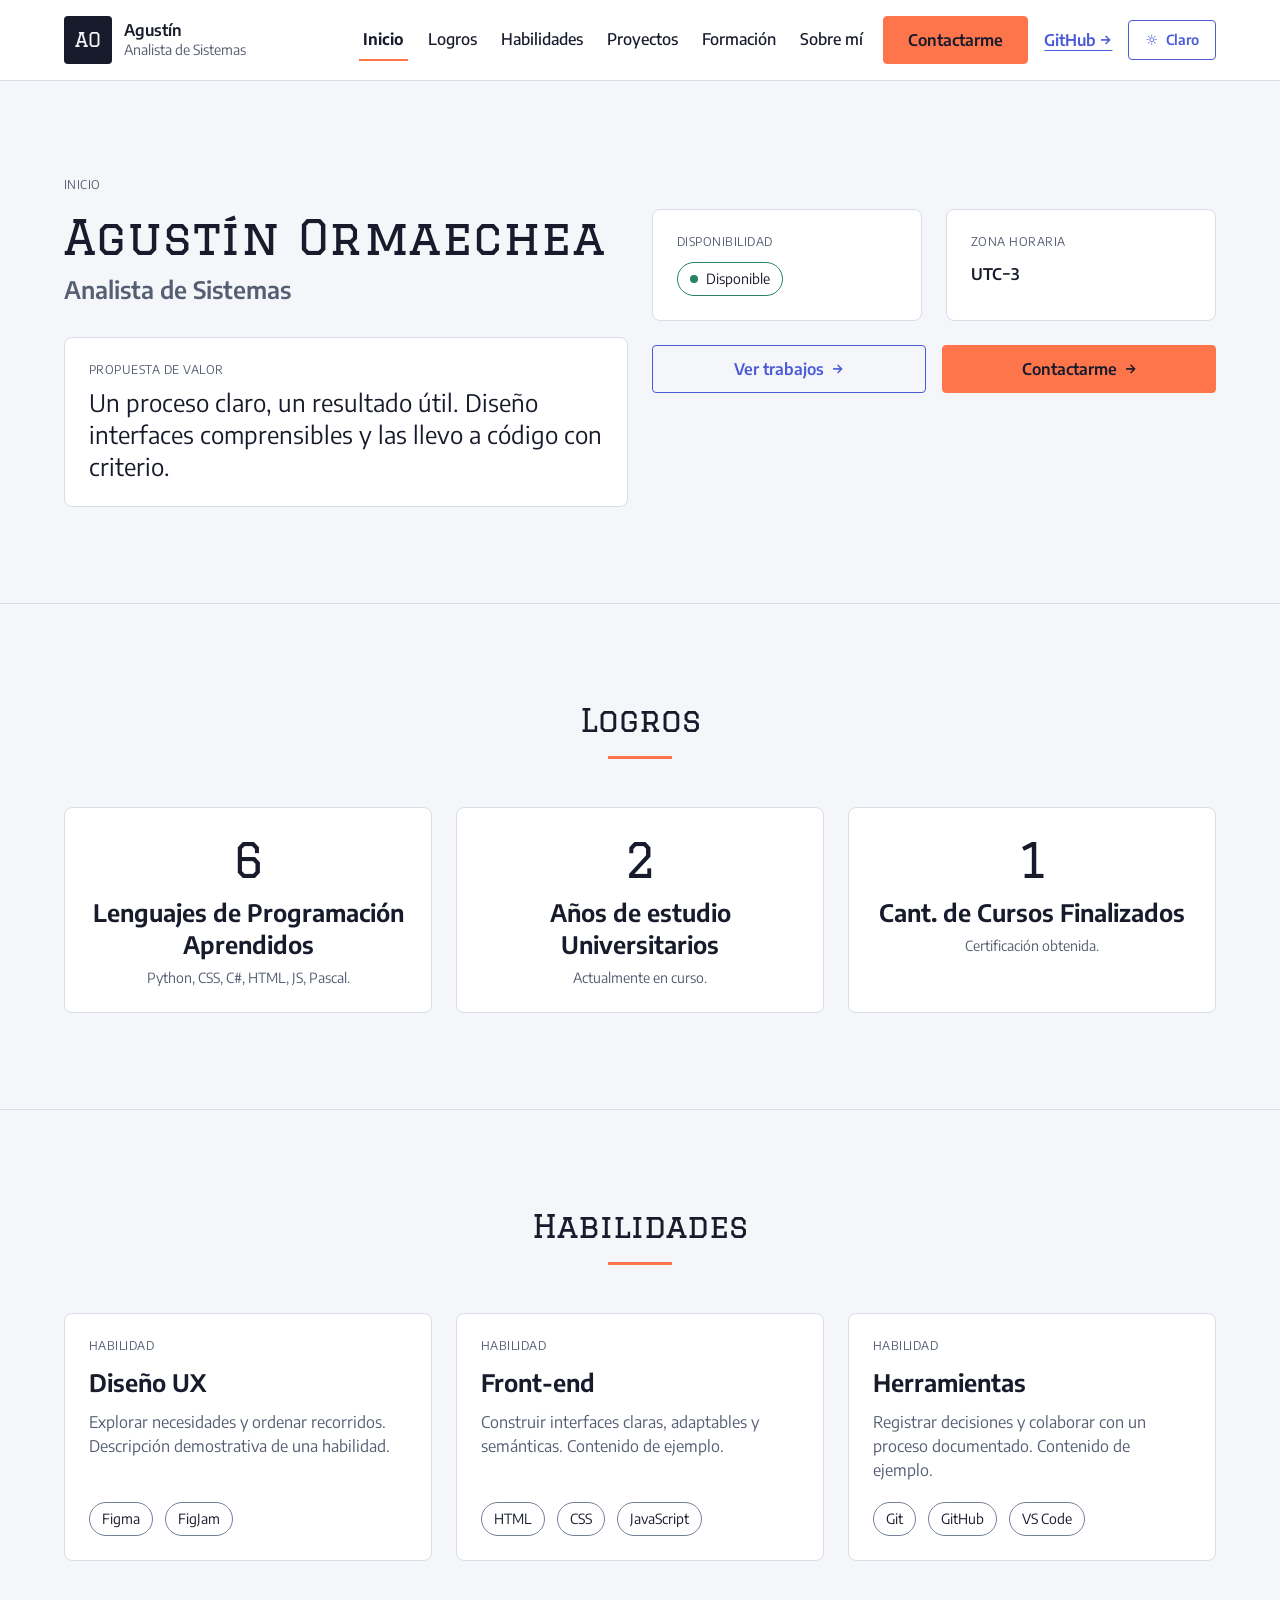
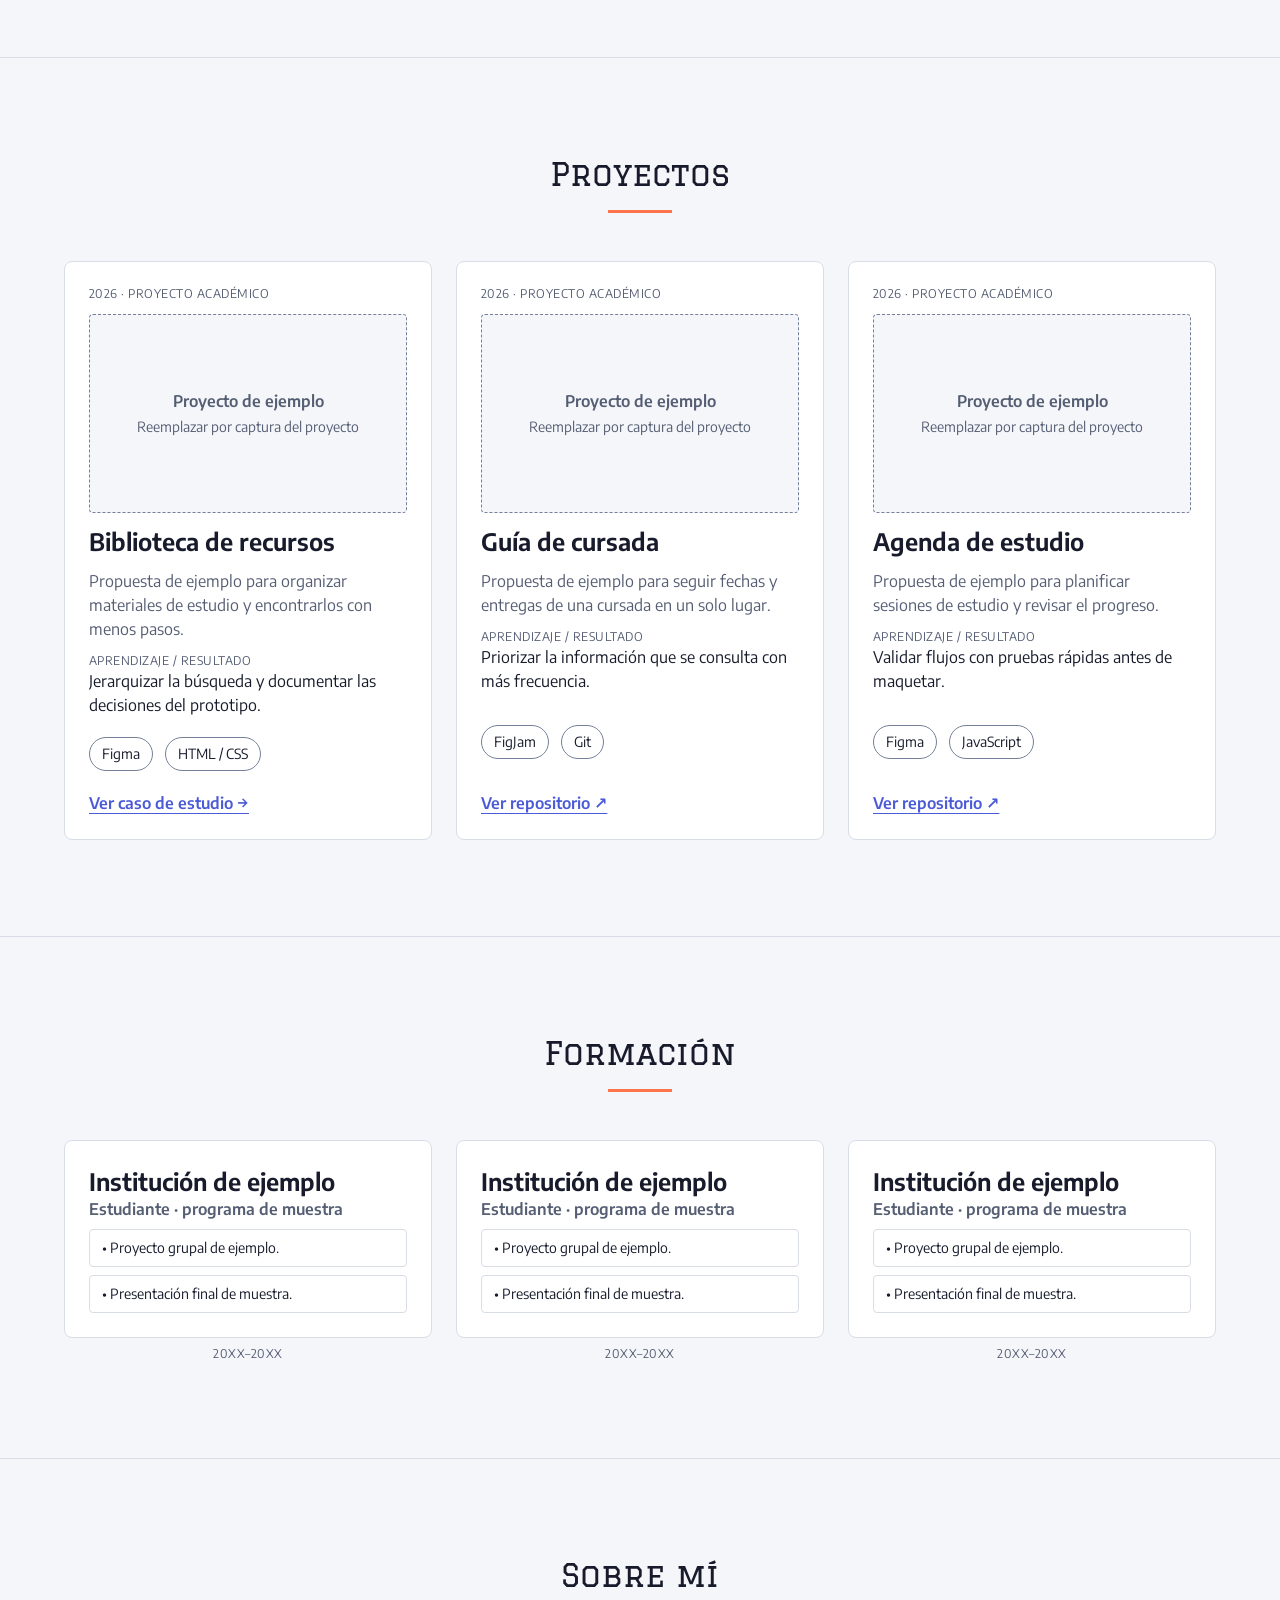
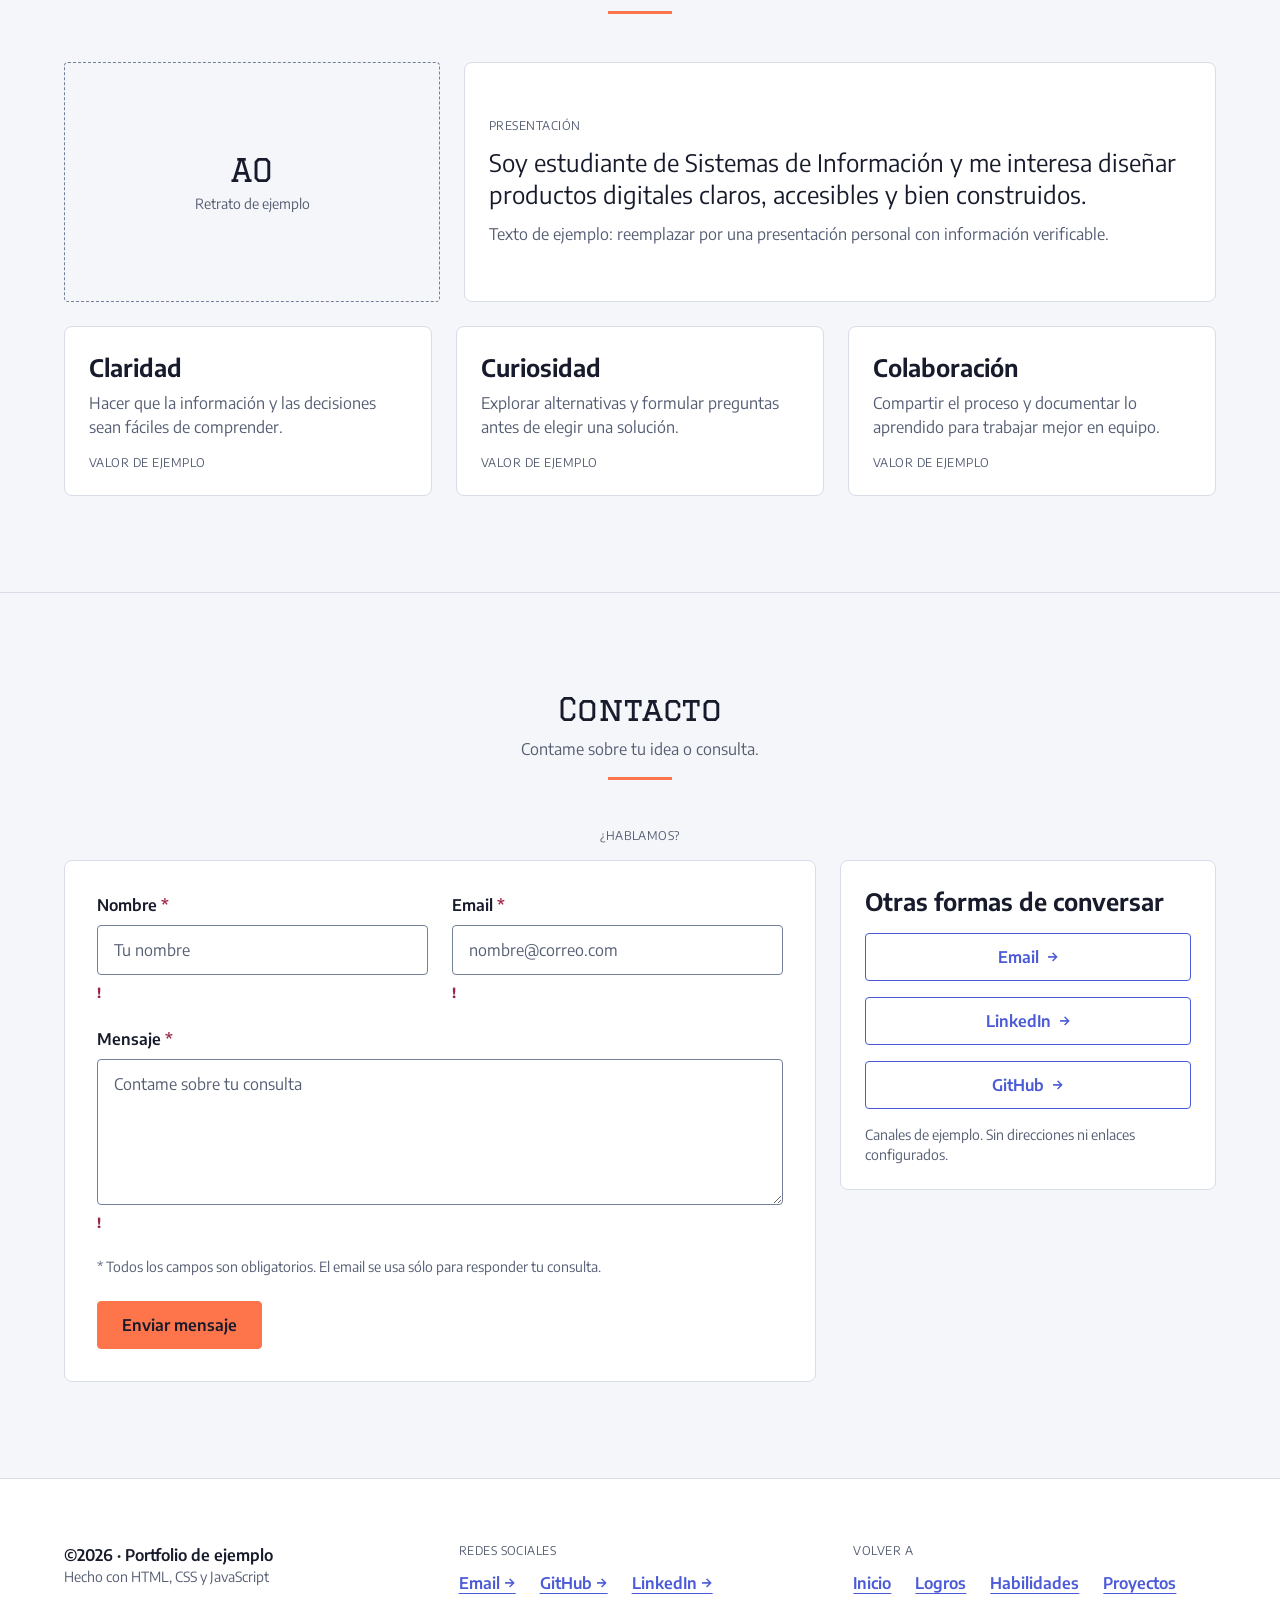
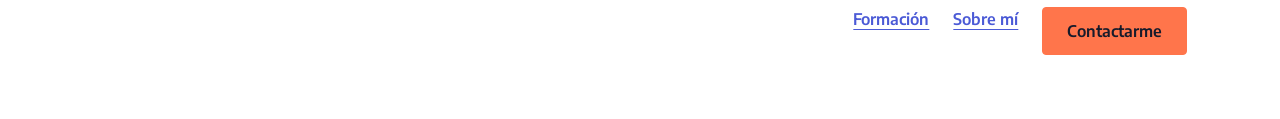
==== index.html @ 48221c5d "se corrigieron errores visuales minimos, se agrego la posibilidad de colocar una imagen a error404, " ====
<!doctype html>
<html lang="es" data-theme="light">
<head>
  <meta charset="UTF-8" />
  <meta name="viewport" content="width=device-width, initial-scale=1.0" />

  <title>Agustín Ormaechea — Portfolio UX/UI</title>
  <meta name="description" content="Portfolio personal de diseño UX/UI: proyectos académicos, habilidades, formación y contacto. Analista de Sistemas." />
  <meta name="theme-color" content="#111521" />
  <meta name="author" content="Agustín Ormaechea" />

  <!-- Open Graph -->
  <meta property="og:title" content="Agustín Ormaechea — Portfolio UX/UI" />
  <meta property="og:description" content="Portfolio personal de diseño UX/UI: proyectos académicos, habilidades, formación y contacto." />
  <meta property="og:type" content="website" />
  <meta property="og:image" content="./assets/og-image.png" />
  <meta property="og:locale" content="es_AR" />

  <!-- Twitter -->
  <meta name="twitter:card" content="summary_large_image" />
  <meta name="twitter:title" content="Agustín Ormaechea — Portfolio UX/UI" />
  <meta name="twitter:description" content="Portfolio personal de diseño UX/UI." />

  <!-- Favicon (SVG inline) -->
  <link rel="icon" href="data:image/svg+xml,%3Csvg xmlns='http://www.w3.org/2000/svg' viewBox='0 0 64 64'%3E%3Crect width='64' height='64' rx='8' fill='%23171b2b'/%3E%3Ctext x='32' y='42' font-family='Georgia,serif' font-size='28' font-weight='700' fill='%23f5f6fa' text-anchor='middle'%3EAO%3C/text%3E%3C/svg%3E" />

  <!-- Fuentes: 2 familias (Encode Sans + Graduate) -->
  <link rel="preconnect" href="https://fonts.googleapis.com" />
  <link rel="preconnect" href="https://fonts.gstatic.com" crossorigin />
  <link
    href="https://fonts.googleapis.com/css2?family=Encode+Sans:wght@400..700&family=Graduate&display=swap"
    rel="stylesheet"
  />

  <link rel="stylesheet" href="css/styles.css" />
</head>
<body>
  <!-- Saltar al contenido (accesibilidad) -->
  <a href="#contenido" class="skip-link">Saltar al contenido</a>

  <!-- ================= HEADER ================= -->
  <header class="site-header">
    <div class="wrap header-inner">
      <a href="#inicio" class="logo" aria-label="Ir al inicio">
        <span class="logo-mark" aria-hidden="true">AO</span>
        <span class="logo-text">
          <span class="logo-name">Agustín</span>
          <span class="logo-role">Analista de Sistemas</span>
        </span>
      </a>

      <nav class="nav-desktop" aria-label="Principal">
        <a href="#inicio" class="navlink" data-section="inicio">Inicio</a>
        <a href="#logros" class="navlink" data-section="logros">Logros</a>
        <a href="#habilidades" class="navlink" data-section="habilidades">Habilidades</a>
        <a href="#proyectos" class="navlink" data-section="proyectos">Proyectos</a>
        <a href="#formacion" class="navlink" data-section="formacion">Formación</a>
        <a href="#sobre-mi" class="navlink" data-section="sobre-mi">Sobre mí</a>

        <a href="#contacto" class="btn btn-primary">Contactarme</a>
        <a
          href="https://github.com/"
          class="lnk"
          target="_blank"
          rel="noopener noreferrer"
        >GitHub →</a>
        <button
          type="button"
          class="btn btn-secondary theme-toggle"
          data-theme-toggle
          aria-label="Cambiar a modo oscuro"
        >
          <span aria-hidden="true" data-theme-icon>☼</span>
          <span data-theme-label>Claro</span>
        </button>
      </nav>

      <button
        type="button"
        class="btn btn-secondary menu-toggle"
        aria-expanded="false"
        aria-controls="menu-movil"
        aria-label="Abrir menú"
        data-menu-toggle
      >
        <span aria-hidden="true" data-menu-icon>☰</span>
      </button>
    </div>

    <!-- Menú móvil -->
    <div id="menu-movil" class="mobile-menu" hidden>
      <nav aria-label="Menú móvil" class="wrap">
        <ul class="mobile-list">
          <li><a href="#inicio" data-section="inicio">Inicio <span aria-hidden="true">→</span></a></li>
          <li><a href="#logros" data-section="logros">Logros <span aria-hidden="true">→</span></a></li>
          <li><a href="#habilidades" data-section="habilidades">Habilidades <span aria-hidden="true">→</span></a></li>
          <li><a href="#proyectos" data-section="proyectos">Proyectos <span aria-hidden="true">→</span></a></li>
          <li><a href="#formacion" data-section="formacion">Formación <span aria-hidden="true">→</span></a></li>
          <li><a href="#sobre-mi" data-section="sobre-mi">Sobre mí <span aria-hidden="true">→</span></a></li>
          <li class="mobile-cta">
            <a href="#contacto" class="btn btn-primary">Contactarme <span aria-hidden="true">→</span></a>
          </li>
        </ul>
        <div class="mobile-extras">
          <button
            type="button"
            class="btn btn-secondary theme-toggle"
            data-theme-toggle
            aria-label="Cambiar a modo oscuro"
          >
            <span aria-hidden="true" data-theme-icon>☼</span>
            <span data-theme-label>Claro</span>
          </button>
          <a
            href="https://github.com/"
            class="btn btn-secondary"
            target="_blank"
            rel="noopener noreferrer"
          >GitHub →</a>
        </div>
      </nav>
    </div>
  </header>

  <!-- ================= MAIN ================= -->
  <main id="contenido">

    <!-- HERO / INICIO -->
    <section id="inicio" aria-labelledby="titulo-inicio" class="hero">
      <div class="wrap hero-grid">
        <div class="hero-main">
          <p class="t-meta">Inicio</p>
          <h1 id="titulo-inicio" class="t-h1">Agustín Ormaechea</h1>
          <p class="hero-role">Analista de Sistemas</p>

          <div class="card hero-value">
            <p class="t-meta">Propuesta de valor</p>
            <p class="t-lead">
              Un proceso claro, un resultado útil. Diseño interfaces comprensibles
              y las llevo a código con criterio.
            </p>
          </div>
        </div>

        <div class="hero-side">
          <div class="hero-mini">
            <div class="card">
              <p class="t-meta">Disponibilidad</p>
              <span class="tag tag-ok">
                <span class="dot" aria-hidden="true"></span>
                Disponible
              </span>
            </div>
            <div class="card">
              <p class="t-meta">Zona horaria</p>
              <p class="strong">UTC−3</p>
            </div>
          </div>
          <div class="hero-ctas">
            <a href="#proyectos" class="btn btn-secondary">Ver trabajos <span aria-hidden="true">→</span></a>
            <a href="#contacto" class="btn btn-primary">Contactarme <span aria-hidden="true">→</span></a>
          </div>
        </div>
      </div>
    </section>

    <!-- LOGROS -->
    <section id="logros" aria-labelledby="logros-titulo" class="section">
      <div class="wrap">
        <div class="section-title">
          <h2 id="logros-titulo" class="t-h2">Logros</h2>
          <span class="section-rule" aria-hidden="true"></span>
        </div>
        <ul class="grid-3">
          <li class="card logro-card">
            <span class="logro-value" aria-label="Valor">6</span>
            <h3 class="t-h3">Lenguajes de Programación Aprendidos</h3>
            <p class="t-small muted">Python, CSS, C#, HTML, JS, Pascal.</p>
          </li>
          <li class="card logro-card">
            <span class="logro-value" aria-label="Valor">2</span>
            <h3 class="t-h3">Años de estudio Universitarios</h3>
            <p class="t-small muted">Actualmente en curso.</p>
          </li>
          <li class="card logro-card">
            <span class="logro-value" aria-label="Valor">1</span>
            <h3 class="t-h3">Cant. de Cursos Finalizados</h3>
            <p class="t-small muted">Certificación obtenida.</p>
          </li>
        </ul>
      </div>
    </section>

    <!-- HABILIDADES -->
    <section id="habilidades" aria-labelledby="habilidades-titulo" class="section">
      <div class="wrap">
        <div class="section-title">
          <h2 id="habilidades-titulo" class="t-h2">Habilidades</h2>
          <span class="section-rule" aria-hidden="true"></span>
        </div>
        <ul class="grid-3">
          <li class="card card-hover skill-card">
            <p class="t-meta">Habilidad</p>
            <h3 class="t-h3">Diseño UX</h3>
            <p class="muted">Explorar necesidades y ordenar recorridos. Descripción demostrativa de una habilidad.</p>
            <ul class="tag-row" aria-label="Herramientas de Diseño UX">
              <li><span class="tag">Figma</span></li>
              <li><span class="tag">FigJam</span></li>
            </ul>
          </li>
          <li class="card card-hover skill-card">
            <p class="t-meta">Habilidad</p>
            <h3 class="t-h3">Front-end</h3>
            <p class="muted">Construir interfaces claras, adaptables y semánticas. Contenido de ejemplo.</p>
            <ul class="tag-row" aria-label="Herramientas de Front-end">
              <li><span class="tag">HTML</span></li>
              <li><span class="tag">CSS</span></li>
              <li><span class="tag">JavaScript</span></li>
            </ul>
          </li>
          <li class="card card-hover skill-card">
            <p class="t-meta">Habilidad</p>
            <h3 class="t-h3">Herramientas</h3>
            <p class="muted">Registrar decisiones y colaborar con un proceso documentado. Contenido de ejemplo.</p>
            <ul class="tag-row" aria-label="Herramientas de trabajo">
              <li><span class="tag">Git</span></li>
              <li><span class="tag">GitHub</span></li>
              <li><span class="tag">VS Code</span></li>
            </ul>
          </li>
        </ul>
      </div>
    </section>

    <!-- PROYECTOS -->
    <section id="proyectos" aria-labelledby="proyectos-titulo" class="section">
      <div class="wrap">
        <div class="section-title">
          <h2 id="proyectos-titulo" class="t-h2">Proyectos</h2>
          <span class="section-rule" aria-hidden="true"></span>
        </div>
        <ul class="grid-3">
          <!-- Proyecto 1 (con caso de estudio interno) -->
          <li class="card card-hover project-card">
            <p class="t-meta">2026 · Proyecto académico</p>
            <div class="placeholder-surface project-thumb" role="img" aria-label="Miniatura de ejemplo del proyecto Biblioteca de recursos">
              <span class="strong">Proyecto de ejemplo</span>
              <span class="t-small">Reemplazar por captura del proyecto</span>
            </div>
            <article class="project-body">
              <h3 class="t-h3">Biblioteca de recursos</h3>
              <p class="muted">Propuesta de ejemplo para organizar materiales de estudio y encontrarlos con menos pasos.</p>
              <div>
                <p class="t-meta">Aprendizaje / resultado</p>
                <p>Jerarquizar la búsqueda y documentar las decisiones del prototipo.</p>
              </div>
              <ul class="tag-row" aria-label="Herramientas usadas">
                <li><span class="tag">Figma</span></li>
                <li><span class="tag">HTML / CSS</span></li>
              </ul>
              <a href="proyecto-biblioteca-de-recursos.html" class="lnk project-link">
                Ver caso de estudio <span aria-hidden="true">→</span>
                <span class="sr-only">de Biblioteca de recursos</span>
              </a>
            </article>
          </li>

          <!-- Proyecto 2 -->
          <li class="card card-hover project-card">
            <p class="t-meta">2026 · Proyecto académico</p>
            <div class="placeholder-surface project-thumb" role="img" aria-label="Miniatura de ejemplo del proyecto Guía de cursada">
              <span class="strong">Proyecto de ejemplo</span>
              <span class="t-small">Reemplazar por captura del proyecto</span>
            </div>
            <article class="project-body">
              <h3 class="t-h3">Guía de cursada</h3>
              <p class="muted">Propuesta de ejemplo para seguir fechas y entregas de una cursada en un solo lugar.</p>
              <div>
                <p class="t-meta">Aprendizaje / resultado</p>
                <p>Priorizar la información que se consulta con más frecuencia.</p>
              </div>
              <ul class="tag-row" aria-label="Herramientas usadas">
                <li><span class="tag">FigJam</span></li>
                <li><span class="tag">Git</span></li>
              </ul>
              <a href="https://github.com/" class="lnk project-link" target="_blank" rel="noopener noreferrer">
                Ver repositorio <span aria-hidden="true">↗</span>
                <span class="sr-only">de Guía de cursada</span>
              </a>
            </article>
          </li>

          <!-- Proyecto 3 -->
          <li class="card card-hover project-card">
            <p class="t-meta">2026 · Proyecto académico</p>
            <div class="placeholder-surface project-thumb" role="img" aria-label="Miniatura de ejemplo del proyecto Agenda de estudio">
              <span class="strong">Proyecto de ejemplo</span>
              <span class="t-small">Reemplazar por captura del proyecto</span>
            </div>
            <article class="project-body">
              <h3 class="t-h3">Agenda de estudio</h3>
              <p class="muted">Propuesta de ejemplo para planificar sesiones de estudio y revisar el progreso.</p>
              <div>
                <p class="t-meta">Aprendizaje / resultado</p>
                <p>Validar flujos con pruebas rápidas antes de maquetar.</p>
              </div>
              <ul class="tag-row" aria-label="Herramientas usadas">
                <li><span class="tag">Figma</span></li>
                <li><span class="tag">JavaScript</span></li>
              </ul>
              <a href="https://github.com/" class="lnk project-link" target="_blank" rel="noopener noreferrer">
                Ver repositorio <span aria-hidden="true">↗</span>
                <span class="sr-only">de Agenda de estudio</span>
              </a>
            </article>
          </li>
        </ul>
      </div>
    </section>

    <!-- FORMACIÓN -->
    <section id="formacion" aria-labelledby="formacion-titulo" class="section">
      <div class="wrap">
        <div class="section-title">
          <h2 id="formacion-titulo" class="t-h2">Formación</h2>
          <span class="section-rule" aria-hidden="true"></span>
        </div>
        <ol class="timeline">
          <li class="timeline-item">
            <div class="card">
              <p class="t-meta timeline-period-mobile">20XX–20XX</p>
              <h3 class="t-h3">Institución de ejemplo</h3>
              <p class="strong muted">Estudiante · programa de muestra</p>
              <ul class="timeline-bullets">
                <li>• Proyecto grupal de ejemplo.</li>
                <li>• Presentación final de muestra.</li>
              </ul>
            </div>
            <p class="t-meta timeline-period-desktop">20XX–20XX</p>
          </li>
          <li class="timeline-item">
            <div class="card">
              <p class="t-meta timeline-period-mobile">20XX–20XX</p>
              <h3 class="t-h3">Institución de ejemplo</h3>
              <p class="strong muted">Estudiante · programa de muestra</p>
              <ul class="timeline-bullets">
                <li>• Proyecto grupal de ejemplo.</li>
                <li>• Presentación final de muestra.</li>
              </ul>
            </div>
            <p class="t-meta timeline-period-desktop">20XX–20XX</p>
          </li>
          <li class="timeline-item">
            <div class="card">
              <p class="t-meta timeline-period-mobile">20XX–20XX</p>
              <h3 class="t-h3">Institución de ejemplo</h3>
              <p class="strong muted">Estudiante · programa de muestra</p>
              <ul class="timeline-bullets">
                <li>• Proyecto grupal de ejemplo.</li>
                <li>• Presentación final de muestra.</li>
              </ul>
            </div>
            <p class="t-meta timeline-period-desktop">20XX–20XX</p>
          </li>
        </ol>
      </div>
    </section>

    <!-- SOBRE MÍ -->
    <section id="sobre-mi" aria-labelledby="sobre-mi-titulo" class="section">
      <div class="wrap">
        <div class="section-title">
          <h2 id="sobre-mi-titulo" class="t-h2">Sobre mí</h2>
          <span class="section-rule" aria-hidden="true"></span>
        </div>
        <div class="about-grid">
          <div class="placeholder-surface about-portrait" role="img" aria-label="Ilustración de ejemplo: retrato de la persona, reemplazar por foto real">
            <span class="about-portrait-mark">AO</span>
            <span class="t-small">Retrato de ejemplo</span>
          </div>
          <div class="card about-text">
            <p class="t-meta">Presentación</p>
            <p class="t-lead">
              Soy estudiante de Sistemas de Información y me interesa diseñar
              productos digitales claros, accesibles y bien construidos.
            </p>
            <p class="muted">
              Texto de ejemplo: reemplazar por una presentación personal con información verificable.
            </p>
          </div>
        </div>
        <ul class="grid-3 about-principles">
          <li class="card card-hover principle-card">
            <h3 class="t-h3">Claridad</h3>
            <p class="muted">Hacer que la información y las decisiones sean fáciles de comprender.</p>
            <p class="t-meta principle-note">Valor de ejemplo</p>
          </li>
          <li class="card card-hover principle-card">
            <h3 class="t-h3">Curiosidad</h3>
            <p class="muted">Explorar alternativas y formular preguntas antes de elegir una solución.</p>
            <p class="t-meta principle-note">Valor de ejemplo</p>
          </li>
          <li class="card card-hover principle-card">
            <h3 class="t-h3">Colaboración</h3>
            <p class="muted">Compartir el proceso y documentar lo aprendido para trabajar mejor en equipo.</p>
            <p class="t-meta principle-note">Valor de ejemplo</p>
          </li>
        </ul>
      </div>
    </section>

    <!-- CONTACTO -->
    <section id="contacto" aria-labelledby="contacto-titulo" class="section">
      <div class="wrap">
        <div class="section-title">
          <h2 id="contacto-titulo" class="t-h2">Contacto</h2>
          <p class="section-lead">Contame sobre tu idea o consulta.</p>
          <span class="section-rule" aria-hidden="true"></span>
        </div>
        <p class="t-meta contact-overline">¿Hablamos?</p>

        <div class="contact-grid">
          <form
            class="card contact-form"
            aria-label="Formulario de contacto"
            novalidate
            data-contact-form
          >
            <div class="form-row">
              <div class="field-group">
                <label for="nombre" class="field-label">Nombre <span aria-hidden="true">*</span></label>
                <input
                  type="text"
                  id="nombre"
                  name="nombre"
                  class="field"
                  autocomplete="name"
                  placeholder="Tu nombre"
                  required
                />
                <p class="field-error" id="nombre-error" hidden></p>
              </div>
              <div class="field-group">
                <label for="email" class="field-label">Email <span aria-hidden="true">*</span></label>
                <input
                  type="email"
                  id="email"
                  name="email"
                  class="field"
                  autocomplete="email"
                  placeholder="nombre@correo.com"
                  required
                />
                <p class="field-error" id="email-error" hidden></p>
              </div>
            </div>

            <div class="field-group">
              <label for="mensaje" class="field-label">Mensaje <span aria-hidden="true">*</span></label>
              <textarea
                id="mensaje"
                name="mensaje"
                class="field"
                rows="5"
                placeholder="Contame sobre tu consulta"
                required
              ></textarea>
              <p class="field-error" id="mensaje-error" hidden></p>
            </div>

            <p class="t-small muted">
              * Todos los campos son obligatorios. El email se usa sólo para responder tu consulta.
            </p>

            <div class="form-footer">
              <button type="submit" class="btn btn-primary">Enviar mensaje</button>
              <div class="form-status" role="status" aria-live="polite" data-form-status></div>
            </div>
          </form>

          <aside class="card contact-aside" aria-labelledby="otras-formas">
            <h3 id="otras-formas" class="t-h3">Otras formas de conversar</h3>
            <a href="mailto:ejemplo@correo.com" class="btn btn-secondary">Email <span aria-hidden="true">→</span></a>
            <a href="https://www.linkedin.com/" class="btn btn-secondary" target="_blank" rel="noopener noreferrer">LinkedIn <span aria-hidden="true">→</span></a>
            <a href="https://github.com/" class="btn btn-secondary" target="_blank" rel="noopener noreferrer">GitHub <span aria-hidden="true">→</span></a>
            <p class="t-small muted">Canales de ejemplo. Sin direcciones ni enlaces configurados.</p>
          </aside>
        </div>
      </div>
    </section>
  </main>

  <!-- ================= FOOTER ================= -->
  <footer class="site-footer">
    <div class="wrap footer-grid">
      <div>
        <p class="strong">©2026 · Portfolio de ejemplo</p>
        <p class="t-small muted">Hecho con HTML, CSS y JavaScript</p>
      </div>
      <nav aria-label="Redes sociales">
        <p class="t-meta">Redes sociales</p>
        <ul class="footer-links">
          <li><a href="mailto:ejemplo@correo.com" class="lnk">Email →</a></li>
          <li><a href="https://github.com/" class="lnk" target="_blank" rel="noopener noreferrer">GitHub →</a></li>
          <li><a href="https://www.linkedin.com/" class="lnk" target="_blank" rel="noopener noreferrer">LinkedIn →</a></li>
        </ul>
      </nav>
      <nav aria-label="Pie de página">
        <p class="t-meta">Volver a</p>
        <ul class="footer-links">
          <li><a href="#inicio" class="lnk">Inicio</a></li>
          <li><a href="#logros" class="lnk">Logros</a></li>
          <li><a href="#habilidades" class="lnk">Habilidades</a></li>
          <li><a href="#proyectos" class="lnk">Proyectos</a></li>
          <li><a href="#formacion" class="lnk">Formación</a></li>
          <li><a href="#sobre-mi" class="lnk">Sobre mí</a></li>
          <li><a href="#contacto" class="btn btn-primary footer-cta">Contactarme</a></li>
        </ul>
      </nav>
    </div>
  </footer>

  <script src="js/main.js" defer></script>
</body>
</html>
---- css/styles.css ----
/* ==========================================================================
   Portfolio UX/UI — Design System
   Basado en index.css de Figma Make y capturas Desktop_Dark / Desktop_Light
   ========================================================================== */

/* 1. TOKENS ---------------------------------------------------------------- */
:root,
:root[data-theme="light"] {
  --coral: #ff754b;
  --indigo: #4b5ad6;
  --link: #4b5ad6;
  --bg: #f5f6fa;
  --surface: #ffffff;
  --text: #171b2b;
  --text-2: #555e73;
  --sep: #d8dde8;
  --ctrl: #748099;
  --focus: #3544bc;
  --ok-f: #e8f6ef;
  --ok-t: #145c49;
  --ok-b: #268268;
  --err-f: #fdecf0;
  --err-t: #9b2343;
  --err-b: #bd3d5f;
  color-scheme: light;
}

:root[data-theme="dark"] {
  --link: #afb8ff;
  --bg: #111521;
  --surface: #1b2131;
  --text: #f5f6fa;
  --text-2: #b5bed2;
  --sep: #505c73;
  --ctrl: #8793ac;
  --focus: #c3caff;
  --ok-f: #152f2b;
  --ok-t: #8ee0bf;
  --ok-b: #53ad90;
  --err-f: #351f2c;
  --err-t: #ffa8bd;
  --err-b: #d96b89;
  color-scheme: dark;
}

/* 2. RESET / BASE ---------------------------------------------------------- */
*,
*::before,
*::after {
  box-sizing: border-box;
  margin: 0;
  padding: 0;
  border: 0 solid transparent;
}

html {
  scroll-behavior: smooth;
  -webkit-text-size-adjust: 100%;
}

body {
  background: var(--bg);
  color: var(--text);
  font-family: "Encode Sans", system-ui, -apple-system, sans-serif;
  font-size: 16px;
  line-height: 24px;
  min-height: 100vh;
}

[id] {
  scroll-margin-top: 88px;
}

:focus-visible {
  outline: 3px solid var(--focus);
  outline-offset: 2px;
}

img,
svg,
video {
  display: block;
  max-width: 100%;
  height: auto;
}

button {
  font: inherit;
  cursor: pointer;
  background: none;
  color: inherit;
}

a {
  color: inherit;
  text-decoration: none;
}

ul,
ol {
  list-style: none;
}

@media (prefers-reduced-motion: reduce) {
  html {
    scroll-behavior: auto;
  }
  *,
  *::before,
  *::after {
    transition-duration: 0.01ms !important;
    animation-duration: 0.01ms !important;
  }
}

/* 3. TIPOGRAFÍA ------------------------------------------------------------ */
.t-h1 {
  font-family: "Graduate", Georgia, serif;
  font-weight: 400;
  font-size: 24px;
  line-height: 32px;
  letter-spacing: 0.01em;
}
.t-h2 {
  font-family: "Graduate", Georgia, serif;
  font-weight: 400;
  font-size: 24px;
  line-height: 32px;
}
.t-h3 {
  font-family: "Encode Sans", sans-serif;
  font-weight: 650;
  font-size: 20px;
  line-height: 28px;
}
.t-lead {
  font-size: 20px;
  line-height: 28px;
}
.t-meta {
  font-size: 12px;
  line-height: 16px;
  letter-spacing: 0.04em;
  text-transform: uppercase;
  color: var(--text-2);
}
.t-small {
  font-size: 14px;
  line-height: 20px;
}
.strong {
  font-weight: 600;
}
.muted {
  color: var(--text-2);
}

@media (min-width: 768px) {
  .t-h1 {
    font-size: 48px;
    line-height: 56px;
  }
  .t-h2 {
    font-size: 32px;
    line-height: 40px;
  }
  .t-h3 {
    font-size: 24px;
    line-height: 32px;
  }
  .t-lead {
    font-size: 24px;
    line-height: 32px;
  }
}

/* 4. UTILIDADES ------------------------------------------------------------ */
.sr-only {
  position: absolute;
  width: 1px;
  height: 1px;
  padding: 0;
  margin: -1px;
  overflow: hidden;
  clip: rect(0, 0, 0, 0);
  white-space: nowrap;
  border: 0;
}

.skip-link {
  position: absolute;
  top: -100px;
  left: 8px;
  z-index: 100;
  background: var(--surface);
  color: var(--text);
  padding: 12px 16px;
  border-radius: 4px;
  font-weight: 600;
  border: 1px solid var(--sep);
  transition: top 0.15s ease;
}
.skip-link:focus {
  top: 8px;
}

.wrap {
  max-width: 1248px;
  margin-inline: auto;
  padding-inline: 16px;
}
@media (min-width: 768px) {
  .wrap {
    padding-inline: 32px;
  }
}
@media (min-width: 1200px) {
  .wrap {
    padding-inline: 48px;
  }
}

/* 5. COMPONENTES ----------------------------------------------------------- */
.card {
  background: var(--surface);
  border: 1px solid var(--sep);
  border-radius: 8px;
  padding: 24px;
  transition: border-color 0.2s ease, transform 0.2s ease;
}

.card-hover:hover,
.card-hover:focus-within {
  border-color: var(--indigo);
  transform: translateY(-4px);
}
:root[data-theme="dark"] .card-hover:hover,
:root[data-theme="dark"] .card-hover:focus-within {
  border-color: var(--link);
}

.btn {
  display: inline-flex;
  align-items: center;
  justify-content: center;
  gap: 8px;
  min-height: 48px;
  padding: 0 24px;
  border-radius: 4px;
  font-weight: 600;
  font-size: 16px;
  border: 1px solid transparent;
  cursor: pointer;
  text-decoration: none;
  transition: filter 0.15s ease, background-color 0.15s ease, color 0.15s ease;
  white-space: nowrap;
}

.btn-primary {
  background: var(--coral);
  color: #171b2b;
  border-color: var(--coral);
}
.btn-primary:hover {
  filter: brightness(1.1);
}
.btn-primary:active {
  filter: brightness(0.88);
}

.btn-secondary {
  background: transparent;
  color: var(--link);
  border-color: var(--link);
}
.btn-secondary:hover {
  background: color-mix(in srgb, var(--link) 12%, transparent);
}
.btn-secondary:active {
  background: color-mix(in srgb, var(--link) 24%, transparent);
}

.btn:disabled,
.btn[aria-disabled="true"] {
  background: var(--sep);
  border-color: var(--sep);
  color: var(--text-2);
  filter: none;
  cursor: not-allowed;
}

.tag {
  display: inline-flex;
  align-items: center;
  gap: 8px;
  padding: 6px 12px;
  border-radius: 999px;
  border: 1px solid var(--ctrl);
  font-size: 14px;
  line-height: 20px;
  color: var(--text);
}

.tag-ok {
  border-color: var(--ok-b);
}

.dot {
  display: inline-block;
  width: 8px;
  height: 8px;
  border-radius: 50%;
  background: var(--ok-b);
}

.navlink {
  position: relative;
  padding: 8px 4px;
  color: var(--text);
  font-weight: 500;
  border-bottom: 2px solid transparent;
  transition: color 0.15s ease, border-color 0.15s ease;
}
.navlink:hover {
  color: var(--link);
}
.navlink[aria-current="true"] {
  font-weight: 650;
  border-bottom-color: var(--coral);
}

.lnk {
  color: var(--link);
  font-weight: 600;
  text-decoration: underline;
  text-underline-offset: 4px;
}
.lnk:hover {
  text-decoration-thickness: 2px;
}

.field {
  width: 100%;
  min-height: 48px;
  padding: 12px 16px;
  background: var(--surface);
  color: var(--text);
  border: 1px solid var(--ctrl);
  border-radius: 4px;
  font-family: inherit;
  font-size: 16px;
  line-height: 24px;
}
.field::placeholder {
  color: var(--text-2);
}
.field:focus {
  outline: 3px solid var(--focus);
  outline-offset: 0;
  border-color: var(--focus);
}
.field[aria-invalid="true"] {
  border-color: var(--err-b);
  border-width: 2px;
}

.placeholder-surface {
  display: flex;
  flex-direction: column;
  align-items: center;
  justify-content: center;
  gap: 4px;
  text-align: center;
  background: var(--bg);
  border: 1px dashed var(--ctrl);
  border-radius: 4px;
  color: var(--text-2);
}

/* 6. HEADER ---------------------------------------------------------------- */
.site-header {
  position: sticky;
  top: 0;
  z-index: 50;
  background: var(--surface);
  border-bottom: 1px solid var(--sep);
}

.header-inner {
  display: flex;
  align-items: center;
  justify-content: space-between;
  gap: 16px;
  height: 64px;
}
@media (min-width: 1200px) {
  .header-inner {
    height: 80px;
  }
}

.logo {
  display: flex;
  align-items: center;
  gap: 12px;
  color: var(--text);
  min-width: 0;
}
.logo-mark {
  display: inline-flex;
  align-items: center;
  justify-content: center;
  width: 48px;
  height: 48px;
  flex-shrink: 0;
  border-radius: 4px;
  background: var(--text);
  color: var(--bg);
  font-family: "Graduate", serif;
  font-size: 20px;
  line-height: 28px;
}
.logo-text {
  min-width: 0;
  line-height: 1.25;
}
.logo-name {
  display: block;
  font-weight: 600;
}
.logo-role {
  display: block;
  font-size: 14px;
  line-height: 20px;
  color: var(--text-2);
}

.nav-desktop {
  display: none;
  align-items: center;
  gap: 16px;
}
@media (min-width: 1200px) {
  .nav-desktop {
    display: flex;
  }
}

.theme-toggle {
  min-height: 40px;
  padding: 0 16px;
  font-size: 14px;
}

.menu-toggle {
  width: 48px;
  height: 48px;
  padding: 0;
  font-size: 24px;
  flex-shrink: 0;
}
@media (min-width: 1200px) {
  .menu-toggle {
    display: none;
  }
}

.mobile-menu {
  border-top: 1px solid var(--sep);
  background: var(--surface);
  max-height: calc(100dvh - 64px);
  overflow-y: auto;
}
@media (min-width: 1200px) {
  .mobile-menu {
    display: none !important;
  }
}
.mobile-menu .wrap {
  padding-block: 16px;
}

.mobile-list li {
  border-bottom: 1px solid var(--sep);
}
.mobile-list a {
  display: flex;
  align-items: center;
  justify-content: space-between;
  min-height: 48px;
  color: var(--text);
  font-weight: 500;
}
.mobile-list a[aria-current="true"] {
  font-weight: 700;
  text-decoration: underline;
  text-decoration-color: var(--coral);
  text-decoration-thickness: 2px;
  text-underline-offset: 8px;
}
.mobile-cta {
  padding-block: 16px;
  border-bottom: 0 !important;
}
.mobile-cta a {
  width: 100%;
  justify-content: center;
}

.mobile-extras {
  display: flex;
  flex-direction: column;
  gap: 16px;
  padding-top: 16px;
}
@media (min-width: 768px) {
  .mobile-extras {
    flex-direction: row;
  }
}
.mobile-extras .btn {
  width: 100%;
}
@media (min-width: 768px) {
  .mobile-extras .btn {
    width: auto;
  }
}

/* 7. HERO ------------------------------------------------------------------ */
.hero {
  padding-block: 48px;
}
@media (min-width: 768px) {
  .hero {
    padding-block: 64px;
  }
}
@media (min-width: 1200px) {
  .hero {
    padding-block: 96px;
  }
}

.hero-grid {
  display: grid;
  gap: 32px;
}
@media (min-width: 1200px) {
  .hero-grid {
    grid-template-columns: 1fr 1fr;
    gap: 24px;
  }
}

.hero-main .t-meta {
  margin-bottom: 16px;
}

.hero-role {
  font-size: 20px;
  line-height: 28px;
  font-weight: 600;
  color: var(--text-2);
  margin-top: 8px;
}
@media (min-width: 768px) {
  .hero-role {
    font-size: 24px;
    line-height: 32px;
  }
}

.hero-value {
  margin-top: 24px;
}
@media (min-width: 1200px) {
  .hero-value {
    margin-top: 32px;
  }
}
.hero-value .t-meta {
  margin-bottom: 8px;
}

.hero-side {
  display: flex;
  flex-direction: column;
  gap: 24px;
}
@media (min-width: 1200px) {
  .hero-side {
    padding-top: 32px;
  }
}

.hero-mini {
  display: grid;
  grid-template-columns: repeat(2, minmax(0, 1fr));
  gap: 16px;
}
@media (min-width: 1200px) {
  .hero-mini {
    gap: 24px;
  }
}
.hero-mini .t-meta {
  margin-bottom: 12px;
}

.hero-ctas {
  display: grid;
  gap: 16px;
}
@media (min-width: 768px) {
  .hero-ctas {
    grid-template-columns: 1fr 1fr;
  }
}

/* 8. SECCIONES ------------------------------------------------------------- */
.section {
  padding-block: 48px;
  border-top: 1px solid var(--sep);
}
@media (min-width: 768px) {
  .section {
    padding-block: 64px;
  }
}
@media (min-width: 1200px) {
  .section {
    padding-block: 96px;
  }
}

.section-title {
  text-align: center;
  margin-bottom: 32px;
}
@media (min-width: 1200px) {
  .section-title {
    margin-bottom: 48px;
  }
}
.section-title .t-h2 {
  display: inline-block;
}
.section-lead {
  max-width: 60ch;
  margin: 8px auto 0;
  color: var(--text-2);
}
.section-rule {
  display: block;
  width: 64px;
  height: 3px;
  margin: 16px auto 0;
  background: var(--coral);
}

.grid-3 {
  display: grid;
  gap: 16px;
}
@media (min-width: 768px) {
  .grid-3 {
    grid-template-columns: repeat(2, minmax(0, 1fr));
  }
}
@media (min-width: 1200px) {
  .grid-3 {
    grid-template-columns: repeat(3, minmax(0, 1fr));
    gap: 24px;
  }
}

/* LOGROS ------------------------------------------------------------------- */
.logro-card {
  display: flex;
  flex-direction: column;
  align-items: center;
  gap: 8px;
  text-align: center;
}
.logro-value {
  font-family: "Graduate", serif;
  font-size: 24px;
  line-height: 32px;
}
@media (min-width: 768px) {
  .logro-value {
    font-size: 48px;
    line-height: 56px;
  }
}

/* HABILIDADES -------------------------------------------------------------- */
.skill-card {
  display: flex;
  flex-direction: column;
  gap: 12px;
}
.tag-row {
  display: flex;
  flex-wrap: wrap;
  gap: 12px;
  padding-top: 8px;
  margin-top: auto;
}

/* PROYECTOS ---------------------------------------------------------------- */
.project-card {
  display: flex;
  flex-direction: column;
  gap: 12px;
  position: relative;
}

.project-thumb {
  aspect-ratio: 16 / 10;
  padding: 16px;
}

.project-body {
  display: flex;
  flex-direction: column;
  flex: 1;
  gap: 12px;
}

.project-link {
  margin-top: auto;
  padding-top: 8px;
}
.project-link::after {
  content: "";
  position: absolute;
  inset: 0;
  z-index: 1;
}

/* FORMACIÓN ---------------------------------------------------------------- */
.timeline {
  display: flex;
  flex-direction: column;
  gap: 0;
}
@media (min-width: 1200px) {
  .timeline {
    flex-direction: row;
    gap: 24px;
  }
}

.timeline-item {
  position: relative;
  margin-left: 8px;
  padding-left: 32px;
  padding-bottom: 32px;
  border-left: 2px solid var(--sep);
}
.timeline-item:last-child {
  border-left-color: transparent;
  padding-bottom: 0;
}
.timeline-item::before {
  content: "";
  position: absolute;
  left: -9px;
  top: 24px;
  width: 16px;
  height: 16px;
  border-radius: 50%;
  background: var(--surface);
  border: 2px solid var(--coral);
}
@media (min-width: 1200px) {
  .timeline-item {
    flex: 1;
    margin-left: 0;
    padding-left: 0;
    padding-bottom: 0;
    border-left: 0;
  }
  .timeline-item::before {
    display: none;
  }
}

.timeline-period-mobile {
  margin-bottom: 4px;
}
@media (min-width: 1200px) {
  .timeline-period-mobile {
    display: none;
  }
}
.timeline-period-desktop {
  display: none;
  margin-top: 8px;
  text-align: center;
}
@media (min-width: 1200px) {
  .timeline-period-desktop {
    display: block;
  }
}

.timeline-bullets {
  display: flex;
  flex-direction: column;
  gap: 8px;
  margin-top: 8px;
}
.timeline-bullets li {
  padding: 8px 12px;
  border: 1px solid var(--sep);
  border-radius: 4px;
  font-size: 14px;
  line-height: 20px;
}

/* SOBRE MÍ ----------------------------------------------------------------- */
.about-grid {
  display: grid;
  gap: 16px;
}
@media (min-width: 768px) {
  .about-grid {
    grid-template-columns: 1fr 2fr;
  }
}
@media (min-width: 1200px) {
  .about-grid {
    gap: 24px;
  }
}

.about-portrait {
  min-height: 240px;
}
.about-portrait-mark {
  font-family: "Graduate", serif;
  font-size: 32px;
  line-height: 40px;
  color: var(--text);
}

.about-text {
  display: flex;
  flex-direction: column;
  justify-content: center;
  gap: 12px;
}

.about-principles {
  margin-top: 16px;
}
@media (min-width: 1200px) {
  .about-principles {
    margin-top: 24px;
  }
}

.principle-card {
  display: flex;
  flex-direction: column;
  gap: 8px;
}
.principle-note {
  margin-top: auto;
  padding-top: 8px;
}

/* CONTACTO ----------------------------------------------------------------- */
.contact-overline {
  text-align: center;
  margin-bottom: 16px;
}

.contact-grid {
  display: grid;
  gap: 24px;
}
@media (min-width: 1200px) {
  .contact-grid {
    grid-template-columns: 2fr 1fr;
  }
}

.contact-form {
  display: flex;
  flex-direction: column;
  gap: 24px;
}
@media (min-width: 768px) {
  .contact-form {
    padding: 32px;
  }
}

.form-row {
  display: grid;
  gap: 24px;
}
@media (min-width: 768px) {
  .form-row {
    grid-template-columns: 1fr 1fr;
  }
}

.field-group {
  display: flex;
  flex-direction: column;
  gap: 8px;
}

.field-label {
  font-weight: 600;
}
.field-label span {
  color: var(--err-t);
}

.field-error {
  display: flex;
  align-items: flex-start;
  gap: 8px;
  font-size: 14px;
  line-height: 20px;
  color: var(--err-t);
}
.field-error::before {
  content: "!";
  font-weight: 700;
}

.form-footer {
  display: flex;
  flex-direction: column;
  gap: 16px;
}
@media (min-width: 768px) {
  .form-footer {
    flex-direction: row;
    align-items: center;
  }
}

.form-status {
  flex: 1;
}
.form-status .alert {
  display: flex;
  align-items: center;
  gap: 8px;
  padding: 12px 16px;
  border-radius: 4px;
  font-weight: 600;
}
.form-status .alert-ok {
  background: var(--ok-f);
  border: 1px solid var(--ok-b);
  color: var(--ok-t);
}
.form-status .alert-err {
  background: var(--err-f);
  border: 1px solid var(--err-b);
  color: var(--err-t);
}

.contact-aside {
  display: flex;
  flex-direction: column;
  gap: 16px;
  align-self: start;
}

/* FOOTER ------------------------------------------------------------------- */
.site-footer {
  background: var(--surface);
  border-top: 1px solid var(--sep);
}
.footer-grid {
  display: grid;
  gap: 32px;
  padding-block: 48px;
}
@media (min-width: 768px) {
  .footer-grid {
    grid-template-columns: 1fr 1fr;
    padding-block: 64px;
  }
}
@media (min-width: 1200px) {
  .footer-grid {
    grid-template-columns: 1fr 1fr 1fr;
  }
}
.footer-links {
  display: flex;
  flex-wrap: wrap;
  gap: 12px 24px;
  margin-top: 12px;
}

/* CASE STUDY PAGE ---------------------------------------------------------- */
.case-page {
  padding-block: 48px;
}
@media (min-width: 768px) {
  .case-page {
    padding-block: 64px;
  }
}
@media (min-width: 1200px) {
  .case-page {
    padding-block: 96px;
  }
}

.case-back {
  margin-bottom: 32px;
}

.case-header {
  margin-bottom: 32px;
}
@media (min-width: 1200px) {
  .case-header {
    margin-bottom: 48px;
  }
}

.case-steps {
  display: grid;
  gap: 16px;
}
@media (min-width: 768px) {
  .case-steps {
    grid-template-columns: 1fr 1fr;
  }
}
@media (min-width: 1200px) {
  .case-steps {
    gap: 24px;
  }
}

.case-step {
  display: flex;
  flex-direction: column;
  gap: 16px;
  height: 100%;
}
.case-step-head {
  display: flex;
  align-items: baseline;
  gap: 12px;
}
.case-evidence {
  min-height: 160px;
  padding: 16px;
  margin-top: auto;
}

/* 404 ---------------------------------------------------------------------- */
.not-found {
  min-height: 100vh;
  display: flex;
  align-items: center;
  justify-content: center;
  padding: 48px 16px;
}
.not-found-card {
  max-width: 560px;
  width: 100%;
  display: flex;
  flex-direction: column;
  align-items: center;
  gap: 16px;
  text-align: center;
  padding: 32px;
}
@media (min-width: 768px) {
  .not-found-card {
    padding: 48px;
  }
}
.not-found-code {
  color: var(--text-2);
}

/* NUEVO: Estilo para la imagen opcional del 404 */
.not-found-img {
  max-width: 240px;
  width: 100%;
  height: auto;
  margin-block: 8px;
  border-radius: 8px;
}
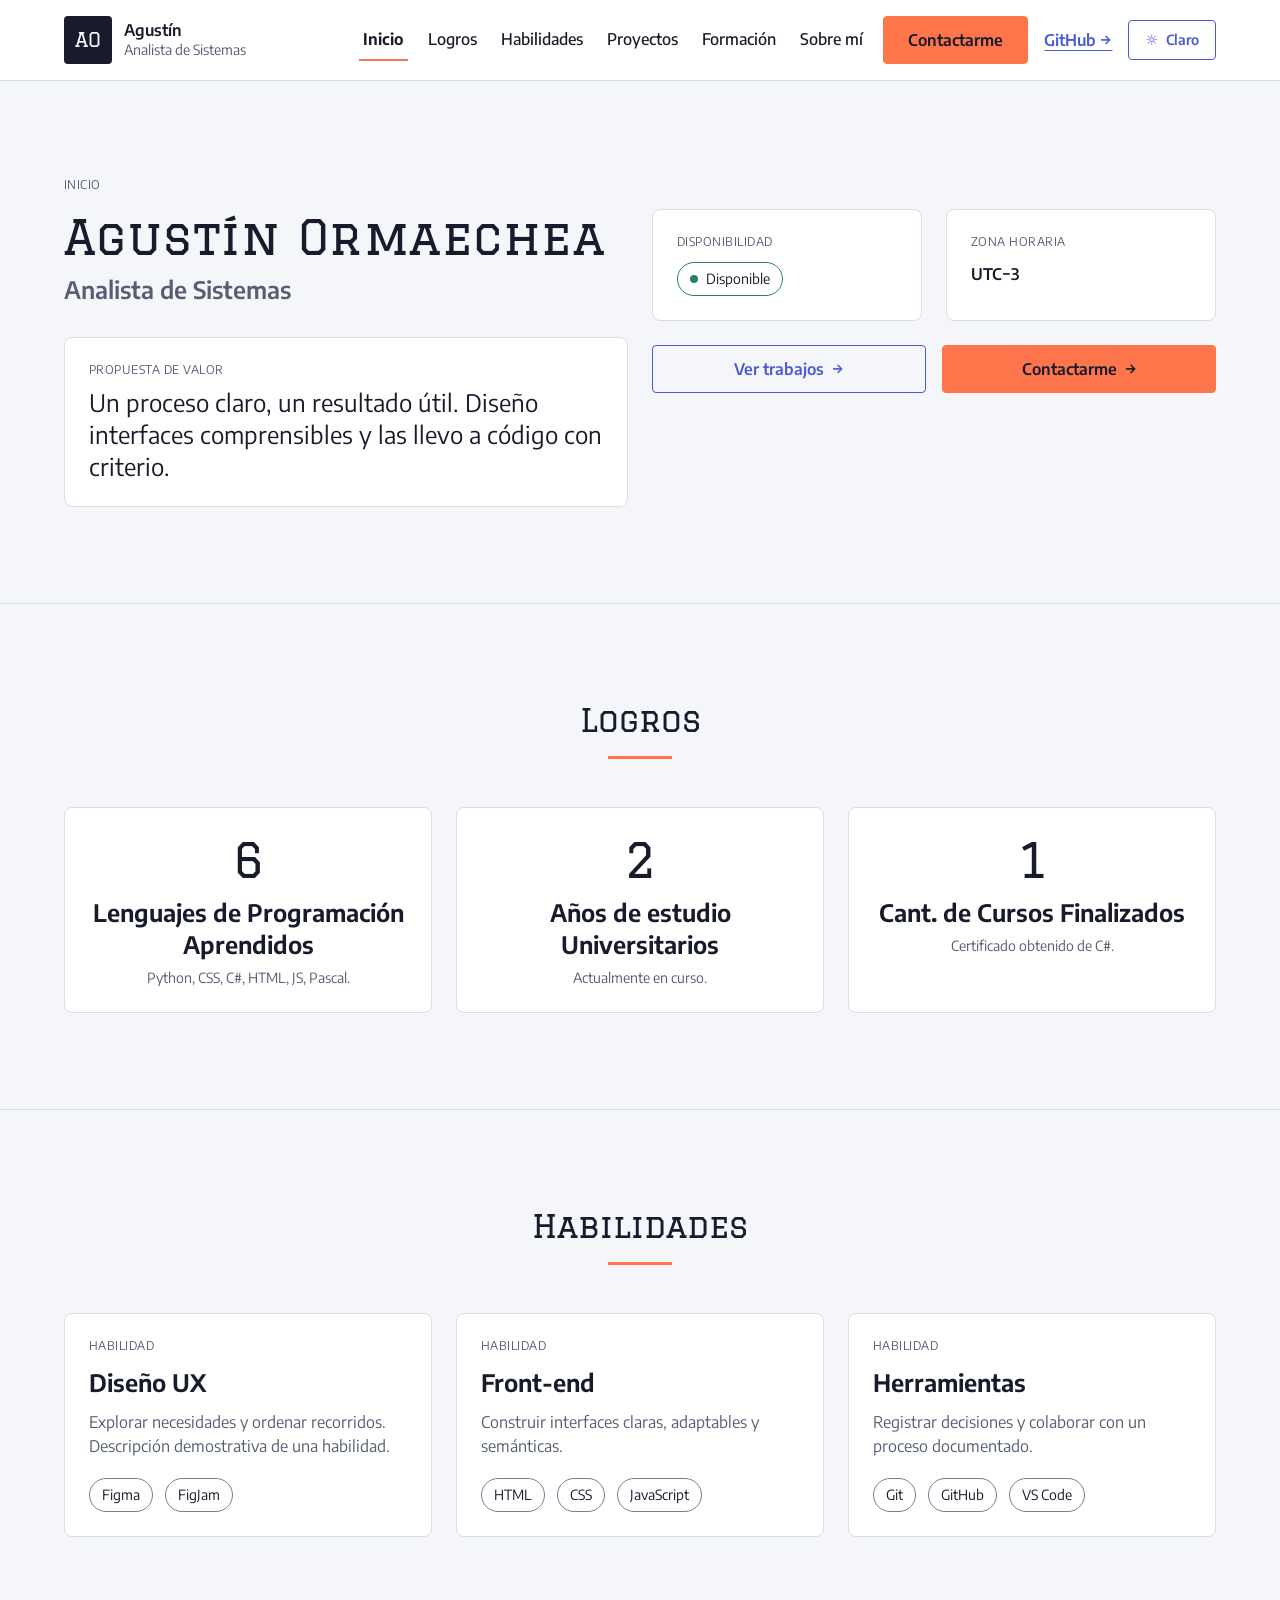
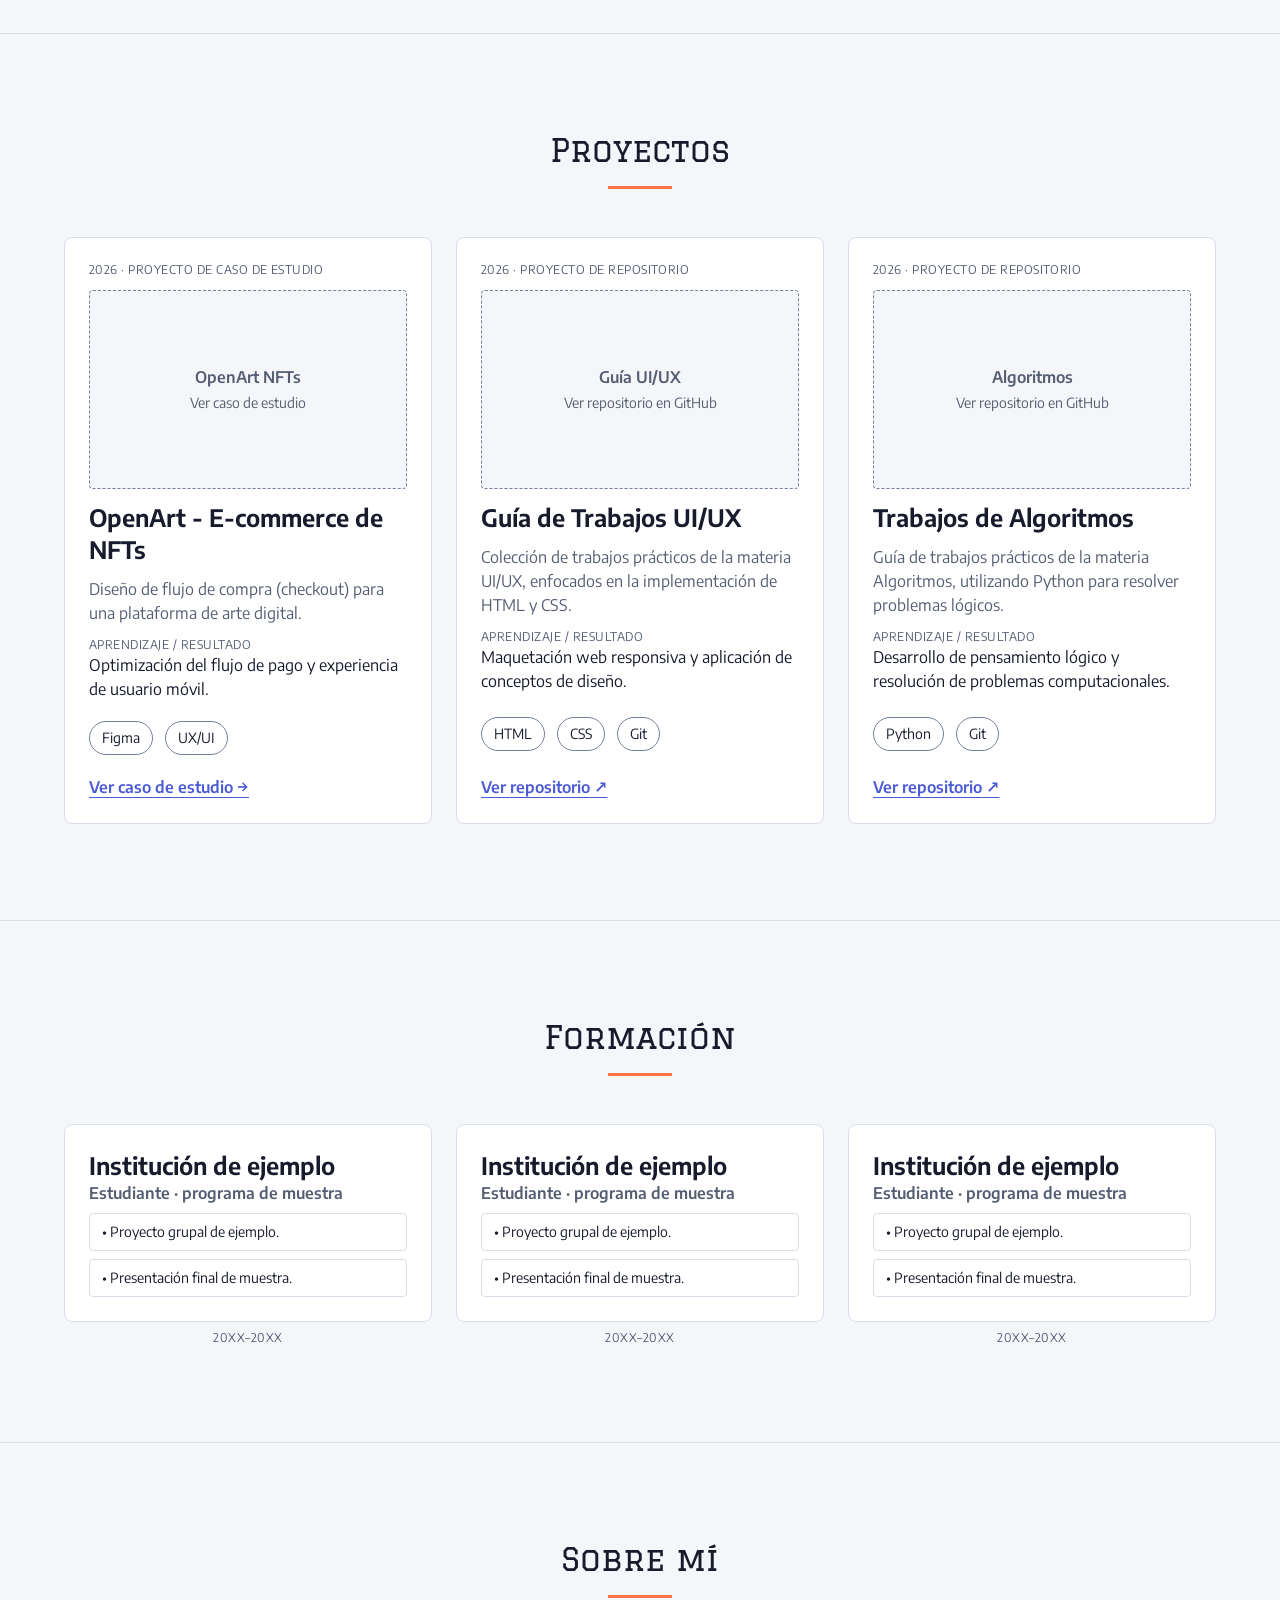
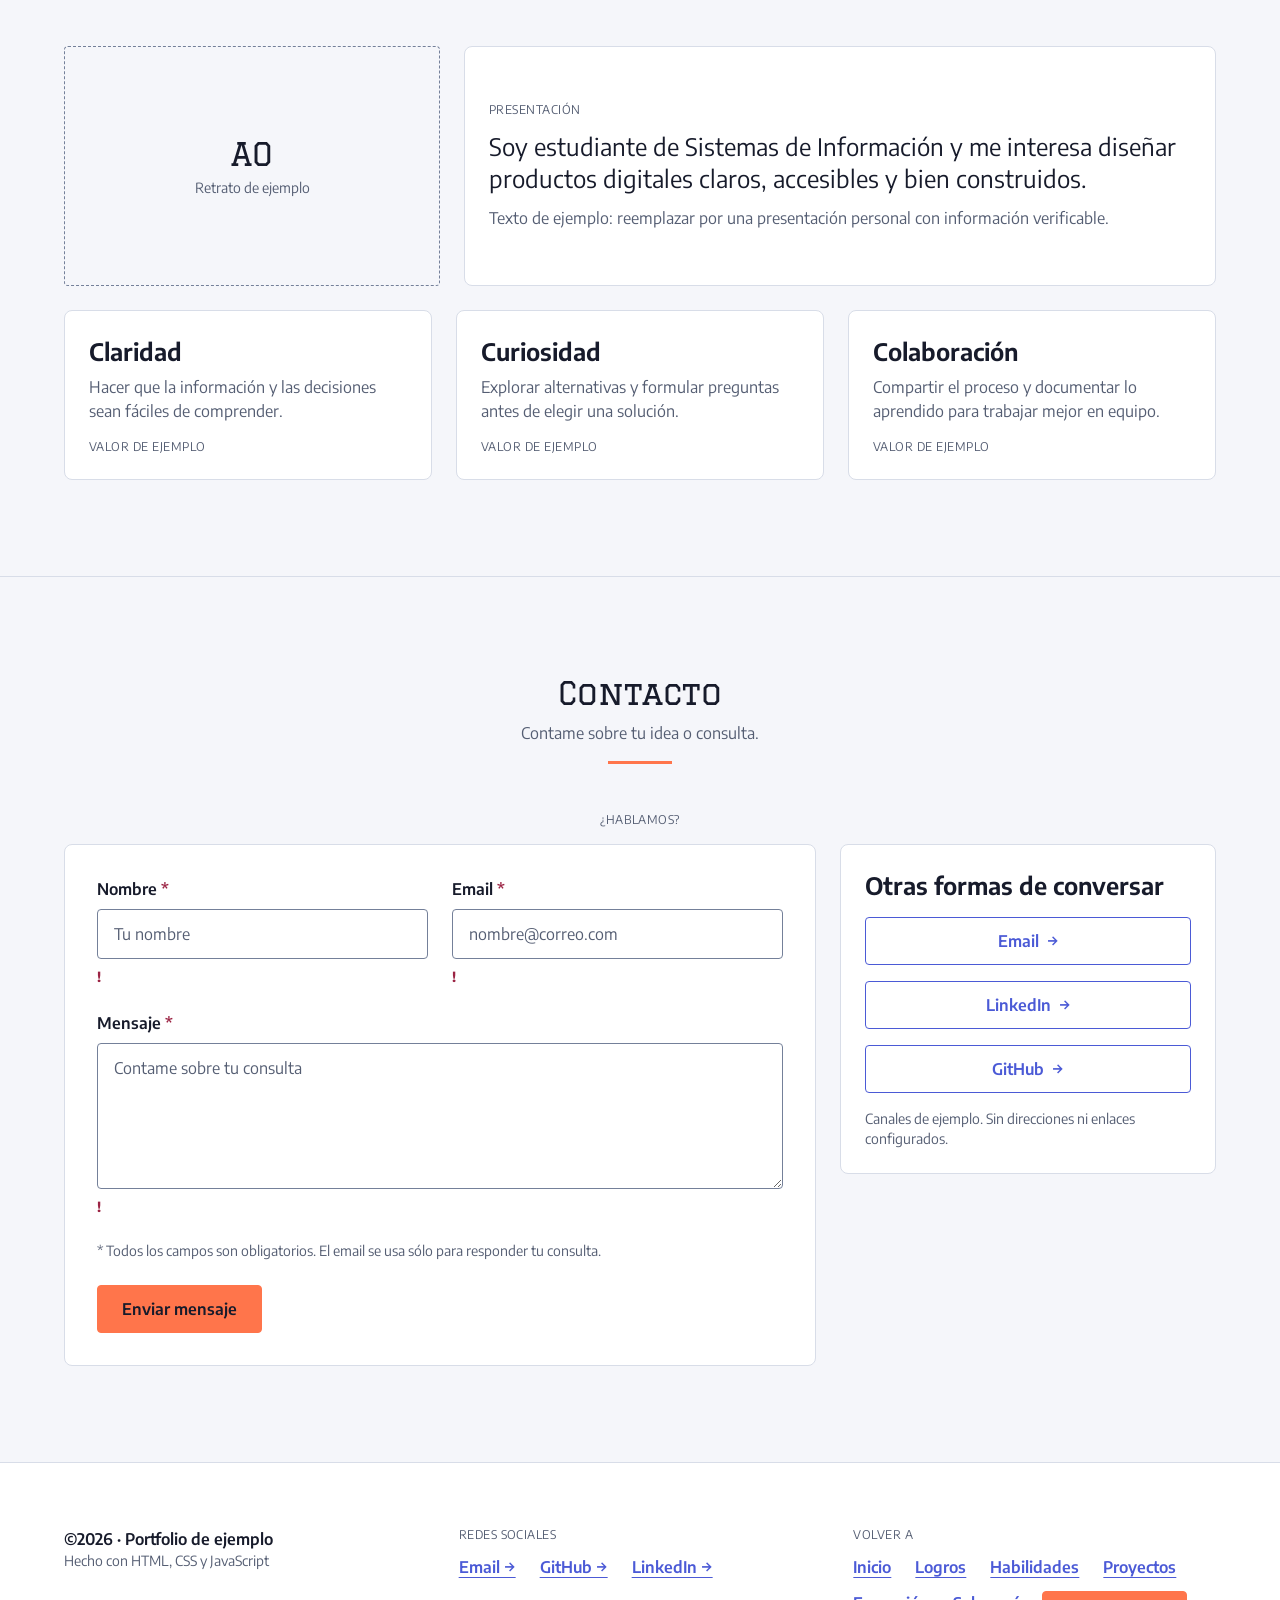
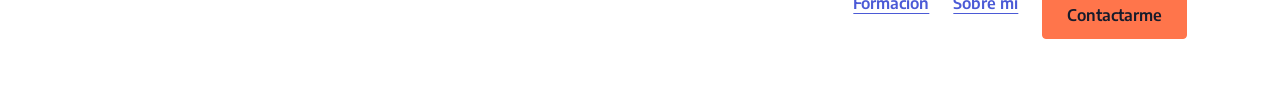
==== commit 6dea4585: "correcion en metricas y habilidades, link a repositorios de github en proyectos, y desarrollo del ca" ====
--- a/index.html
+++ b/index.html
@@ -185,7 +185,7 @@
           <li class="card logro-card">
             <span class="logro-value" aria-label="Valor">1</span>
             <h3 class="t-h3">Cant. de Cursos Finalizados</h3>
-            <p class="t-small muted">Certificación obtenida.</p>
+            <p class="t-small muted">Certificado obtenido de C#.</p>
           </li>
         </ul>
       </div>
@@ -211,7 +211,7 @@
           <li class="card card-hover skill-card">
             <p class="t-meta">Habilidad</p>
             <h3 class="t-h3">Front-end</h3>
-            <p class="muted">Construir interfaces claras, adaptables y semánticas. Contenido de ejemplo.</p>
+            <p class="muted">Construir interfaces claras, adaptables y semánticas.</p>
             <ul class="tag-row" aria-label="Herramientas de Front-end">
               <li><span class="tag">HTML</span></li>
               <li><span class="tag">CSS</span></li>
@@ -221,7 +221,7 @@
           <li class="card card-hover skill-card">
             <p class="t-meta">Habilidad</p>
             <h3 class="t-h3">Herramientas</h3>
-            <p class="muted">Registrar decisiones y colaborar con un proceso documentado. Contenido de ejemplo.</p>
+            <p class="muted">Registrar decisiones y colaborar con un proceso documentado.</p>
             <ul class="tag-row" aria-label="Herramientas de trabajo">
               <li><span class="tag">Git</span></li>
               <li><span class="tag">GitHub</span></li>
@@ -240,77 +240,78 @@
           <span class="section-rule" aria-hidden="true"></span>
         </div>
         <ul class="grid-3">
-          <!-- Proyecto 1 (con caso de estudio interno) -->
+          <!-- Proyecto 1 (Caso de estudio OpenArt) -->
           <li class="card card-hover project-card">
-            <p class="t-meta">2026 · Proyecto académico</p>
-            <div class="placeholder-surface project-thumb" role="img" aria-label="Miniatura de ejemplo del proyecto Biblioteca de recursos">
-              <span class="strong">Proyecto de ejemplo</span>
-              <span class="t-small">Reemplazar por captura del proyecto</span>
+            <p class="t-meta">2026 · Proyecto de Caso de Estudio</p>
+            <div class="placeholder-surface project-thumb" role="img" aria-label="Miniatura del proyecto OpenArt">
+              <span class="strong">OpenArt NFTs</span>
+              <span class="t-small">Ver caso de estudio</span>
             </div>
             <article class="project-body">
-              <h3 class="t-h3">Biblioteca de recursos</h3>
-              <p class="muted">Propuesta de ejemplo para organizar materiales de estudio y encontrarlos con menos pasos.</p>
+              <h3 class="t-h3">OpenArt - E-commerce de NFTs</h3>
+              <p class="muted">Diseño de flujo de compra (checkout) para una plataforma de arte digital.</p>
               <div>
                 <p class="t-meta">Aprendizaje / resultado</p>
-                <p>Jerarquizar la búsqueda y documentar las decisiones del prototipo.</p>
+                <p>Optimización del flujo de pago y experiencia de usuario móvil.</p>
               </div>
               <ul class="tag-row" aria-label="Herramientas usadas">
                 <li><span class="tag">Figma</span></li>
-                <li><span class="tag">HTML / CSS</span></li>
+                <li><span class="tag">UX/UI</span></li>
               </ul>
-              <a href="proyecto-biblioteca-de-recursos.html" class="lnk project-link">
+              <a href="proyecto-openart.html" class="lnk project-link">
                 Ver caso de estudio <span aria-hidden="true">→</span>
-                <span class="sr-only">de Biblioteca de recursos</span>
+                <span class="sr-only">de OpenArt</span>
               </a>
             </article>
           </li>
 
-          <!-- Proyecto 2 -->
+          <!-- Proyecto 2 (Repo UI/UX) -->
           <li class="card card-hover project-card">
-            <p class="t-meta">2026 · Proyecto académico</p>
-            <div class="placeholder-surface project-thumb" role="img" aria-label="Miniatura de ejemplo del proyecto Guía de cursada">
-              <span class="strong">Proyecto de ejemplo</span>
-              <span class="t-small">Reemplazar por captura del proyecto</span>
+            <p class="t-meta">2026 · Proyecto de Repositorio</p>
+            <div class="placeholder-surface project-thumb" role="img" aria-label="Miniatura del proyecto Guía UI/UX">
+              <span class="strong">Guía UI/UX</span>
+              <span class="t-small">Ver repositorio en GitHub</span>
             </div>
             <article class="project-body">
-              <h3 class="t-h3">Guía de cursada</h3>
-              <p class="muted">Propuesta de ejemplo para seguir fechas y entregas de una cursada en un solo lugar.</p>
+              <h3 class="t-h3">Guía de Trabajos UI/UX</h3>
+              <p class="muted">Colección de trabajos prácticos de la materia UI/UX, enfocados en la implementación de HTML y CSS.</p>
               <div>
                 <p class="t-meta">Aprendizaje / resultado</p>
-                <p>Priorizar la información que se consulta con más frecuencia.</p>
+                <p>Maquetación web responsiva y aplicación de conceptos de diseño.</p>
               </div>
               <ul class="tag-row" aria-label="Herramientas usadas">
-                <li><span class="tag">FigJam</span></li>
+                <li><span class="tag">HTML</span></li>
+                <li><span class="tag">CSS</span></li>
                 <li><span class="tag">Git</span></li>
               </ul>
-              <a href="https://github.com/" class="lnk project-link" target="_blank" rel="noopener noreferrer">
+              <a href="https://github.com/AgustinOrm/TP_3_UI_UX-2026-" class="lnk project-link" target="_blank" rel="noopener noreferrer">
                 Ver repositorio <span aria-hidden="true">↗</span>
-                <span class="sr-only">de Guía de cursada</span>
+                <span class="sr-only">de Guía UI/UX</span>
               </a>
             </article>
           </li>
 
-          <!-- Proyecto 3 -->
+          <!-- Proyecto 3 (Repo Algoritmos) -->
           <li class="card card-hover project-card">
-            <p class="t-meta">2026 · Proyecto académico</p>
-            <div class="placeholder-surface project-thumb" role="img" aria-label="Miniatura de ejemplo del proyecto Agenda de estudio">
-              <span class="strong">Proyecto de ejemplo</span>
-              <span class="t-small">Reemplazar por captura del proyecto</span>
+            <p class="t-meta">2026 · Proyecto de Repositorio</p>
+            <div class="placeholder-surface project-thumb" role="img" aria-label="Miniatura del proyecto Algoritmos">
+              <span class="strong">Algoritmos</span>
+              <span class="t-small">Ver repositorio en GitHub</span>
             </div>
             <article class="project-body">
-              <h3 class="t-h3">Agenda de estudio</h3>
-              <p class="muted">Propuesta de ejemplo para planificar sesiones de estudio y revisar el progreso.</p>
+              <h3 class="t-h3">Trabajos de Algoritmos</h3>
+              <p class="muted">Guía de trabajos prácticos de la materia Algoritmos, utilizando Python para resolver problemas lógicos.</p>
               <div>
                 <p class="t-meta">Aprendizaje / resultado</p>
-                <p>Validar flujos con pruebas rápidas antes de maquetar.</p>
+                <p>Desarrollo de pensamiento lógico y resolución de problemas computacionales.</p>
               </div>
               <ul class="tag-row" aria-label="Herramientas usadas">
-                <li><span class="tag">Figma</span></li>
-                <li><span class="tag">JavaScript</span></li>
+                <li><span class="tag">Python</span></li>
+                <li><span class="tag">Git</span></li>
               </ul>
-              <a href="https://github.com/" class="lnk project-link" target="_blank" rel="noopener noreferrer">
+              <a href="https://github.com/AgustinOrm/Trabajos_de_Algoritmos-2026-" class="lnk project-link" target="_blank" rel="noopener noreferrer">
                 Ver repositorio <span aria-hidden="true">↗</span>
-                <span class="sr-only">de Agenda de estudio</span>
+                <span class="sr-only">de Algoritmos</span>
               </a>
             </article>
           </li>
--- a/css/styles.css
+++ b/css/styles.css
@@ -1065,6 +1065,17 @@
   margin-top: auto;
 }
 
+/* NUEVO: Estilo para las imágenes del caso de estudio */
+.case-img {
+  width: 100%;
+  height: auto;
+  border-radius: 4px;
+  border: 1px solid var(--sep);
+  margin-top: auto; /* Empuja la imagen hacia el fondo de la tarjeta */
+  background-color: var(--bg); /* Fondo por si la imagen no carga */
+  object-fit: cover;
+}
+
 /* 404 ---------------------------------------------------------------------- */
 .not-found {
   min-height: 100vh;
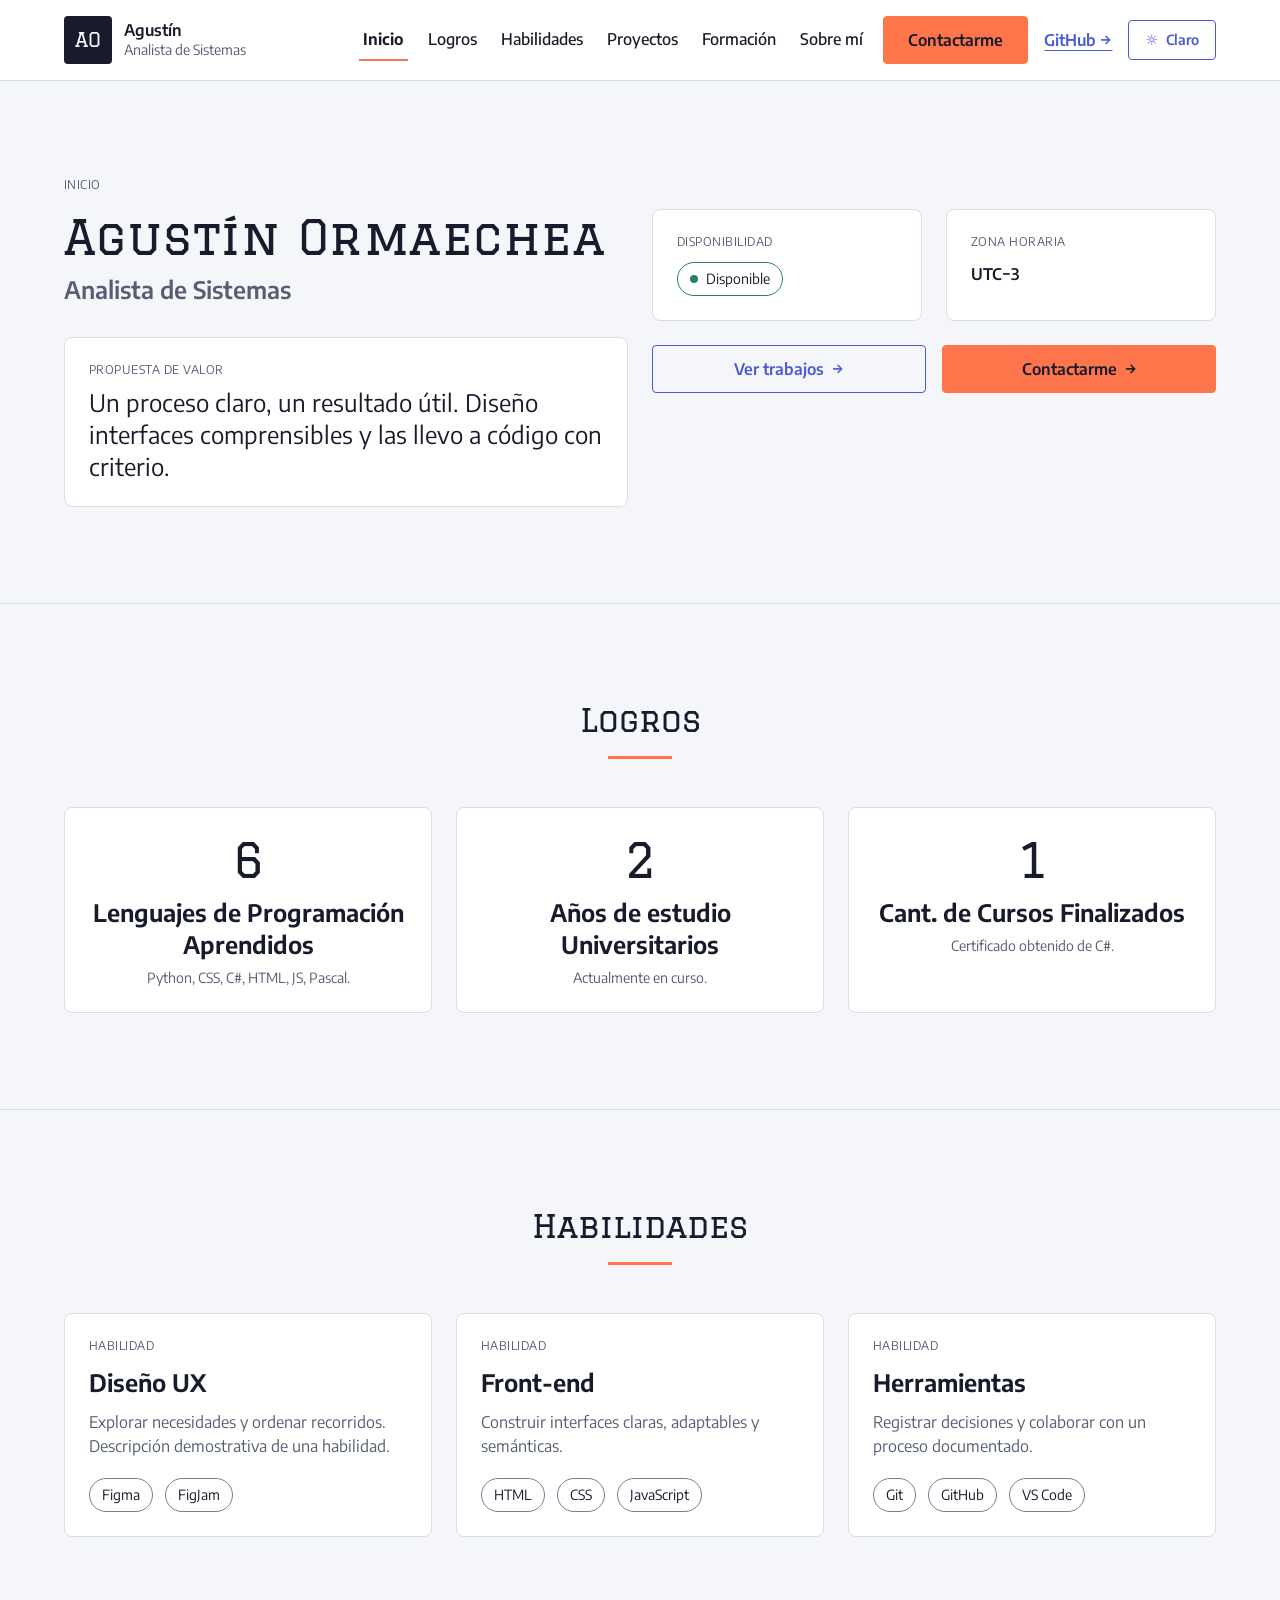
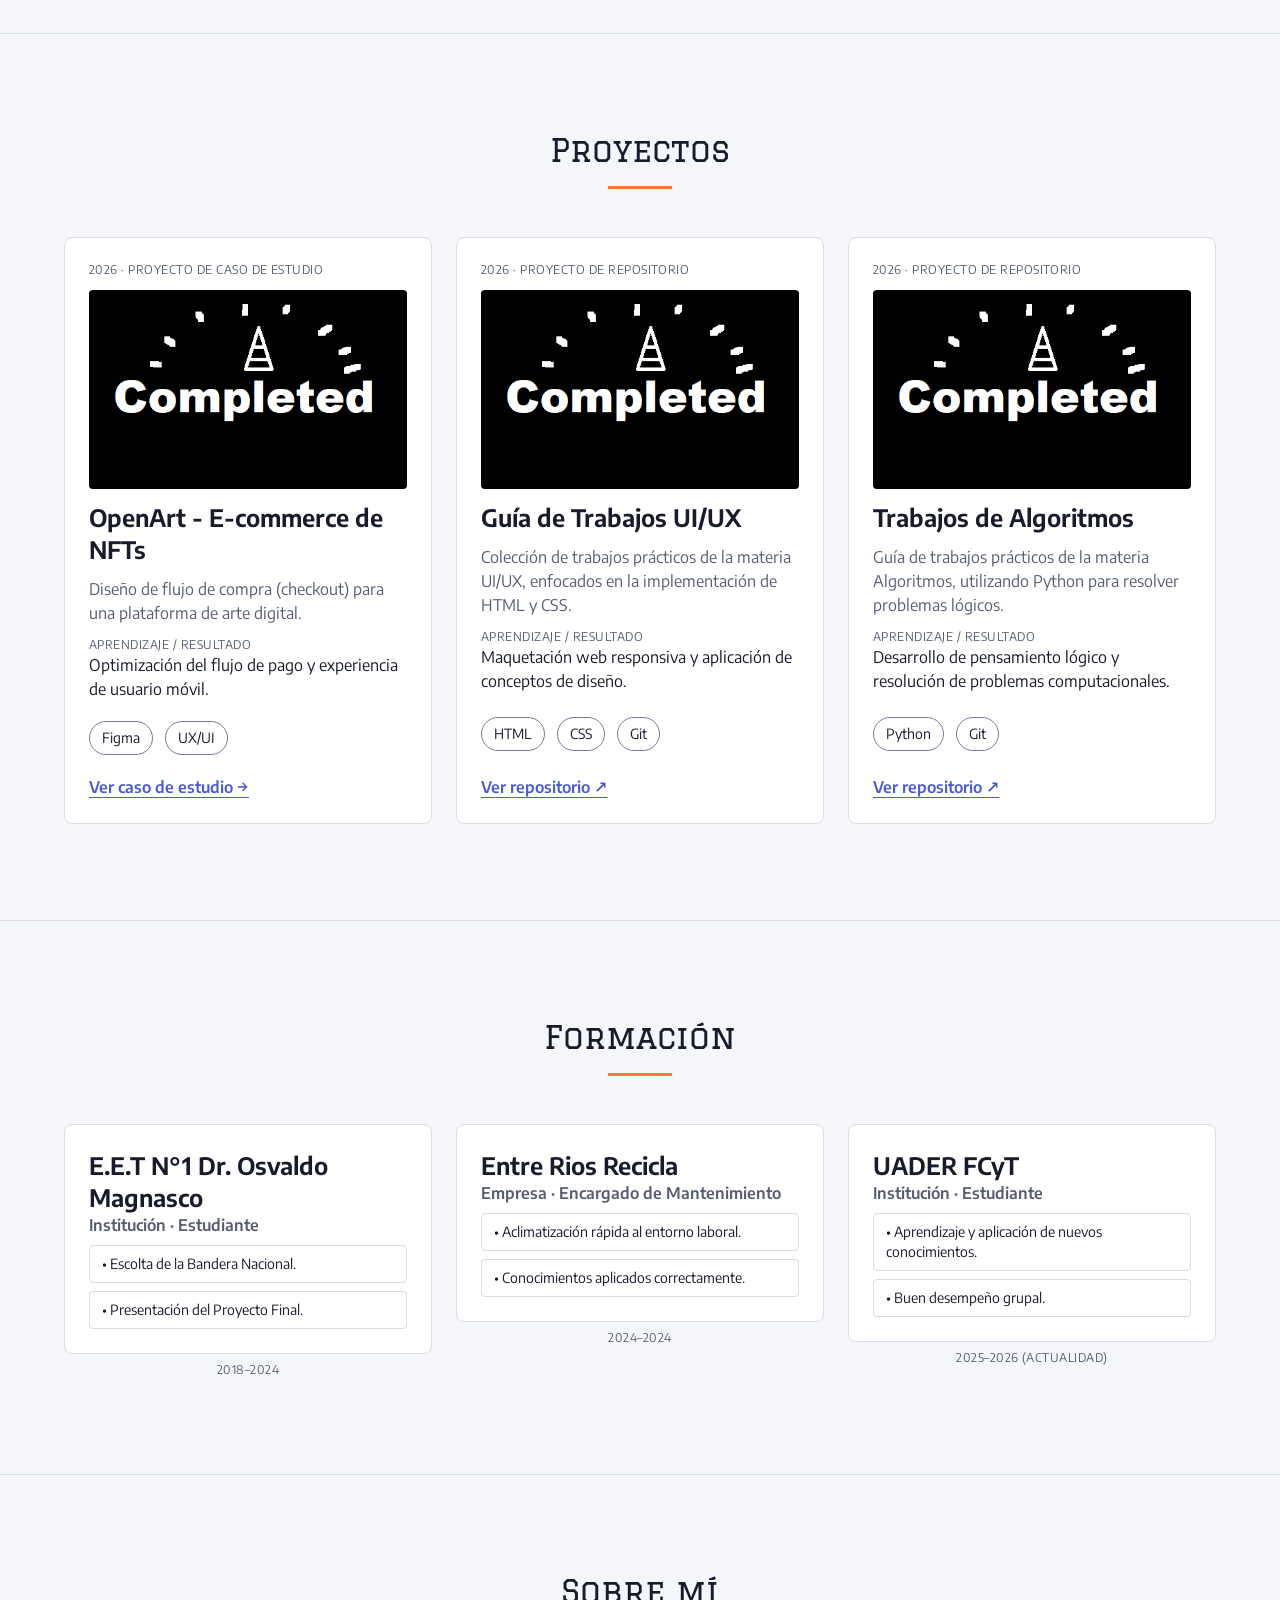
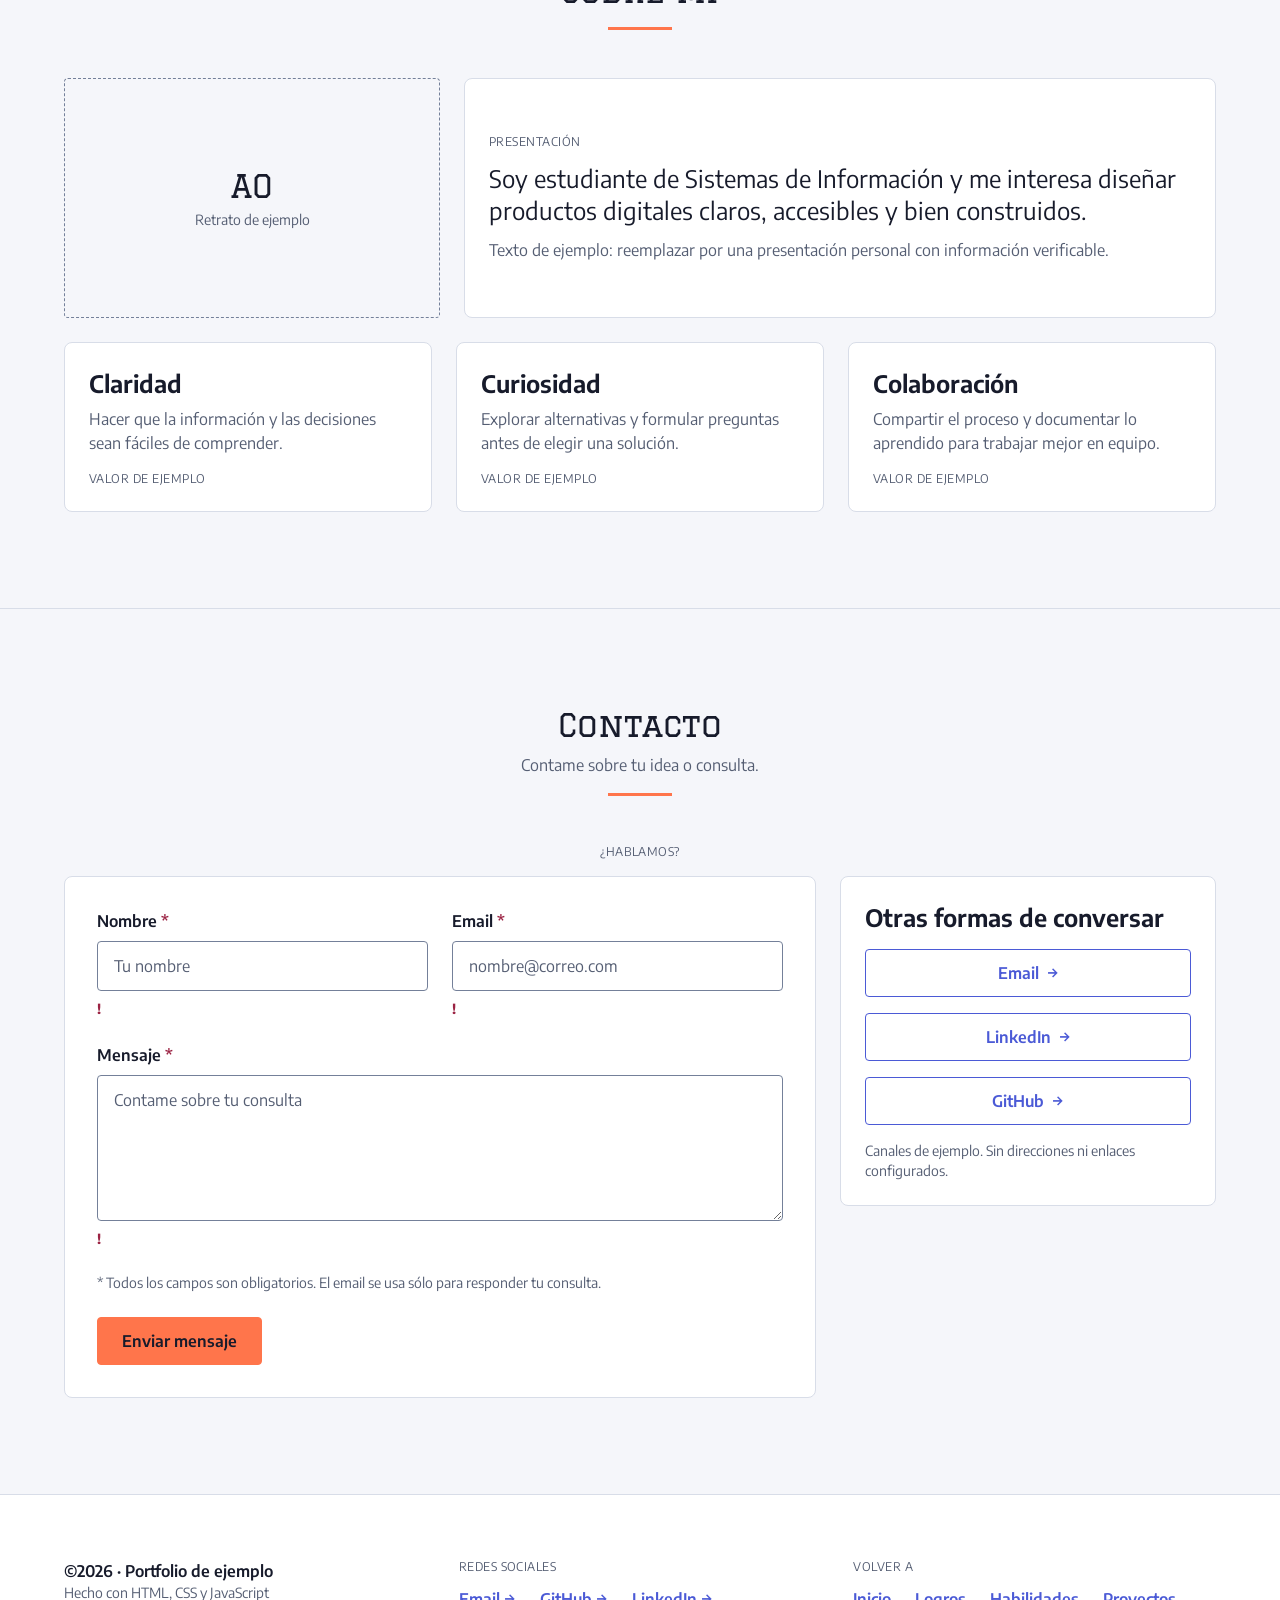
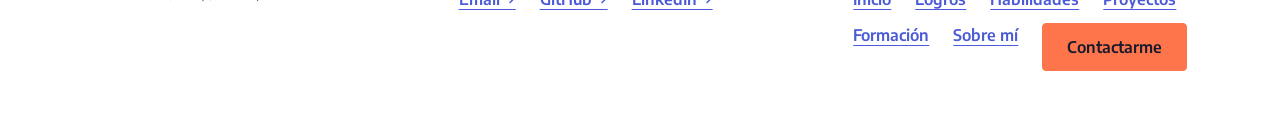
==== commit 6bd6cfc7: "se agregaron imagenes a proyectos y error404, en la linea de tiempo se actualizaron los datos con in" ====
--- a/index.html
+++ b/index.html
@@ -243,9 +243,8 @@
           <!-- Proyecto 1 (Caso de estudio OpenArt) -->
           <li class="card card-hover project-card">
             <p class="t-meta">2026 · Proyecto de Caso de Estudio</p>
-            <div class="placeholder-surface project-thumb" role="img" aria-label="Miniatura del proyecto OpenArt">
-              <span class="strong">OpenArt NFTs</span>
-              <span class="t-small">Ver caso de estudio</span>
+            <div class="project-thumb">
+              <img src="assets/front_proyectos.png" alt="Miniatura del proyecto OpenArt" class="project-img" />
             </div>
             <article class="project-body">
               <h3 class="t-h3">OpenArt - E-commerce de NFTs</h3>
@@ -268,9 +267,8 @@
           <!-- Proyecto 2 (Repo UI/UX) -->
           <li class="card card-hover project-card">
             <p class="t-meta">2026 · Proyecto de Repositorio</p>
-            <div class="placeholder-surface project-thumb" role="img" aria-label="Miniatura del proyecto Guía UI/UX">
-              <span class="strong">Guía UI/UX</span>
-              <span class="t-small">Ver repositorio en GitHub</span>
+            <div class="project-thumb">
+              <img src="assets/front_proyectos.png" alt="Miniatura del proyecto Guía UI/UX" class="project-img" />
             </div>
             <article class="project-body">
               <h3 class="t-h3">Guía de Trabajos UI/UX</h3>
@@ -294,9 +292,8 @@
           <!-- Proyecto 3 (Repo Algoritmos) -->
           <li class="card card-hover project-card">
             <p class="t-meta">2026 · Proyecto de Repositorio</p>
-            <div class="placeholder-surface project-thumb" role="img" aria-label="Miniatura del proyecto Algoritmos">
-              <span class="strong">Algoritmos</span>
-              <span class="t-small">Ver repositorio en GitHub</span>
+            <div class="project-thumb">
+              <img src="assets/front_proyectos.png" alt="Miniatura del proyecto Algoritmos" class="project-img" />
             </div>
             <article class="project-body">
               <h3 class="t-h3">Trabajos de Algoritmos</h3>
@@ -329,39 +326,39 @@
         <ol class="timeline">
           <li class="timeline-item">
             <div class="card">
-              <p class="t-meta timeline-period-mobile">20XX–20XX</p>
-              <h3 class="t-h3">Institución de ejemplo</h3>
-              <p class="strong muted">Estudiante · programa de muestra</p>
+              <p class="t-meta timeline-period-mobile">2018–2024</p>
+              <h3 class="t-h3">E.E.T N°1 Dr. Osvaldo Magnasco</h3>
+              <p class="strong muted">Institución · Estudiante</p>
               <ul class="timeline-bullets">
-                <li>• Proyecto grupal de ejemplo.</li>
-                <li>• Presentación final de muestra.</li>
+                <li>• Escolta de la Bandera Nacional.</li>
+                <li>• Presentación del Proyecto Final.</li>
               </ul>
             </div>
-            <p class="t-meta timeline-period-desktop">20XX–20XX</p>
+            <p class="t-meta timeline-period-desktop">2018–2024</p>
           </li>
           <li class="timeline-item">
             <div class="card">
-              <p class="t-meta timeline-period-mobile">20XX–20XX</p>
-              <h3 class="t-h3">Institución de ejemplo</h3>
-              <p class="strong muted">Estudiante · programa de muestra</p>
+              <p class="t-meta timeline-period-mobile">2024–2024</p>
+              <h3 class="t-h3">Entre Rios Recicla</h3>
+              <p class="strong muted">Empresa · Encargado de Mantenimiento</p>
               <ul class="timeline-bullets">
-                <li>• Proyecto grupal de ejemplo.</li>
-                <li>• Presentación final de muestra.</li>
+                <li>• Aclimatización rápida al entorno laboral.</li>
+                <li>• Conocimientos aplicados correctamente.</li>
               </ul>
             </div>
-            <p class="t-meta timeline-period-desktop">20XX–20XX</p>
+            <p class="t-meta timeline-period-desktop">2024–2024</p>
           </li>
           <li class="timeline-item">
             <div class="card">
-              <p class="t-meta timeline-period-mobile">20XX–20XX</p>
-              <h3 class="t-h3">Institución de ejemplo</h3>
-              <p class="strong muted">Estudiante · programa de muestra</p>
+              <p class="t-meta timeline-period-mobile">2025–2026 (actualidad)</p>
+              <h3 class="t-h3">UADER FCyT</h3>
+              <p class="strong muted">Institución · Estudiante</p>
               <ul class="timeline-bullets">
-                <li>• Proyecto grupal de ejemplo.</li>
-                <li>• Presentación final de muestra.</li>
+                <li>• Aprendizaje y aplicación de nuevos conocimientos.</li>
+                <li>• Buen desempeño grupal.</li>
               </ul>
             </div>
-            <p class="t-meta timeline-period-desktop">20XX–20XX</p>
+            <p class="t-meta timeline-period-desktop">2025–2026 (actualidad)</p>
           </li>
         </ol>
       </div>
--- a/css/styles.css
+++ b/css/styles.css
@@ -717,9 +717,21 @@
   position: relative;
 }
 
+/* Actualizado: Se quitó el padding y el borde punteado para que la imagen ocupe todo el espacio */
 .project-thumb {
   aspect-ratio: 16 / 10;
-  padding: 16px;
+  width: 100%;
+  border-radius: 4px;
+  overflow: hidden; /* Para que la imagen respete el border-radius de la tarjeta */
+  background-color: var(--bg);
+}
+
+/* NUEVO: Clase para las imágenes de los proyectos */
+.project-img {
+  width: 100%;
+  height: 100%;
+  object-fit: cover;
+  display: block;
 }
 
 .project-body {
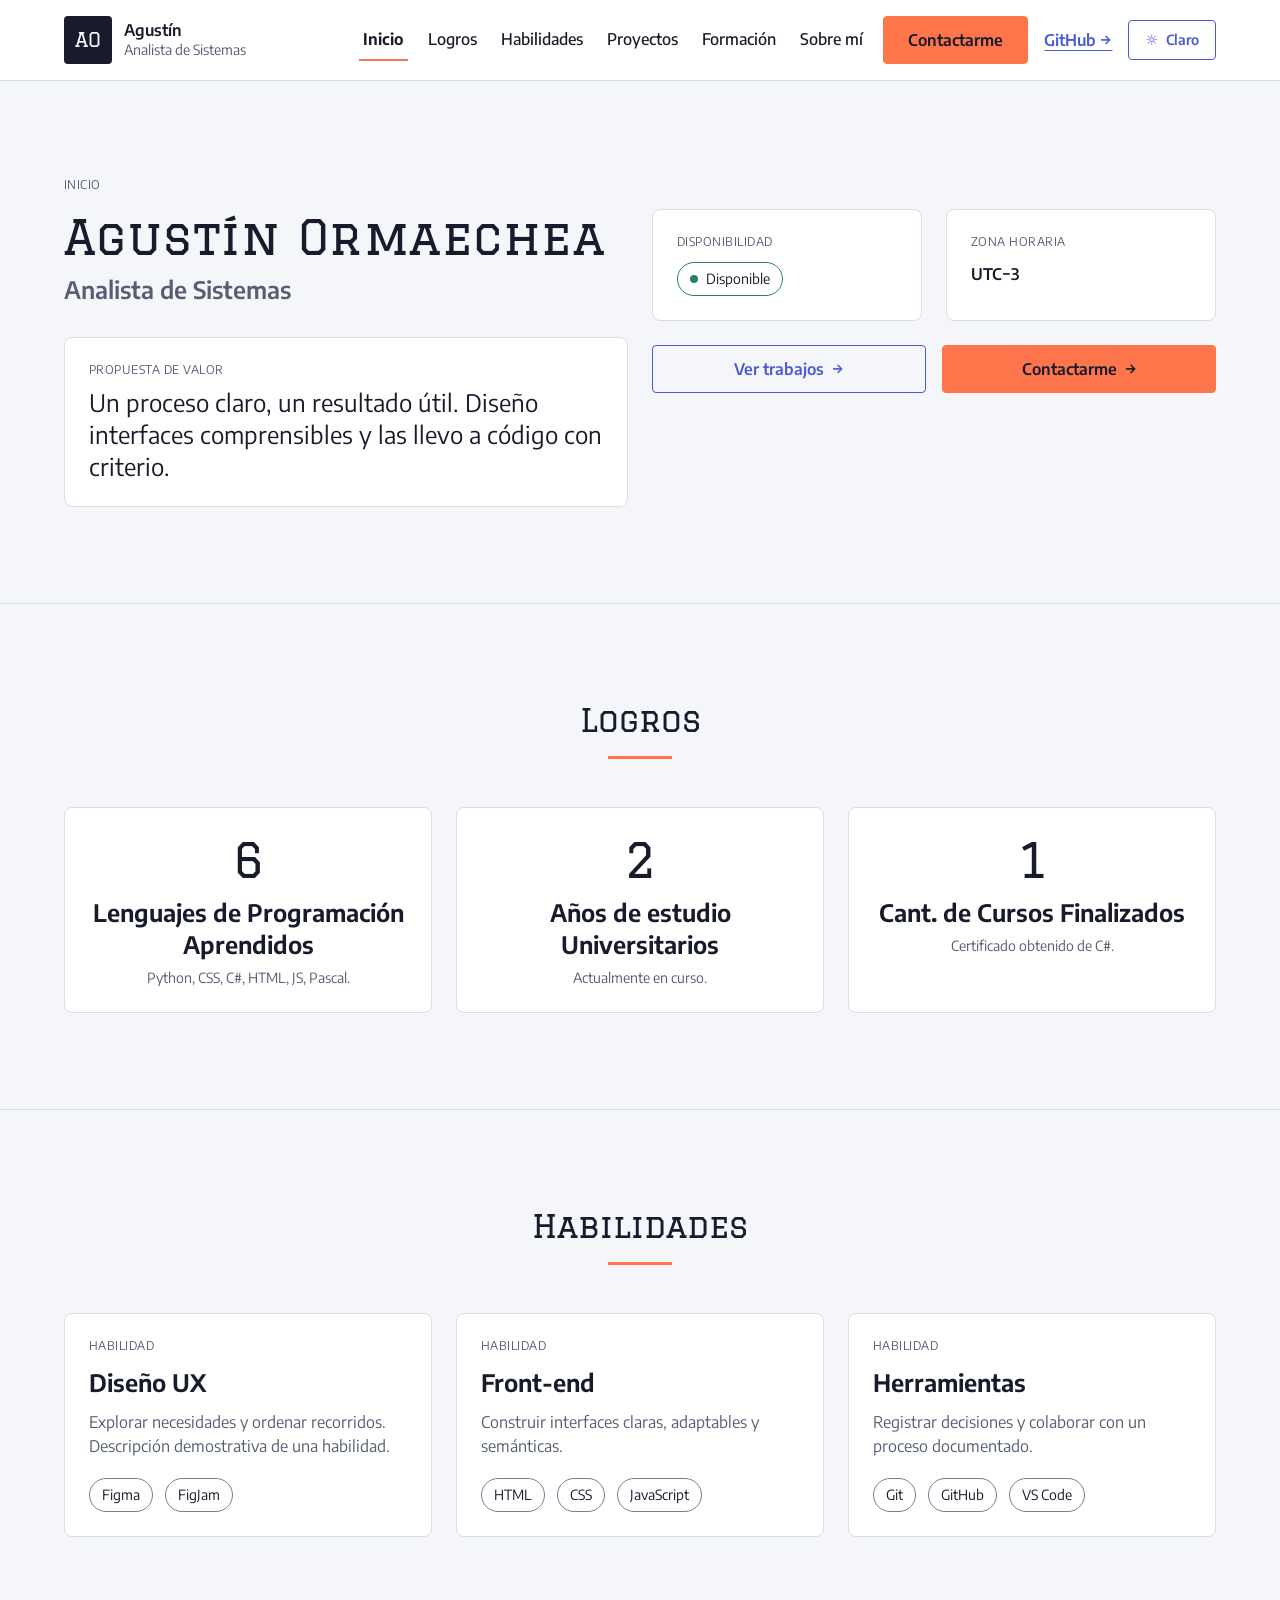
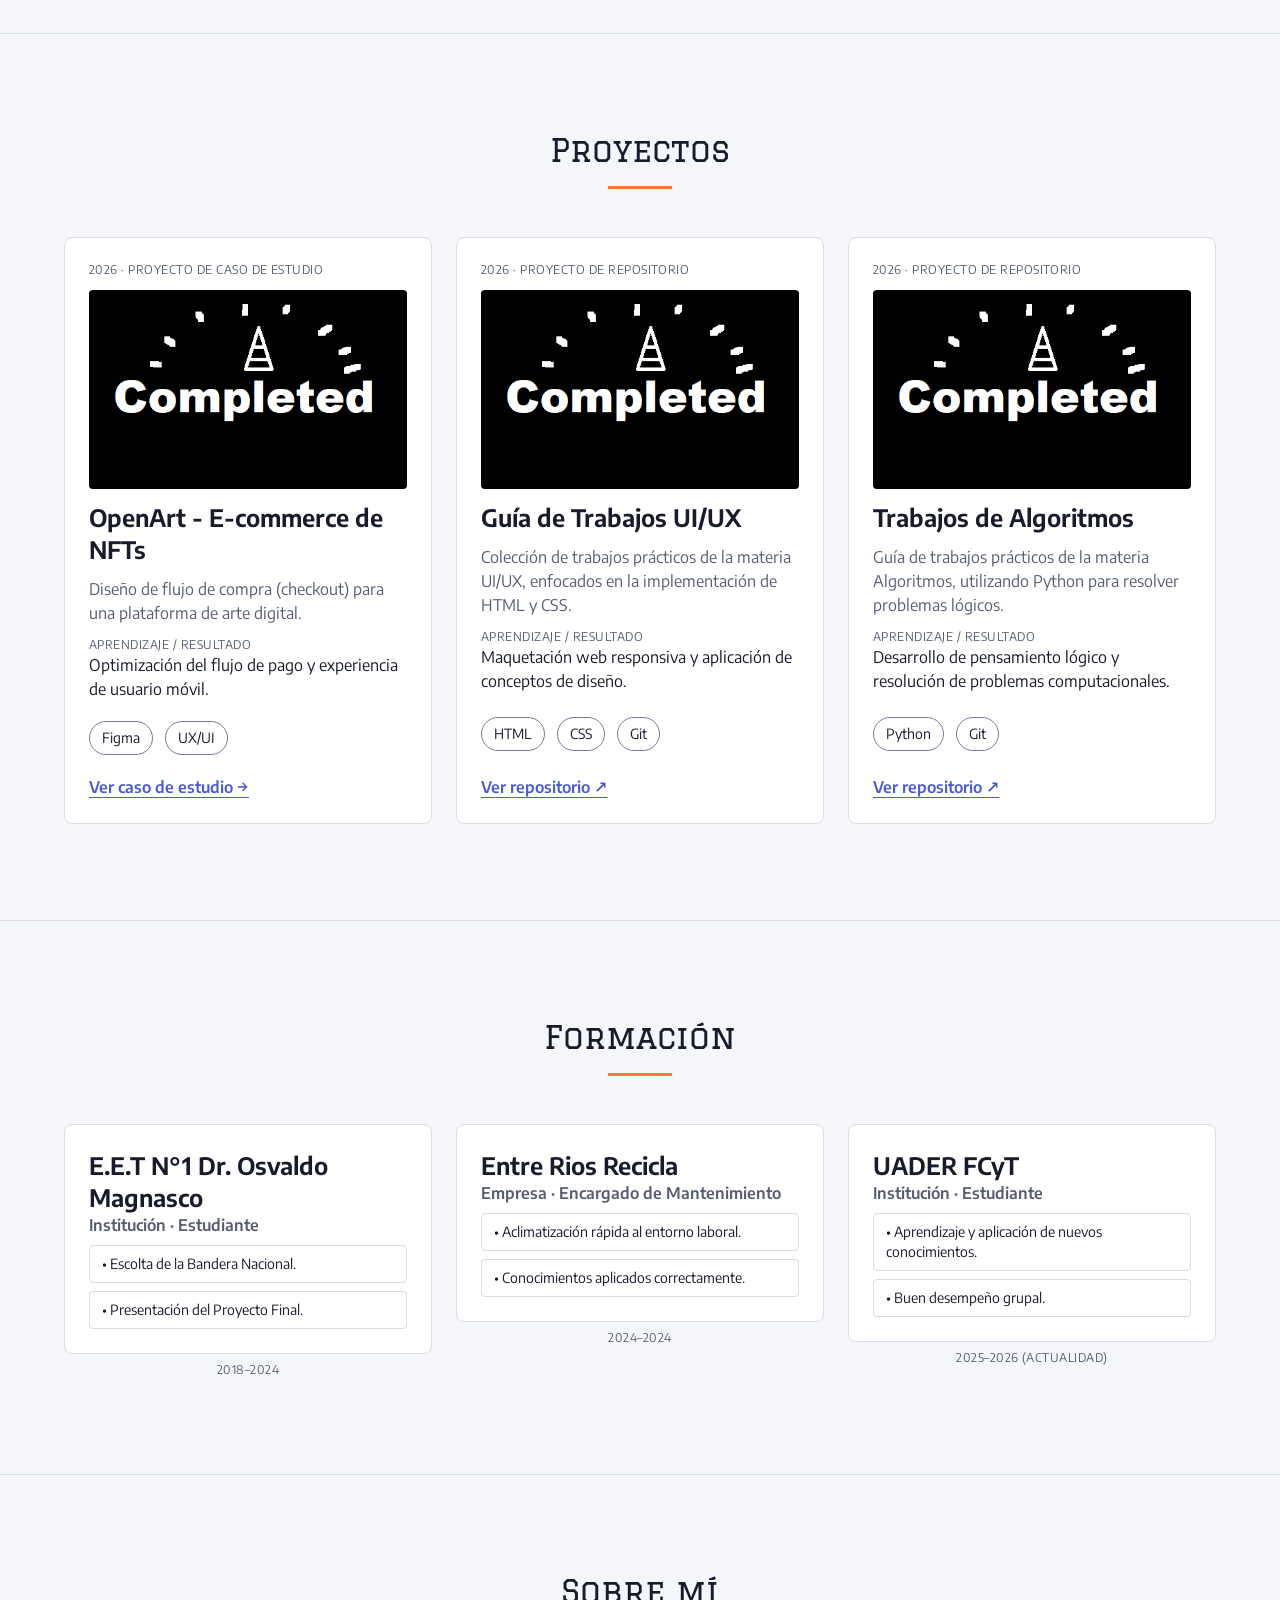
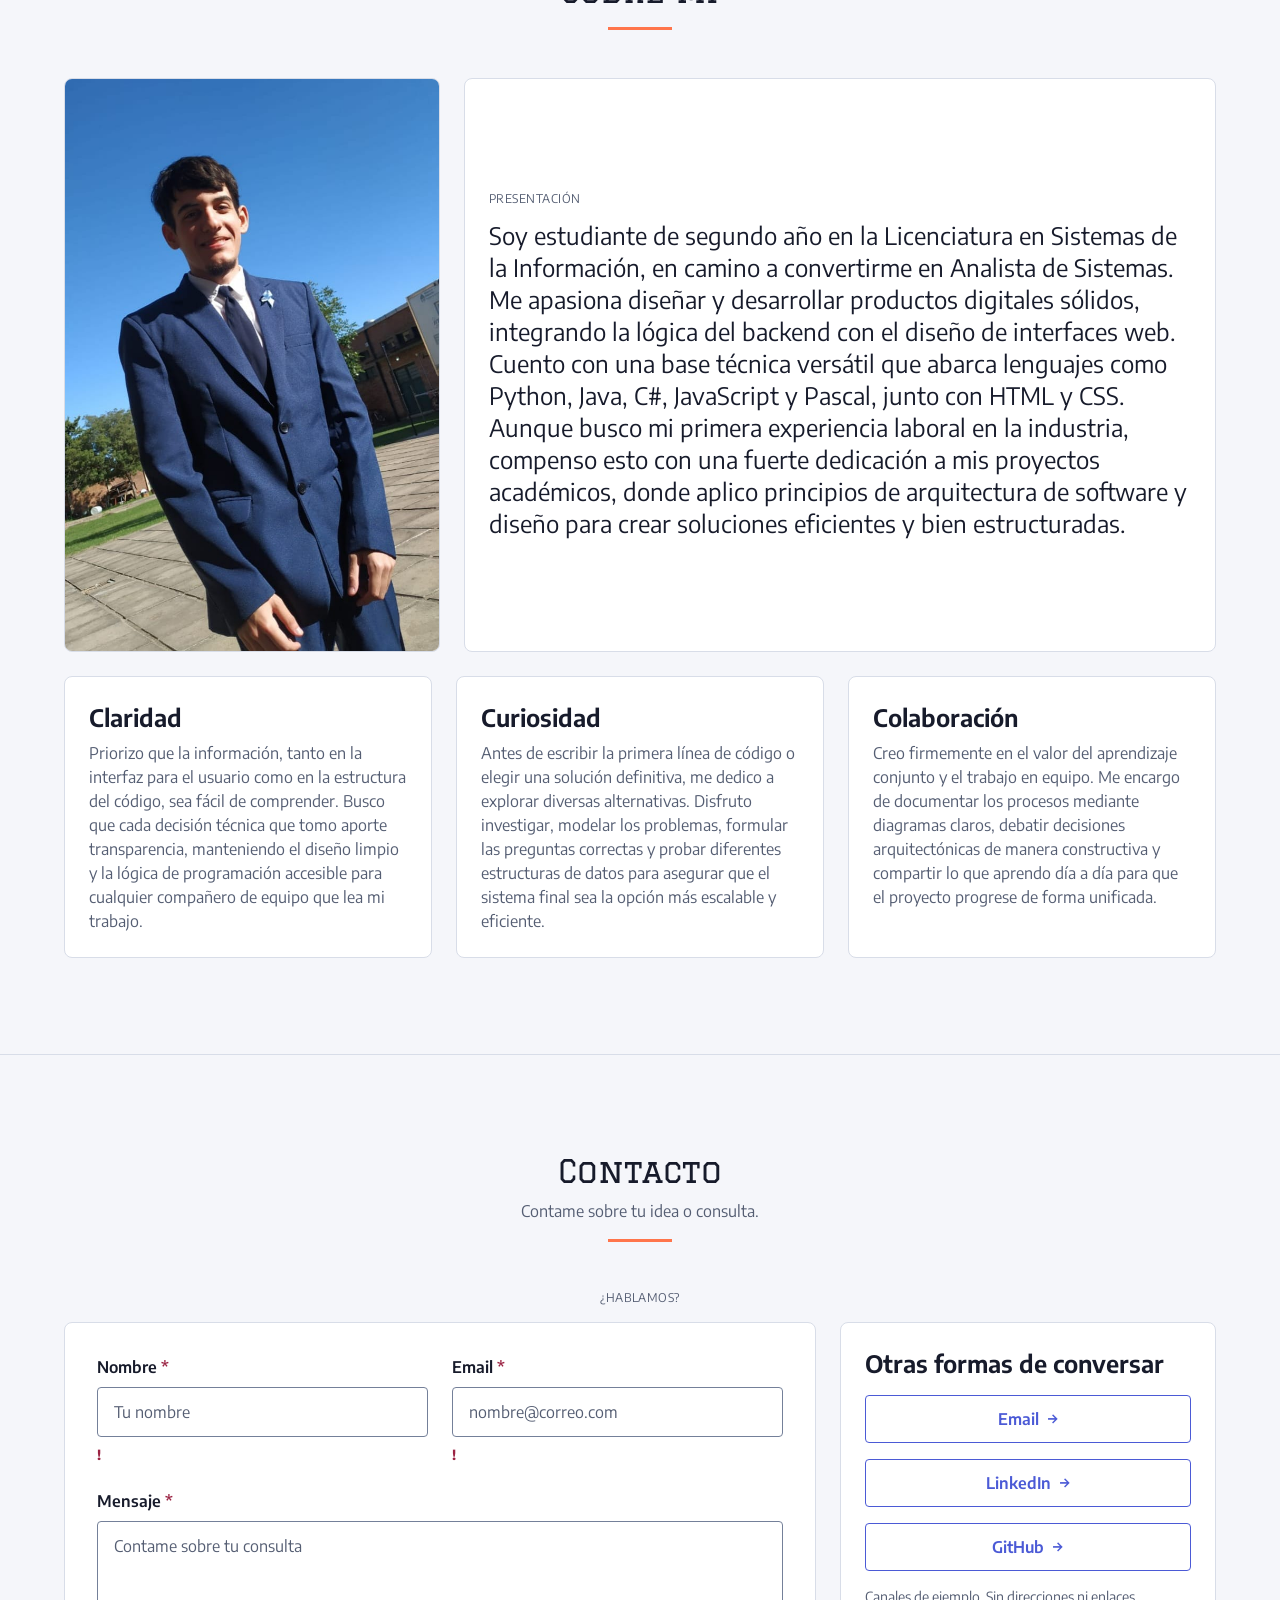
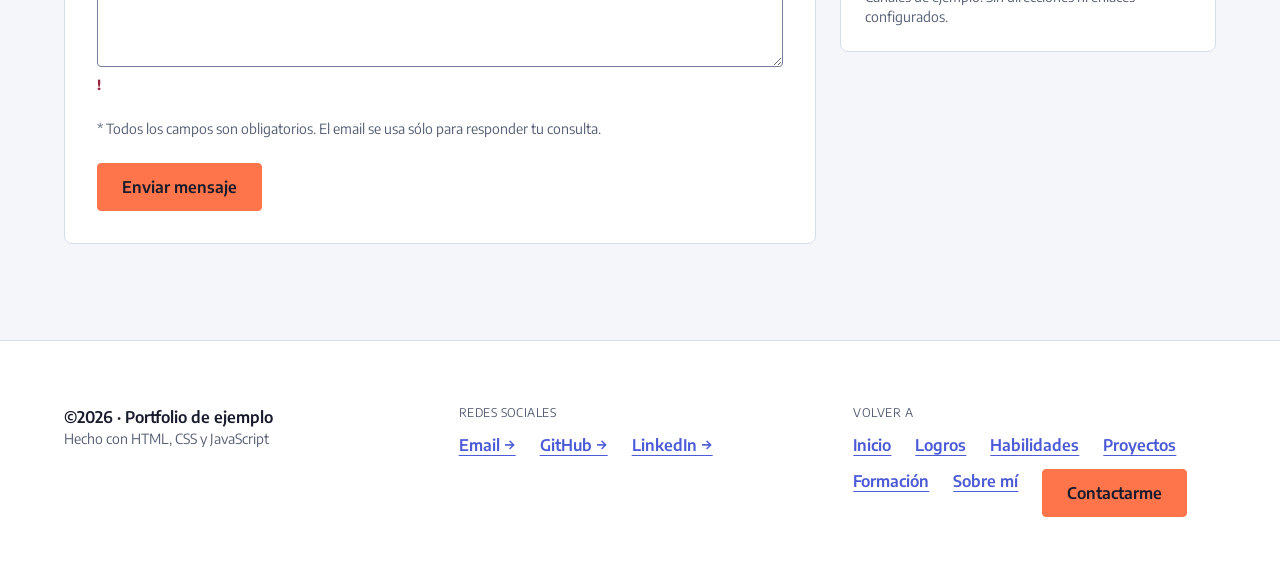
==== commit bceed85f: "se actualizo el texto de las tarjetas en la parte Sobre Mi y se agrego el retrato" ====
--- a/index.html
+++ b/index.html
@@ -372,36 +372,31 @@
           <span class="section-rule" aria-hidden="true"></span>
         </div>
         <div class="about-grid">
-          <div class="placeholder-surface about-portrait" role="img" aria-label="Ilustración de ejemplo: retrato de la persona, reemplazar por foto real">
-            <span class="about-portrait-mark">AO</span>
-            <span class="t-small">Retrato de ejemplo</span>
+          <!-- Imagen agregada -->
+          <div class="about-portrait">
+            <img src="assets/retrato.png" alt="Retrato de Agustín Ormaechea" class="about-img" />
           </div>
+          
           <div class="card about-text">
             <p class="t-meta">Presentación</p>
             <p class="t-lead">
-              Soy estudiante de Sistemas de Información y me interesa diseñar
-              productos digitales claros, accesibles y bien construidos.
-            </p>
-            <p class="muted">
-              Texto de ejemplo: reemplazar por una presentación personal con información verificable.
+              Soy estudiante de segundo año en la Licenciatura en Sistemas de la Información, en camino a convertirme en Analista de Sistemas. Me apasiona diseñar y desarrollar productos digitales sólidos, integrando la lógica del backend con el diseño de interfaces web. Cuento con una base técnica versátil que abarca lenguajes como Python, Java, C#, JavaScript y Pascal, junto con HTML y CSS. Aunque busco mi primera experiencia laboral en la industria, compenso esto con una fuerte dedicación a mis proyectos académicos, donde aplico principios de arquitectura de software y diseño para crear soluciones eficientes y bien estructuradas.
             </p>
           </div>
         </div>
+        
         <ul class="grid-3 about-principles">
           <li class="card card-hover principle-card">
             <h3 class="t-h3">Claridad</h3>
-            <p class="muted">Hacer que la información y las decisiones sean fáciles de comprender.</p>
-            <p class="t-meta principle-note">Valor de ejemplo</p>
+            <p class="muted">Priorizo que la información, tanto en la interfaz para el usuario como en la estructura del código, sea fácil de comprender. Busco que cada decisión técnica que tomo aporte transparencia, manteniendo el diseño limpio y la lógica de programación accesible para cualquier compañero de equipo que lea mi trabajo.</p>
           </li>
           <li class="card card-hover principle-card">
             <h3 class="t-h3">Curiosidad</h3>
-            <p class="muted">Explorar alternativas y formular preguntas antes de elegir una solución.</p>
-            <p class="t-meta principle-note">Valor de ejemplo</p>
+            <p class="muted">Antes de escribir la primera línea de código o elegir una solución definitiva, me dedico a explorar diversas alternativas. Disfruto investigar, modelar los problemas, formular las preguntas correctas y probar diferentes estructuras de datos para asegurar que el sistema final sea la opción más escalable y eficiente.</p>
           </li>
           <li class="card card-hover principle-card">
             <h3 class="t-h3">Colaboración</h3>
-            <p class="muted">Compartir el proceso y documentar lo aprendido para trabajar mejor en equipo.</p>
-            <p class="t-meta principle-note">Valor de ejemplo</p>
+            <p class="muted">Creo firmemente en el valor del aprendizaje conjunto y el trabajo en equipo. Me encargo de documentar los procesos mediante diagramas claros, debatir decisiones arquitectónicas de manera constructiva y compartir lo que aprendo día a día para que el proyecto progrese de forma unificada.</p>
           </li>
         </ul>
       </div>
--- a/css/styles.css
+++ b/css/styles.css
@@ -849,14 +849,21 @@
   }
 }
 
+/* Actualizado: Contenedor de la imagen */
 .about-portrait {
   min-height: 240px;
-}
-.about-portrait-mark {
-  font-family: "Graduate", serif;
-  font-size: 32px;
-  line-height: 40px;
-  color: var(--text);
+  border-radius: 8px;
+  overflow: hidden;
+  border: 1px solid var(--sep);
+  background-color: var(--bg);
+}
+
+/* NUEVO: Estilo para la imagen real */
+.about-img {
+  width: 100%;
+  height: 100%;
+  object-fit: cover;
+  display: block;
 }
 
 .about-text {
@@ -880,6 +887,7 @@
   flex-direction: column;
   gap: 8px;
 }
+
 .principle-note {
   margin-top: auto;
   padding-top: 8px;
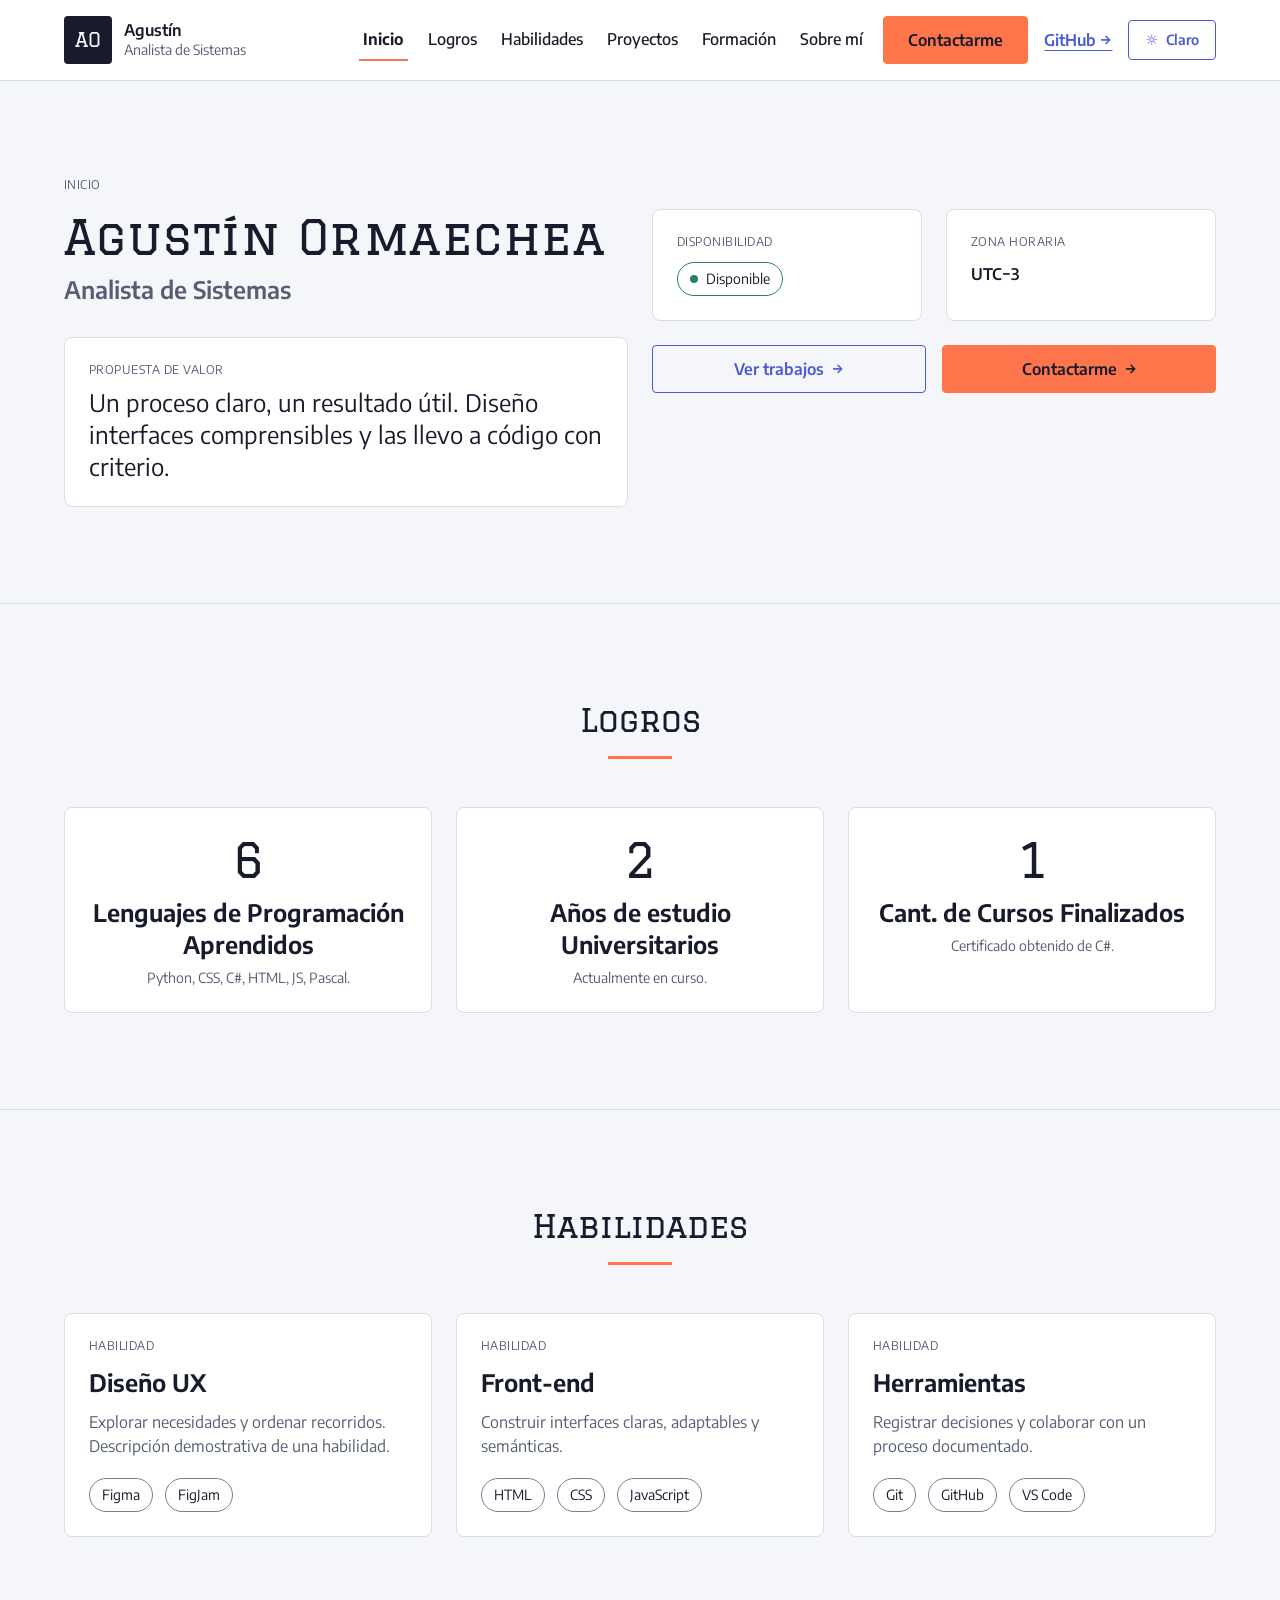
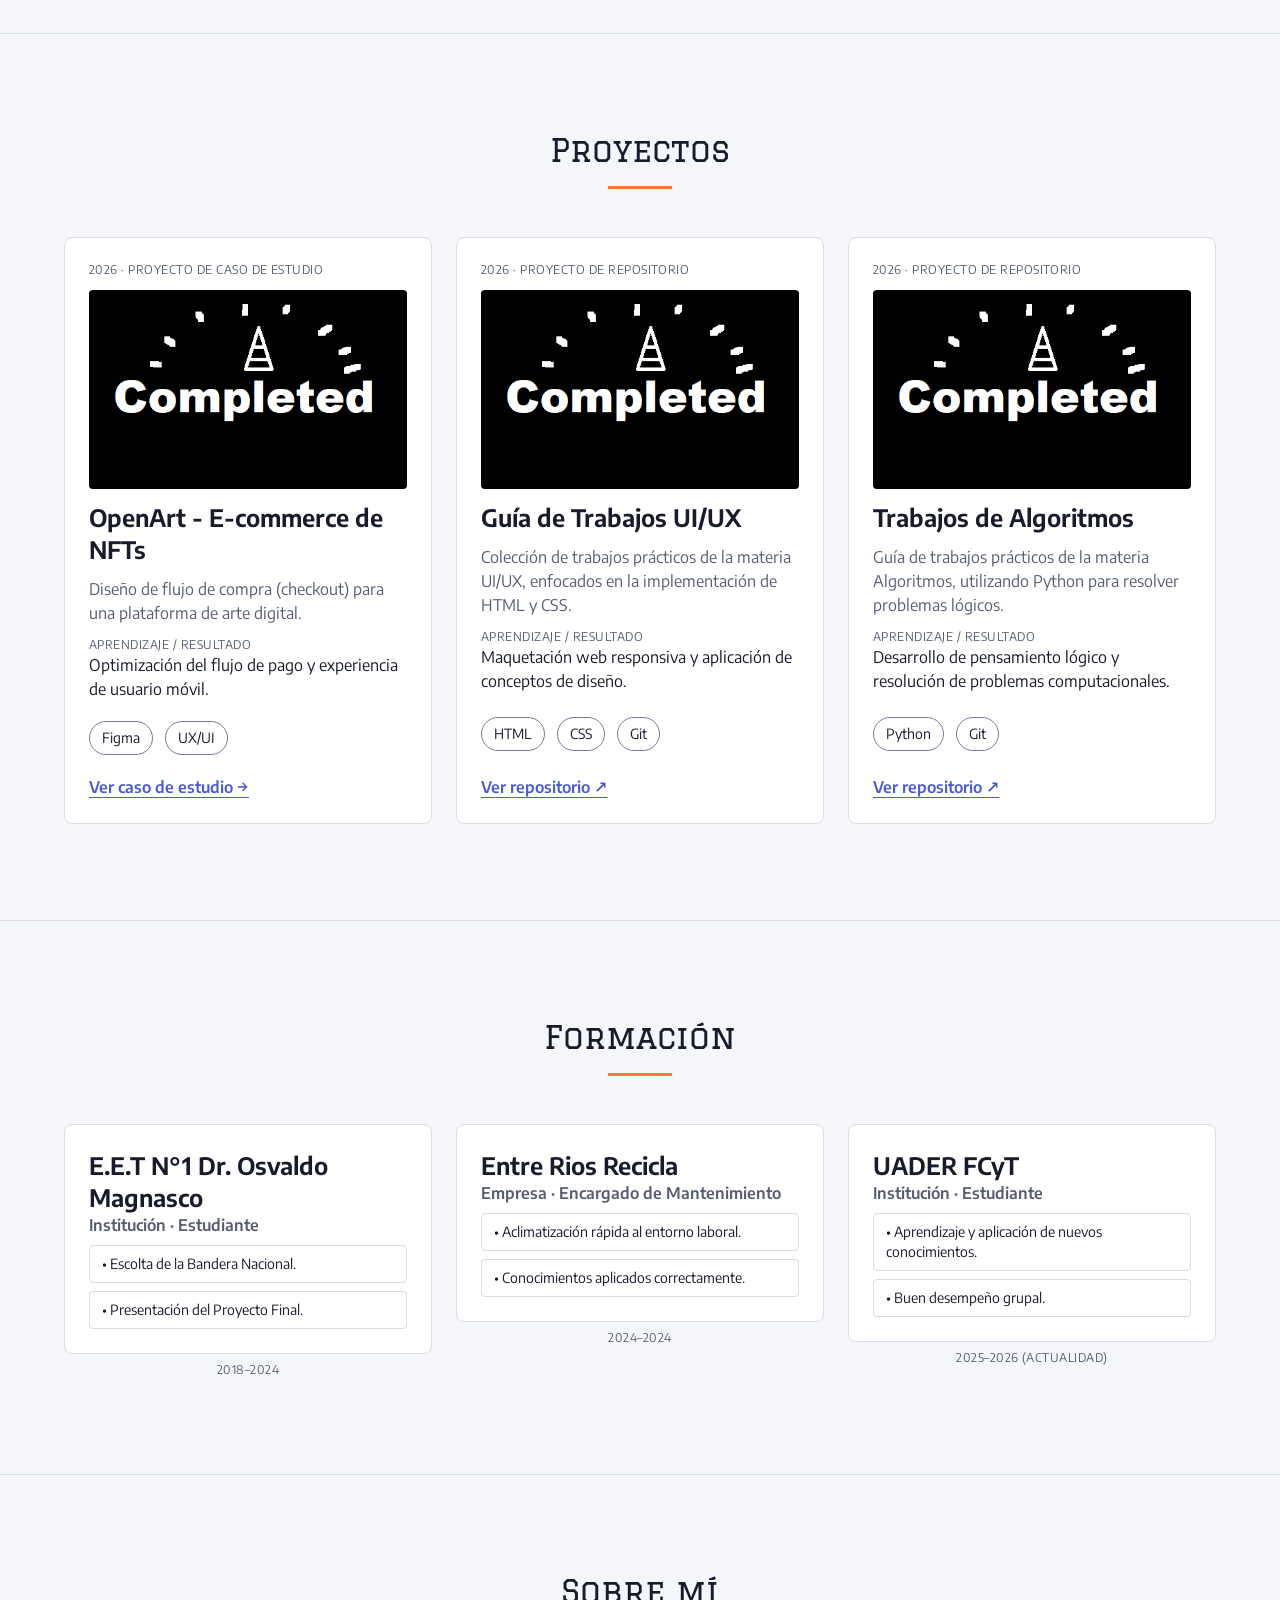
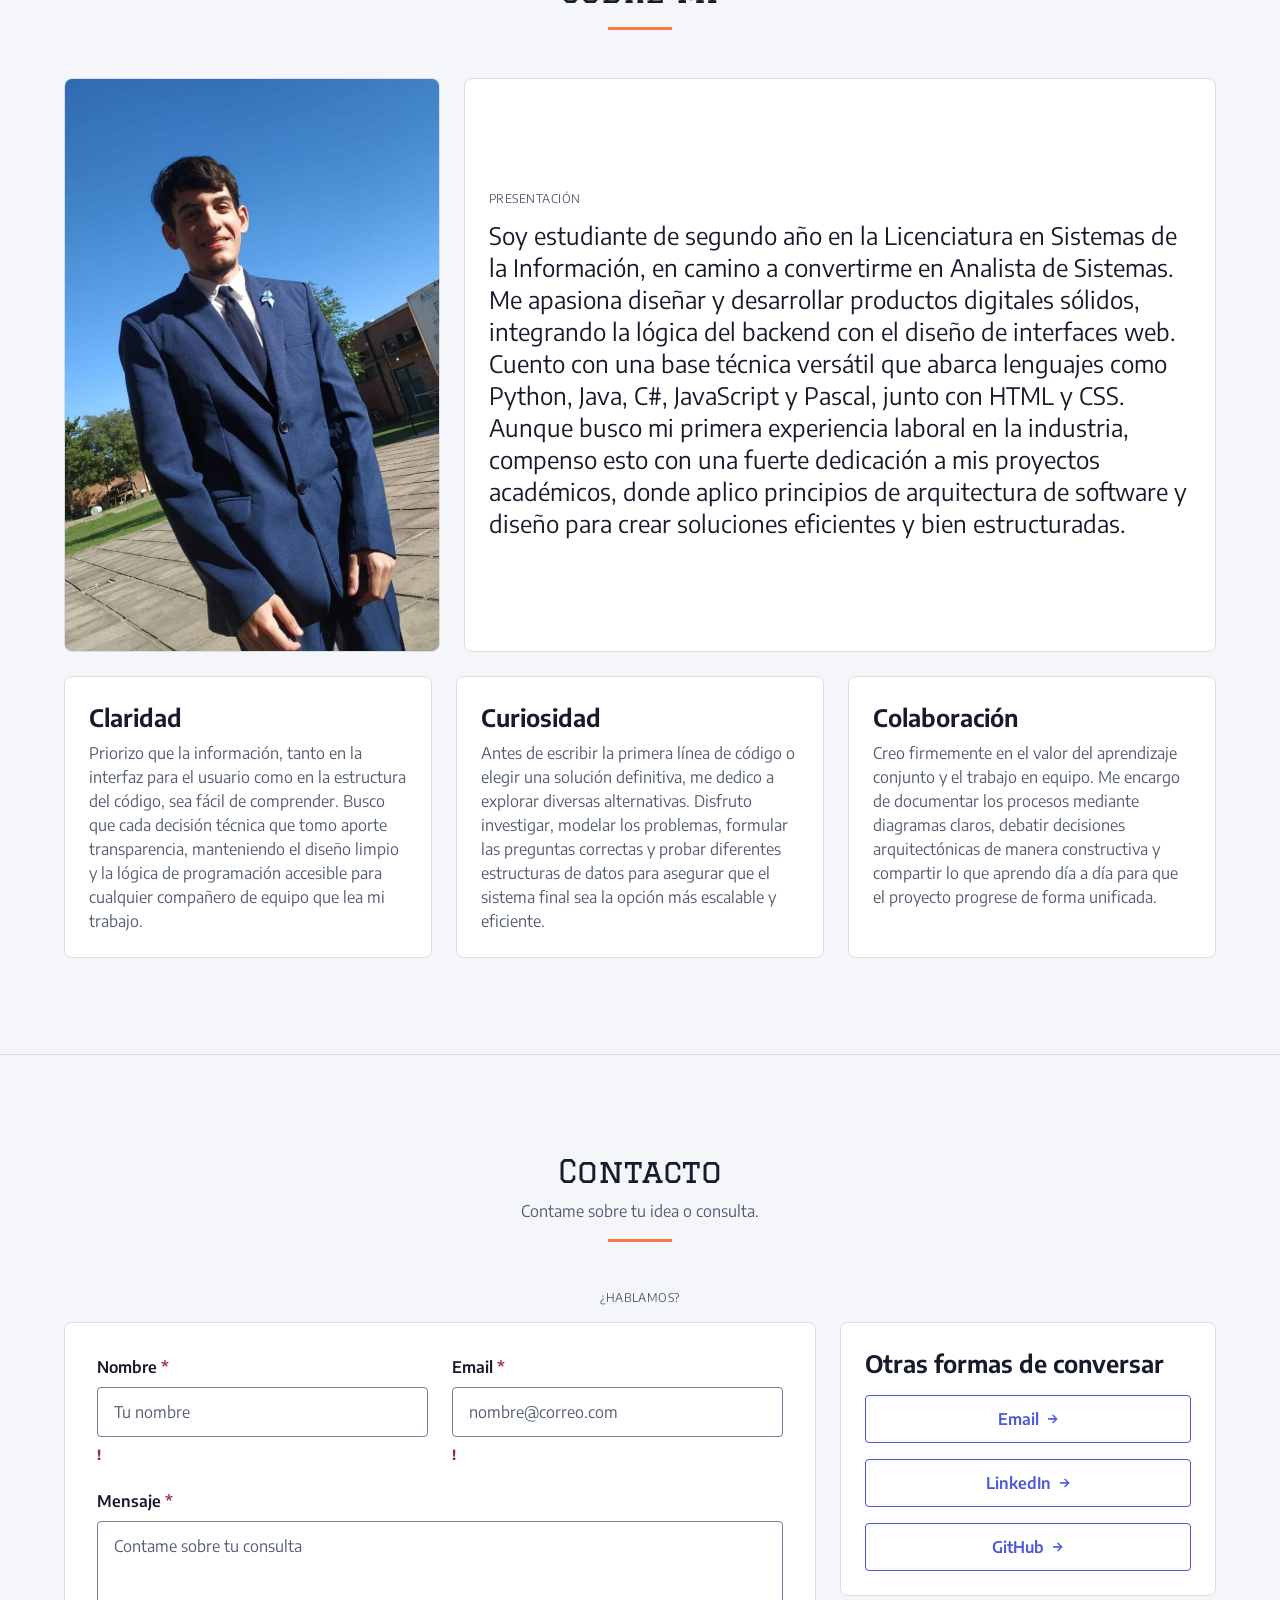
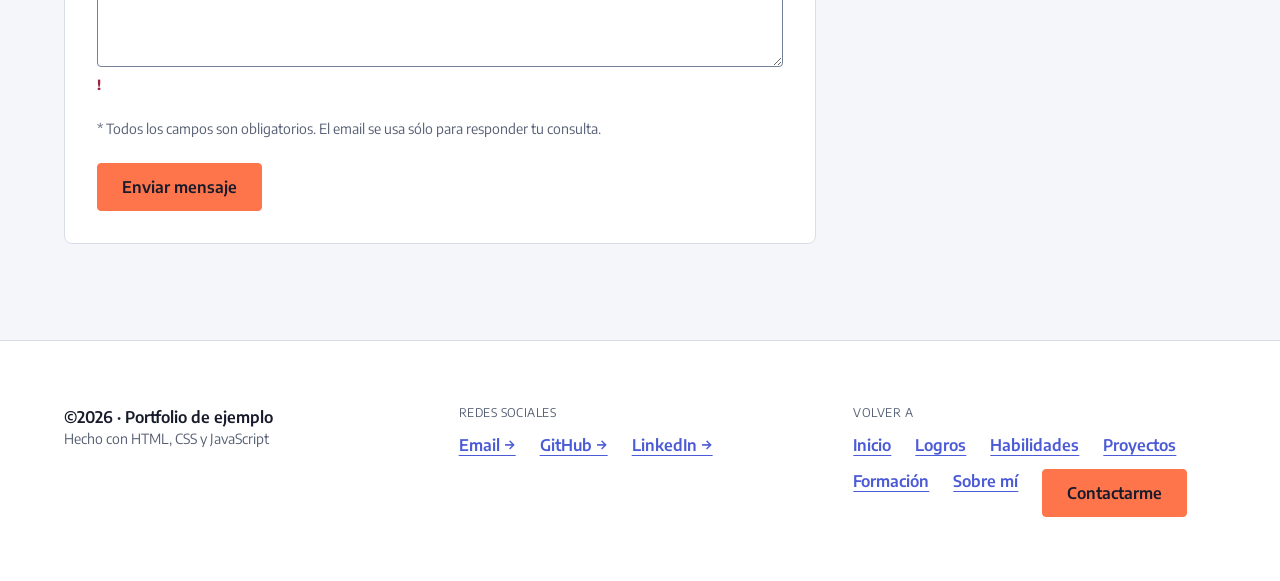
==== commit 8153f68b: "se agregaron los enlaces correspondientes a todos los links para visitar las redes sociales y mensaj" ====
--- a/index.html
+++ b/index.html
@@ -59,7 +59,7 @@
 
         <a href="#contacto" class="btn btn-primary">Contactarme</a>
         <a
-          href="https://github.com/"
+          href="https://github.com/AgustinOrm"
           class="lnk"
           target="_blank"
           rel="noopener noreferrer"
@@ -112,7 +112,7 @@
             <span data-theme-label>Claro</span>
           </button>
           <a
-            href="https://github.com/"
+            href="https://github.com/AgustinOrm"
             class="btn btn-secondary"
             target="_blank"
             rel="noopener noreferrer"
@@ -372,7 +372,6 @@
           <span class="section-rule" aria-hidden="true"></span>
         </div>
         <div class="about-grid">
-          <!-- Imagen agregada -->
           <div class="about-portrait">
             <img src="assets/retrato.png" alt="Retrato de Agustín Ormaechea" class="about-img" />
           </div>
@@ -384,7 +383,6 @@
             </p>
           </div>
         </div>
-        
         <ul class="grid-3 about-principles">
           <li class="card card-hover principle-card">
             <h3 class="t-h3">Claridad</h3>
@@ -473,10 +471,9 @@
 
           <aside class="card contact-aside" aria-labelledby="otras-formas">
             <h3 id="otras-formas" class="t-h3">Otras formas de conversar</h3>
-            <a href="mailto:ejemplo@correo.com" class="btn btn-secondary">Email <span aria-hidden="true">→</span></a>
-            <a href="https://www.linkedin.com/" class="btn btn-secondary" target="_blank" rel="noopener noreferrer">LinkedIn <span aria-hidden="true">→</span></a>
-            <a href="https://github.com/" class="btn btn-secondary" target="_blank" rel="noopener noreferrer">GitHub <span aria-hidden="true">→</span></a>
-            <p class="t-small muted">Canales de ejemplo. Sin direcciones ni enlaces configurados.</p>
+            <a href="mailto:agustinormaechea48@gmail.com" class="btn btn-secondary">Email <span aria-hidden="true">→</span></a>
+            <a href="https://www.linkedin.com/in/agustin-ormaechea-00624a407/" class="btn btn-secondary" target="_blank" rel="noopener noreferrer">LinkedIn <span aria-hidden="true">→</span></a>
+            <a href="https://github.com/AgustinOrm" class="btn btn-secondary" target="_blank" rel="noopener noreferrer">GitHub <span aria-hidden="true">→</span></a>
           </aside>
         </div>
       </div>
@@ -493,9 +490,9 @@
       <nav aria-label="Redes sociales">
         <p class="t-meta">Redes sociales</p>
         <ul class="footer-links">
-          <li><a href="mailto:ejemplo@correo.com" class="lnk">Email →</a></li>
-          <li><a href="https://github.com/" class="lnk" target="_blank" rel="noopener noreferrer">GitHub →</a></li>
-          <li><a href="https://www.linkedin.com/" class="lnk" target="_blank" rel="noopener noreferrer">LinkedIn →</a></li>
+          <li><a href="mailto:agustinormaechea48@gmail.com" class="lnk">Email →</a></li>
+          <li><a href="https://github.com/AgustinOrm" class="lnk" target="_blank" rel="noopener noreferrer">GitHub →</a></li>
+          <li><a href="https://www.linkedin.com/in/agustin-ormaechea-00624a407/" class="lnk" target="_blank" rel="noopener noreferrer">LinkedIn →</a></li>
         </ul>
       </nav>
       <nav aria-label="Pie de página">
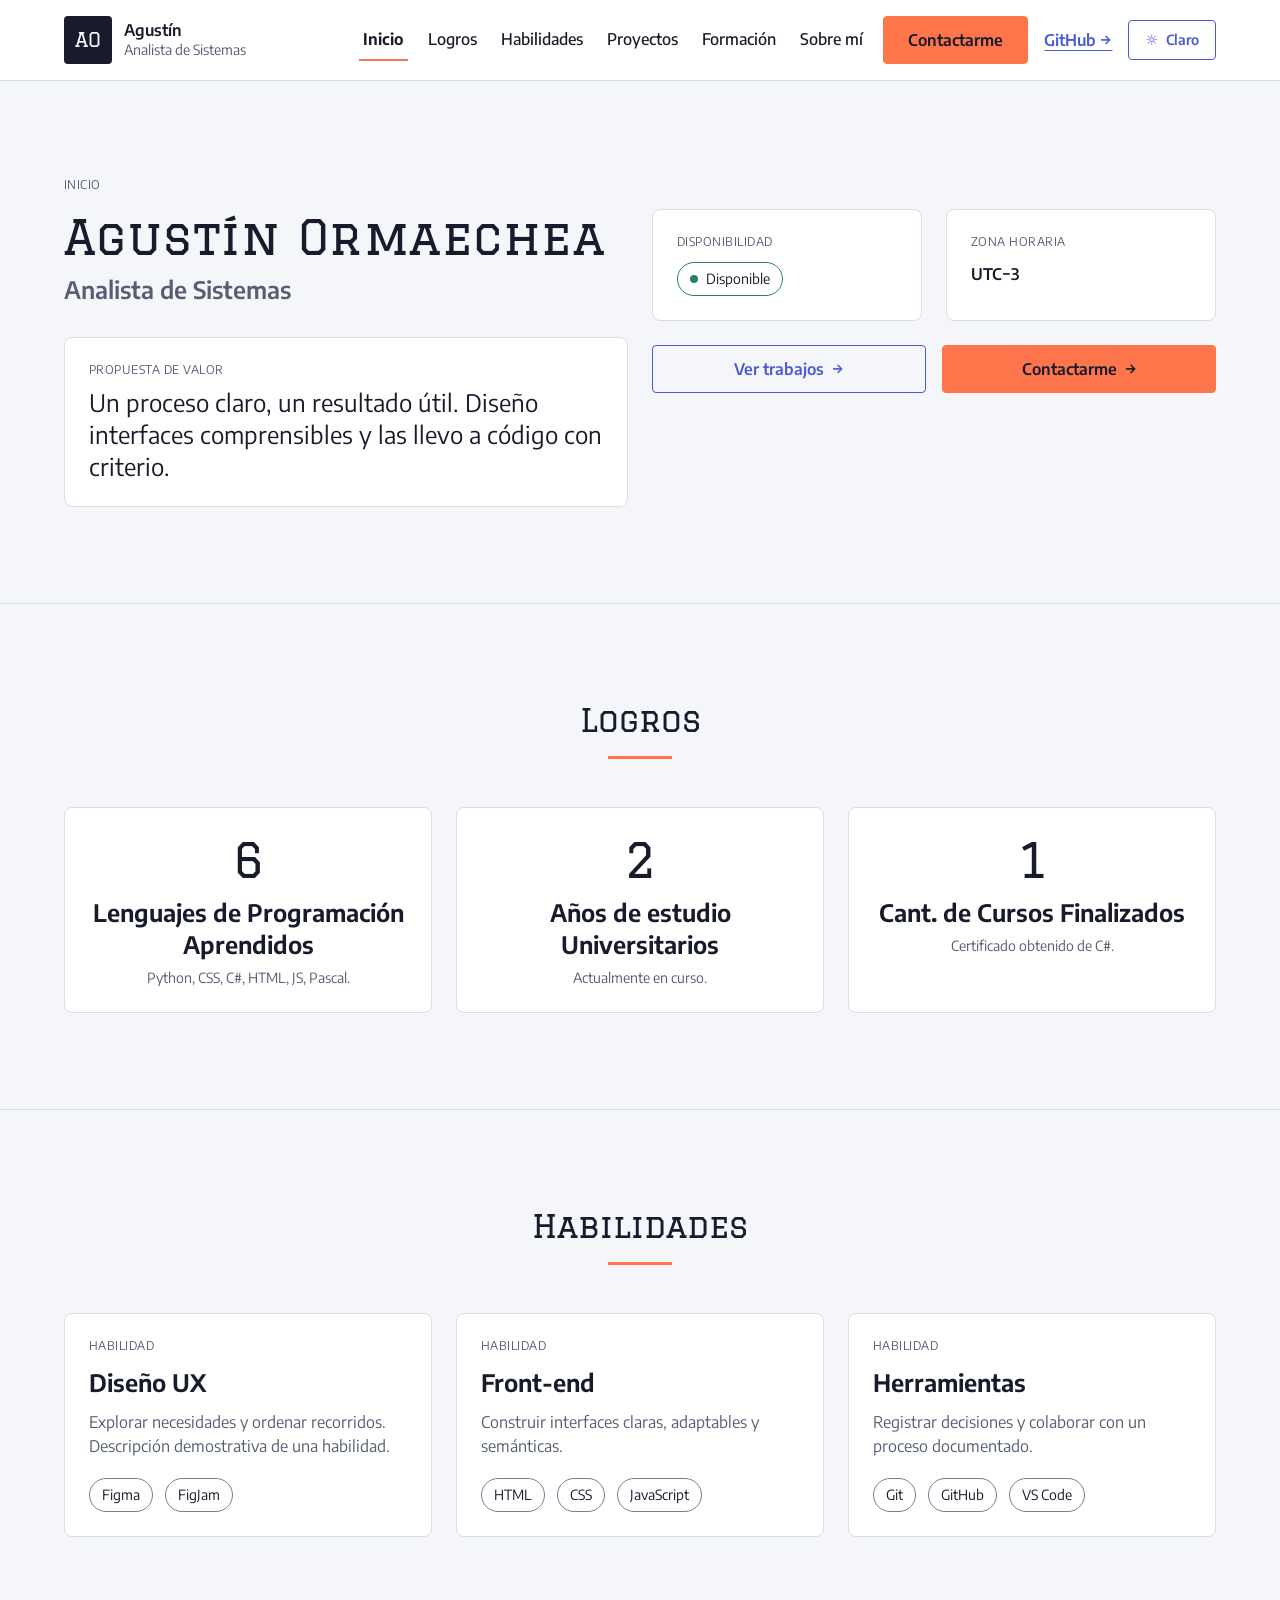
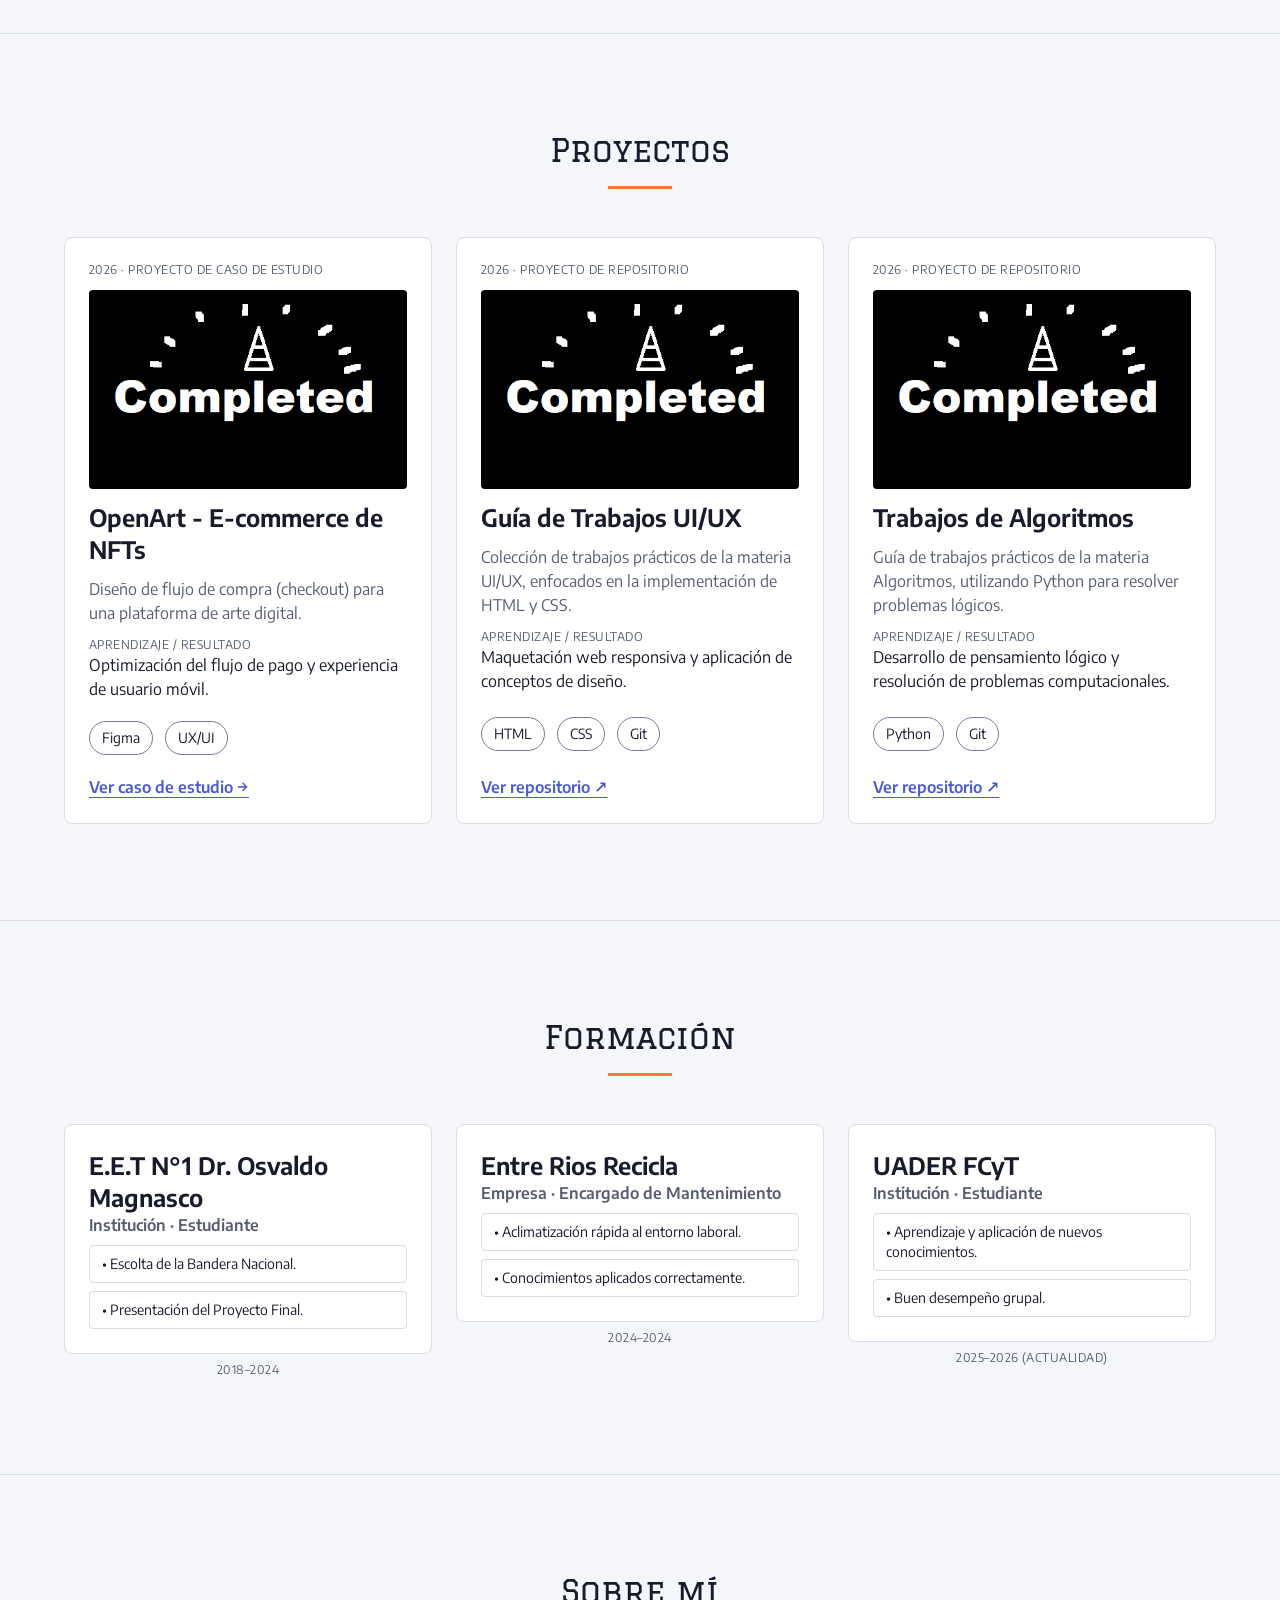
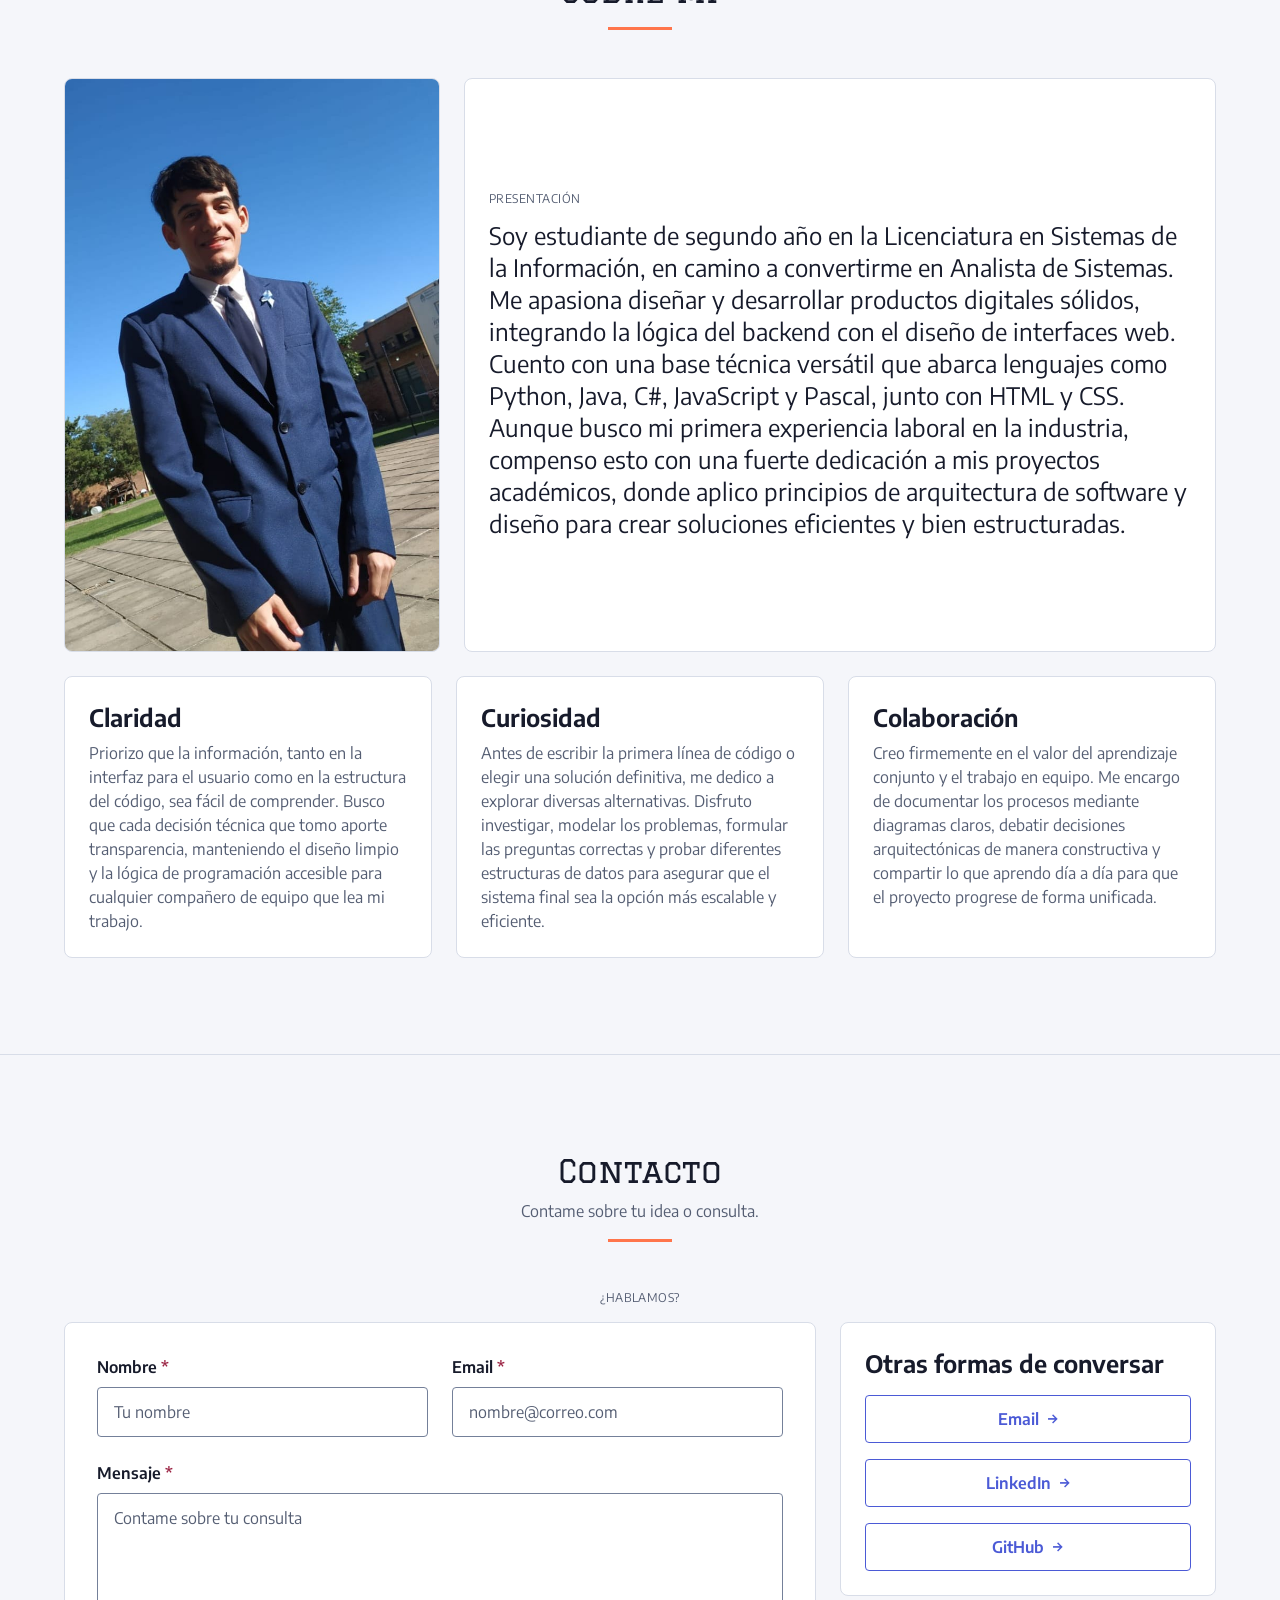
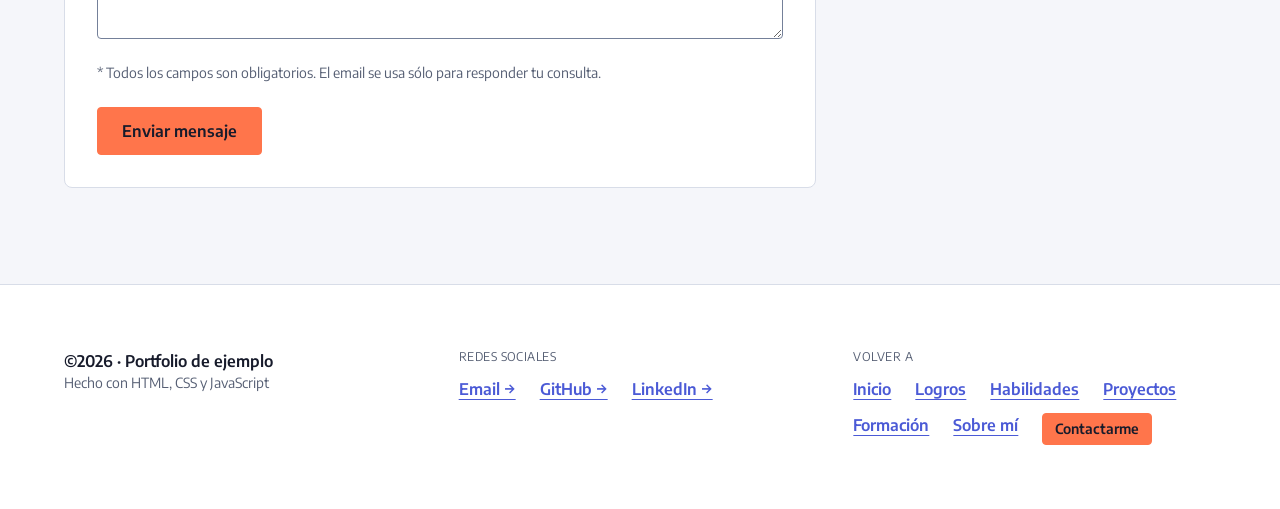
==== commit 3d069640: "se dividio el css en otros archivos de estilo, para que no sea tan pesado" ====
--- a/index.html
+++ b/index.html
@@ -33,6 +33,7 @@
   />
 
   <link rel="stylesheet" href="css/styles.css" />
+  <link rel="stylesheet" href="css/index.css" />
 </head>
 <body>
   <!-- Saltar al contenido (accesibilidad) -->
--- a/css/styles.css
+++ b/css/styles.css
@@ -1,6 +1,5 @@
 /* ==========================================================================
-   Portfolio UX/UI — Design System
-   Basado en index.css de Figma Make y capturas Desktop_Dark / Desktop_Light
+   Portfolio UX/UI — Design System Base (Compartido)
    ========================================================================== */
 
 /* 1. TOKENS ---------------------------------------------------------------- */
@@ -53,6 +52,10 @@
   border: 0 solid transparent;
 }
 
+[hidden] {
+  display: none !important;
+}
+
 html {
   scroll-behavior: smooth;
   -webkit-text-size-adjust: 100%;
@@ -220,7 +223,7 @@
   }
 }
 
-/* 5. COMPONENTES ----------------------------------------------------------- */
+/* 5. COMPONENTES BÁSICOS --------------------------------------------------- */
 .card {
   background: var(--surface);
   border: 1px solid var(--sep);
@@ -527,477 +530,7 @@
   }
 }
 
-/* 7. HERO ------------------------------------------------------------------ */
-.hero {
-  padding-block: 48px;
-}
-@media (min-width: 768px) {
-  .hero {
-    padding-block: 64px;
-  }
-}
-@media (min-width: 1200px) {
-  .hero {
-    padding-block: 96px;
-  }
-}
-
-.hero-grid {
-  display: grid;
-  gap: 32px;
-}
-@media (min-width: 1200px) {
-  .hero-grid {
-    grid-template-columns: 1fr 1fr;
-    gap: 24px;
-  }
-}
-
-.hero-main .t-meta {
-  margin-bottom: 16px;
-}
-
-.hero-role {
-  font-size: 20px;
-  line-height: 28px;
-  font-weight: 600;
-  color: var(--text-2);
-  margin-top: 8px;
-}
-@media (min-width: 768px) {
-  .hero-role {
-    font-size: 24px;
-    line-height: 32px;
-  }
-}
-
-.hero-value {
-  margin-top: 24px;
-}
-@media (min-width: 1200px) {
-  .hero-value {
-    margin-top: 32px;
-  }
-}
-.hero-value .t-meta {
-  margin-bottom: 8px;
-}
-
-.hero-side {
-  display: flex;
-  flex-direction: column;
-  gap: 24px;
-}
-@media (min-width: 1200px) {
-  .hero-side {
-    padding-top: 32px;
-  }
-}
-
-.hero-mini {
-  display: grid;
-  grid-template-columns: repeat(2, minmax(0, 1fr));
-  gap: 16px;
-}
-@media (min-width: 1200px) {
-  .hero-mini {
-    gap: 24px;
-  }
-}
-.hero-mini .t-meta {
-  margin-bottom: 12px;
-}
-
-.hero-ctas {
-  display: grid;
-  gap: 16px;
-}
-@media (min-width: 768px) {
-  .hero-ctas {
-    grid-template-columns: 1fr 1fr;
-  }
-}
-
-/* 8. SECCIONES ------------------------------------------------------------- */
-.section {
-  padding-block: 48px;
-  border-top: 1px solid var(--sep);
-}
-@media (min-width: 768px) {
-  .section {
-    padding-block: 64px;
-  }
-}
-@media (min-width: 1200px) {
-  .section {
-    padding-block: 96px;
-  }
-}
-
-.section-title {
-  text-align: center;
-  margin-bottom: 32px;
-}
-@media (min-width: 1200px) {
-  .section-title {
-    margin-bottom: 48px;
-  }
-}
-.section-title .t-h2 {
-  display: inline-block;
-}
-.section-lead {
-  max-width: 60ch;
-  margin: 8px auto 0;
-  color: var(--text-2);
-}
-.section-rule {
-  display: block;
-  width: 64px;
-  height: 3px;
-  margin: 16px auto 0;
-  background: var(--coral);
-}
-
-.grid-3 {
-  display: grid;
-  gap: 16px;
-}
-@media (min-width: 768px) {
-  .grid-3 {
-    grid-template-columns: repeat(2, minmax(0, 1fr));
-  }
-}
-@media (min-width: 1200px) {
-  .grid-3 {
-    grid-template-columns: repeat(3, minmax(0, 1fr));
-    gap: 24px;
-  }
-}
-
-/* LOGROS ------------------------------------------------------------------- */
-.logro-card {
-  display: flex;
-  flex-direction: column;
-  align-items: center;
-  gap: 8px;
-  text-align: center;
-}
-.logro-value {
-  font-family: "Graduate", serif;
-  font-size: 24px;
-  line-height: 32px;
-}
-@media (min-width: 768px) {
-  .logro-value {
-    font-size: 48px;
-    line-height: 56px;
-  }
-}
-
-/* HABILIDADES -------------------------------------------------------------- */
-.skill-card {
-  display: flex;
-  flex-direction: column;
-  gap: 12px;
-}
-.tag-row {
-  display: flex;
-  flex-wrap: wrap;
-  gap: 12px;
-  padding-top: 8px;
-  margin-top: auto;
-}
-
-/* PROYECTOS ---------------------------------------------------------------- */
-.project-card {
-  display: flex;
-  flex-direction: column;
-  gap: 12px;
-  position: relative;
-}
-
-/* Actualizado: Se quitó el padding y el borde punteado para que la imagen ocupe todo el espacio */
-.project-thumb {
-  aspect-ratio: 16 / 10;
-  width: 100%;
-  border-radius: 4px;
-  overflow: hidden; /* Para que la imagen respete el border-radius de la tarjeta */
-  background-color: var(--bg);
-}
-
-/* NUEVO: Clase para las imágenes de los proyectos */
-.project-img {
-  width: 100%;
-  height: 100%;
-  object-fit: cover;
-  display: block;
-}
-
-.project-body {
-  display: flex;
-  flex-direction: column;
-  flex: 1;
-  gap: 12px;
-}
-
-.project-link {
-  margin-top: auto;
-  padding-top: 8px;
-}
-.project-link::after {
-  content: "";
-  position: absolute;
-  inset: 0;
-  z-index: 1;
-}
-
-/* FORMACIÓN ---------------------------------------------------------------- */
-.timeline {
-  display: flex;
-  flex-direction: column;
-  gap: 0;
-}
-@media (min-width: 1200px) {
-  .timeline {
-    flex-direction: row;
-    gap: 24px;
-  }
-}
-
-.timeline-item {
-  position: relative;
-  margin-left: 8px;
-  padding-left: 32px;
-  padding-bottom: 32px;
-  border-left: 2px solid var(--sep);
-}
-.timeline-item:last-child {
-  border-left-color: transparent;
-  padding-bottom: 0;
-}
-.timeline-item::before {
-  content: "";
-  position: absolute;
-  left: -9px;
-  top: 24px;
-  width: 16px;
-  height: 16px;
-  border-radius: 50%;
-  background: var(--surface);
-  border: 2px solid var(--coral);
-}
-@media (min-width: 1200px) {
-  .timeline-item {
-    flex: 1;
-    margin-left: 0;
-    padding-left: 0;
-    padding-bottom: 0;
-    border-left: 0;
-  }
-  .timeline-item::before {
-    display: none;
-  }
-}
-
-.timeline-period-mobile {
-  margin-bottom: 4px;
-}
-@media (min-width: 1200px) {
-  .timeline-period-mobile {
-    display: none;
-  }
-}
-.timeline-period-desktop {
-  display: none;
-  margin-top: 8px;
-  text-align: center;
-}
-@media (min-width: 1200px) {
-  .timeline-period-desktop {
-    display: block;
-  }
-}
-
-.timeline-bullets {
-  display: flex;
-  flex-direction: column;
-  gap: 8px;
-  margin-top: 8px;
-}
-.timeline-bullets li {
-  padding: 8px 12px;
-  border: 1px solid var(--sep);
-  border-radius: 4px;
-  font-size: 14px;
-  line-height: 20px;
-}
-
-/* SOBRE MÍ ----------------------------------------------------------------- */
-.about-grid {
-  display: grid;
-  gap: 16px;
-}
-@media (min-width: 768px) {
-  .about-grid {
-    grid-template-columns: 1fr 2fr;
-  }
-}
-@media (min-width: 1200px) {
-  .about-grid {
-    gap: 24px;
-  }
-}
-
-/* Actualizado: Contenedor de la imagen */
-.about-portrait {
-  min-height: 240px;
-  border-radius: 8px;
-  overflow: hidden;
-  border: 1px solid var(--sep);
-  background-color: var(--bg);
-}
-
-/* NUEVO: Estilo para la imagen real */
-.about-img {
-  width: 100%;
-  height: 100%;
-  object-fit: cover;
-  display: block;
-}
-
-.about-text {
-  display: flex;
-  flex-direction: column;
-  justify-content: center;
-  gap: 12px;
-}
-
-.about-principles {
-  margin-top: 16px;
-}
-@media (min-width: 1200px) {
-  .about-principles {
-    margin-top: 24px;
-  }
-}
-
-.principle-card {
-  display: flex;
-  flex-direction: column;
-  gap: 8px;
-}
-
-.principle-note {
-  margin-top: auto;
-  padding-top: 8px;
-}
-
-/* CONTACTO ----------------------------------------------------------------- */
-.contact-overline {
-  text-align: center;
-  margin-bottom: 16px;
-}
-
-.contact-grid {
-  display: grid;
-  gap: 24px;
-}
-@media (min-width: 1200px) {
-  .contact-grid {
-    grid-template-columns: 2fr 1fr;
-  }
-}
-
-.contact-form {
-  display: flex;
-  flex-direction: column;
-  gap: 24px;
-}
-@media (min-width: 768px) {
-  .contact-form {
-    padding: 32px;
-  }
-}
-
-.form-row {
-  display: grid;
-  gap: 24px;
-}
-@media (min-width: 768px) {
-  .form-row {
-    grid-template-columns: 1fr 1fr;
-  }
-}
-
-.field-group {
-  display: flex;
-  flex-direction: column;
-  gap: 8px;
-}
-
-.field-label {
-  font-weight: 600;
-}
-.field-label span {
-  color: var(--err-t);
-}
-
-.field-error {
-  display: flex;
-  align-items: flex-start;
-  gap: 8px;
-  font-size: 14px;
-  line-height: 20px;
-  color: var(--err-t);
-}
-.field-error::before {
-  content: "!";
-  font-weight: 700;
-}
-
-.form-footer {
-  display: flex;
-  flex-direction: column;
-  gap: 16px;
-}
-@media (min-width: 768px) {
-  .form-footer {
-    flex-direction: row;
-    align-items: center;
-  }
-}
-
-.form-status {
-  flex: 1;
-}
-.form-status .alert {
-  display: flex;
-  align-items: center;
-  gap: 8px;
-  padding: 12px 16px;
-  border-radius: 4px;
-  font-weight: 600;
-}
-.form-status .alert-ok {
-  background: var(--ok-f);
-  border: 1px solid var(--ok-b);
-  color: var(--ok-t);
-}
-.form-status .alert-err {
-  background: var(--err-f);
-  border: 1px solid var(--err-b);
-  color: var(--err-t);
-}
-
-.contact-aside {
-  display: flex;
-  flex-direction: column;
-  gap: 16px;
-  align-self: start;
-}
-
-/* FOOTER ------------------------------------------------------------------- */
+/* 7. FOOTER ---------------------------------------------------------------- */
 .site-footer {
   background: var(--surface);
   border-top: 1px solid var(--sep);
@@ -1024,110 +557,8 @@
   gap: 12px 24px;
   margin-top: 12px;
 }
-
-/* CASE STUDY PAGE ---------------------------------------------------------- */
-.case-page {
-  padding-block: 48px;
-}
-@media (min-width: 768px) {
-  .case-page {
-    padding-block: 64px;
-  }
-}
-@media (min-width: 1200px) {
-  .case-page {
-    padding-block: 96px;
-  }
-}
-
-.case-back {
-  margin-bottom: 32px;
-}
-
-.case-header {
-  margin-bottom: 32px;
-}
-@media (min-width: 1200px) {
-  .case-header {
-    margin-bottom: 48px;
-  }
-}
-
-.case-steps {
-  display: grid;
-  gap: 16px;
-}
-@media (min-width: 768px) {
-  .case-steps {
-    grid-template-columns: 1fr 1fr;
-  }
-}
-@media (min-width: 1200px) {
-  .case-steps {
-    gap: 24px;
-  }
-}
-
-.case-step {
-  display: flex;
-  flex-direction: column;
-  gap: 16px;
-  height: 100%;
-}
-.case-step-head {
-  display: flex;
-  align-items: baseline;
-  gap: 12px;
-}
-.case-evidence {
-  min-height: 160px;
-  padding: 16px;
-  margin-top: auto;
-}
-
-/* NUEVO: Estilo para las imágenes del caso de estudio */
-.case-img {
-  width: 100%;
-  height: auto;
-  border-radius: 4px;
-  border: 1px solid var(--sep);
-  margin-top: auto; /* Empuja la imagen hacia el fondo de la tarjeta */
-  background-color: var(--bg); /* Fondo por si la imagen no carga */
-  object-fit: cover;
-}
-
-/* 404 ---------------------------------------------------------------------- */
-.not-found {
-  min-height: 100vh;
-  display: flex;
-  align-items: center;
-  justify-content: center;
-  padding: 48px 16px;
-}
-.not-found-card {
-  max-width: 560px;
-  width: 100%;
-  display: flex;
-  flex-direction: column;
-  align-items: center;
-  gap: 16px;
-  text-align: center;
-  padding: 32px;
-}
-@media (min-width: 768px) {
-  .not-found-card {
-    padding: 48px;
-  }
-}
-.not-found-code {
-  color: var(--text-2);
-}
-
-/* NUEVO: Estilo para la imagen opcional del 404 */
-.not-found-img {
-  max-width: 240px;
-  width: 100%;
-  height: auto;
-  margin-block: 8px;
-  border-radius: 8px;
-}
+.footer-cta {
+  min-height: 32px;
+  padding: 0 12px;
+  font-size: 14px;
+}
--- a/css/index.css
+++ b/css/index.css
@@ -0,0 +1,134 @@
+/* ==========================================================================
+   Estilos exclusivos de la Página Principal (One-page)
+   ========================================================================== */
+
+/* HERO --------------------------------------------------------------------- */
+.hero { padding-block: 48px; }
+@media (min-width: 768px) { .hero { padding-block: 64px; } }
+@media (min-width: 1200px) { .hero { padding-block: 96px; } }
+
+.hero-grid { display: grid; gap: 32px; }
+@media (min-width: 1200px) { .hero-grid { grid-template-columns: 1fr 1fr; gap: 24px; } }
+
+.hero-main .t-meta { margin-bottom: 16px; }
+
+.hero-role {
+  font-size: 20px; line-height: 28px; font-weight: 600;
+  color: var(--text-2); margin-top: 8px;
+}
+@media (min-width: 768px) { .hero-role { font-size: 24px; line-height: 32px; } }
+
+.hero-value { margin-top: 24px; }
+@media (min-width: 1200px) { .hero-value { margin-top: 32px; } }
+.hero-value .t-meta { margin-bottom: 8px; }
+
+.hero-side { display: flex; flex-direction: column; gap: 24px; }
+@media (min-width: 1200px) { .hero-side { padding-top: 32px; } }
+
+.hero-mini { display: grid; grid-template-columns: repeat(2, minmax(0, 1fr)); gap: 16px; }
+@media (min-width: 1200px) { .hero-mini { gap: 24px; } }
+.hero-mini .t-meta { margin-bottom: 12px; }
+
+.hero-ctas { display: grid; gap: 16px; }
+@media (min-width: 768px) { .hero-ctas { grid-template-columns: 1fr 1fr; } }
+
+/* SECCIONES ---------------------------------------------------------------- */
+.section { padding-block: 48px; border-top: 1px solid var(--sep); }
+@media (min-width: 768px) { .section { padding-block: 64px; } }
+@media (min-width: 1200px) { .section { padding-block: 96px; } }
+
+.section-title { text-align: center; margin-bottom: 32px; }
+@media (min-width: 1200px) { .section-title { margin-bottom: 48px; } }
+.section-title .t-h2 { display: inline-block; }
+.section-lead { max-width: 60ch; margin: 8px auto 0; color: var(--text-2); }
+.section-rule { display: block; width: 64px; height: 3px; margin: 16px auto 0; background: var(--coral); }
+
+.grid-3 { display: grid; gap: 16px; }
+@media (min-width: 768px) { .grid-3 { grid-template-columns: repeat(2, minmax(0, 1fr)); } }
+@media (min-width: 1200px) { .grid-3 { grid-template-columns: repeat(3, minmax(0, 1fr)); gap: 24px; } }
+
+/* LOGROS ------------------------------------------------------------------- */
+.logro-card { display: flex; flex-direction: column; align-items: center; gap: 8px; text-align: center; }
+.logro-value { font-family: "Graduate", serif; font-size: 24px; line-height: 32px; }
+@media (min-width: 768px) { .logro-value { font-size: 48px; line-height: 56px; } }
+
+/* HABILIDADES -------------------------------------------------------------- */
+.skill-card { display: flex; flex-direction: column; gap: 12px; }
+.tag-row { display: flex; flex-wrap: wrap; gap: 12px; padding-top: 8px; margin-top: auto; }
+
+/* PROYECTOS ---------------------------------------------------------------- */
+.project-card { display: flex; flex-direction: column; gap: 12px; position: relative; }
+
+.project-thumb {
+  aspect-ratio: 16 / 10; width: 100%;
+  border-radius: 4px; overflow: hidden; background-color: var(--bg);
+}
+
+.project-img { width: 100%; height: 100%; object-fit: cover; display: block; }
+.project-body { display: flex; flex-direction: column; flex: 1; gap: 12px; }
+
+.project-link { margin-top: auto; padding-top: 8px; }
+.project-link::after { content: ""; position: absolute; inset: 0; z-index: 1; }
+
+/* FORMACIÓN ---------------------------------------------------------------- */
+.timeline { display: flex; flex-direction: column; gap: 0; }
+@media (min-width: 1200px) { .timeline { flex-direction: row; gap: 24px; } }
+
+.timeline-item { position: relative; margin-left: 8px; padding-left: 32px; padding-bottom: 32px; border-left: 2px solid var(--sep); }
+.timeline-item:last-child { border-left-color: transparent; padding-bottom: 0; }
+.timeline-item::before { content: ""; position: absolute; left: -9px; top: 24px; width: 16px; height: 16px; border-radius: 50%; background: var(--surface); border: 2px solid var(--coral); }
+
+@media (min-width: 1200px) {
+  .timeline-item { flex: 1; margin-left: 0; padding-left: 0; padding-bottom: 0; border-left: 0; }
+  .timeline-item::before { display: none; }
+}
+
+.timeline-period-mobile { margin-bottom: 4px; }
+@media (min-width: 1200px) { .timeline-period-mobile { display: none; } }
+.timeline-period-desktop { display: none; margin-top: 8px; text-align: center; }
+@media (min-width: 1200px) { .timeline-period-desktop { display: block; } }
+
+.timeline-bullets { display: flex; flex-direction: column; gap: 8px; margin-top: 8px; }
+.timeline-bullets li { padding: 8px 12px; border: 1px solid var(--sep); border-radius: 4px; font-size: 14px; line-height: 20px; }
+
+/* SOBRE MÍ ----------------------------------------------------------------- */
+.about-grid { display: grid; gap: 16px; }
+@media (min-width: 768px) { .about-grid { grid-template-columns: 1fr 2fr; } }
+@media (min-width: 1200px) { .about-grid { gap: 24px; } }
+
+.about-portrait { min-height: 240px; border-radius: 8px; overflow: hidden; border: 1px solid var(--sep); background-color: var(--bg); }
+.about-img { width: 100%; height: 100%; object-fit: cover; display: block; }
+.about-text { display: flex; flex-direction: column; justify-content: center; gap: 12px; }
+.about-principles { margin-top: 16px; }
+@media (min-width: 1200px) { .about-principles { margin-top: 24px; } }
+
+.principle-card { display: flex; flex-direction: column; gap: 8px; }
+.principle-note { margin-top: auto; padding-top: 8px; }
+
+/* CONTACTO ----------------------------------------------------------------- */
+.contact-overline { text-align: center; margin-bottom: 16px; }
+.contact-grid { display: grid; gap: 24px; }
+@media (min-width: 1200px) { .contact-grid { grid-template-columns: 2fr 1fr; } }
+
+.contact-form { display: flex; flex-direction: column; gap: 24px; }
+@media (min-width: 768px) { .contact-form { padding: 32px; } }
+
+.form-row { display: grid; gap: 24px; }
+@media (min-width: 768px) { .form-row { grid-template-columns: 1fr 1fr; } }
+
+.field-group { display: flex; flex-direction: column; gap: 8px; }
+.field-label { font-weight: 600; }
+.field-label span { color: var(--err-t); }
+
+.field-error { display: flex; align-items: flex-start; gap: 8px; font-size: 14px; line-height: 20px; color: var(--err-t); }
+.field-error::before { content: "!"; font-weight: 700; }
+
+.form-footer { display: flex; flex-direction: column; gap: 16px; }
+@media (min-width: 768px) { .form-footer { flex-direction: row; align-items: center; } }
+
+.form-status { flex: 1; }
+.form-status .alert { display: flex; align-items: center; gap: 8px; padding: 12px 16px; border-radius: 4px; font-weight: 600; }
+.form-status .alert-ok { background: var(--ok-f); border: 1px solid var(--ok-b); color: var(--ok-t); }
+.form-status .alert-err { background: var(--err-f); border: 1px solid var(--err-b); color: var(--err-t); }
+
+.contact-aside { display: flex; flex-direction: column; gap: 16px; align-self: start; }
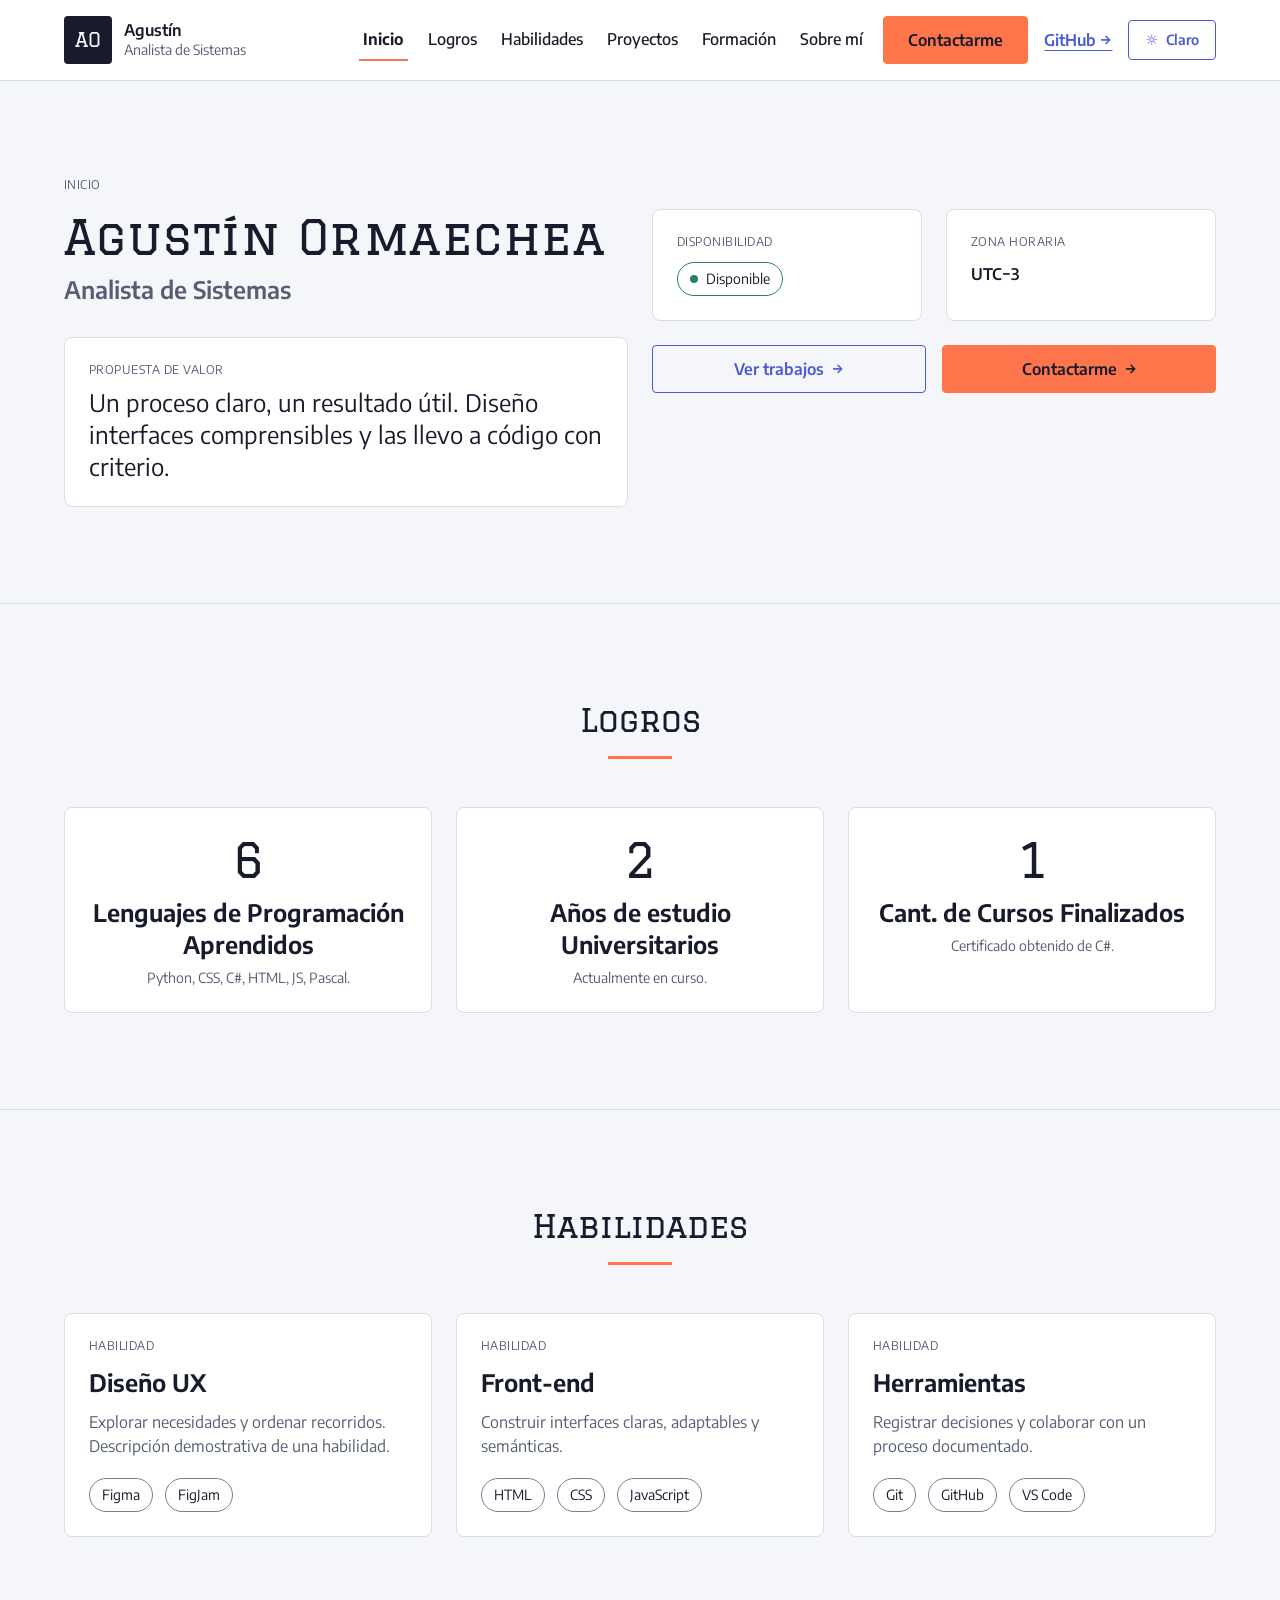
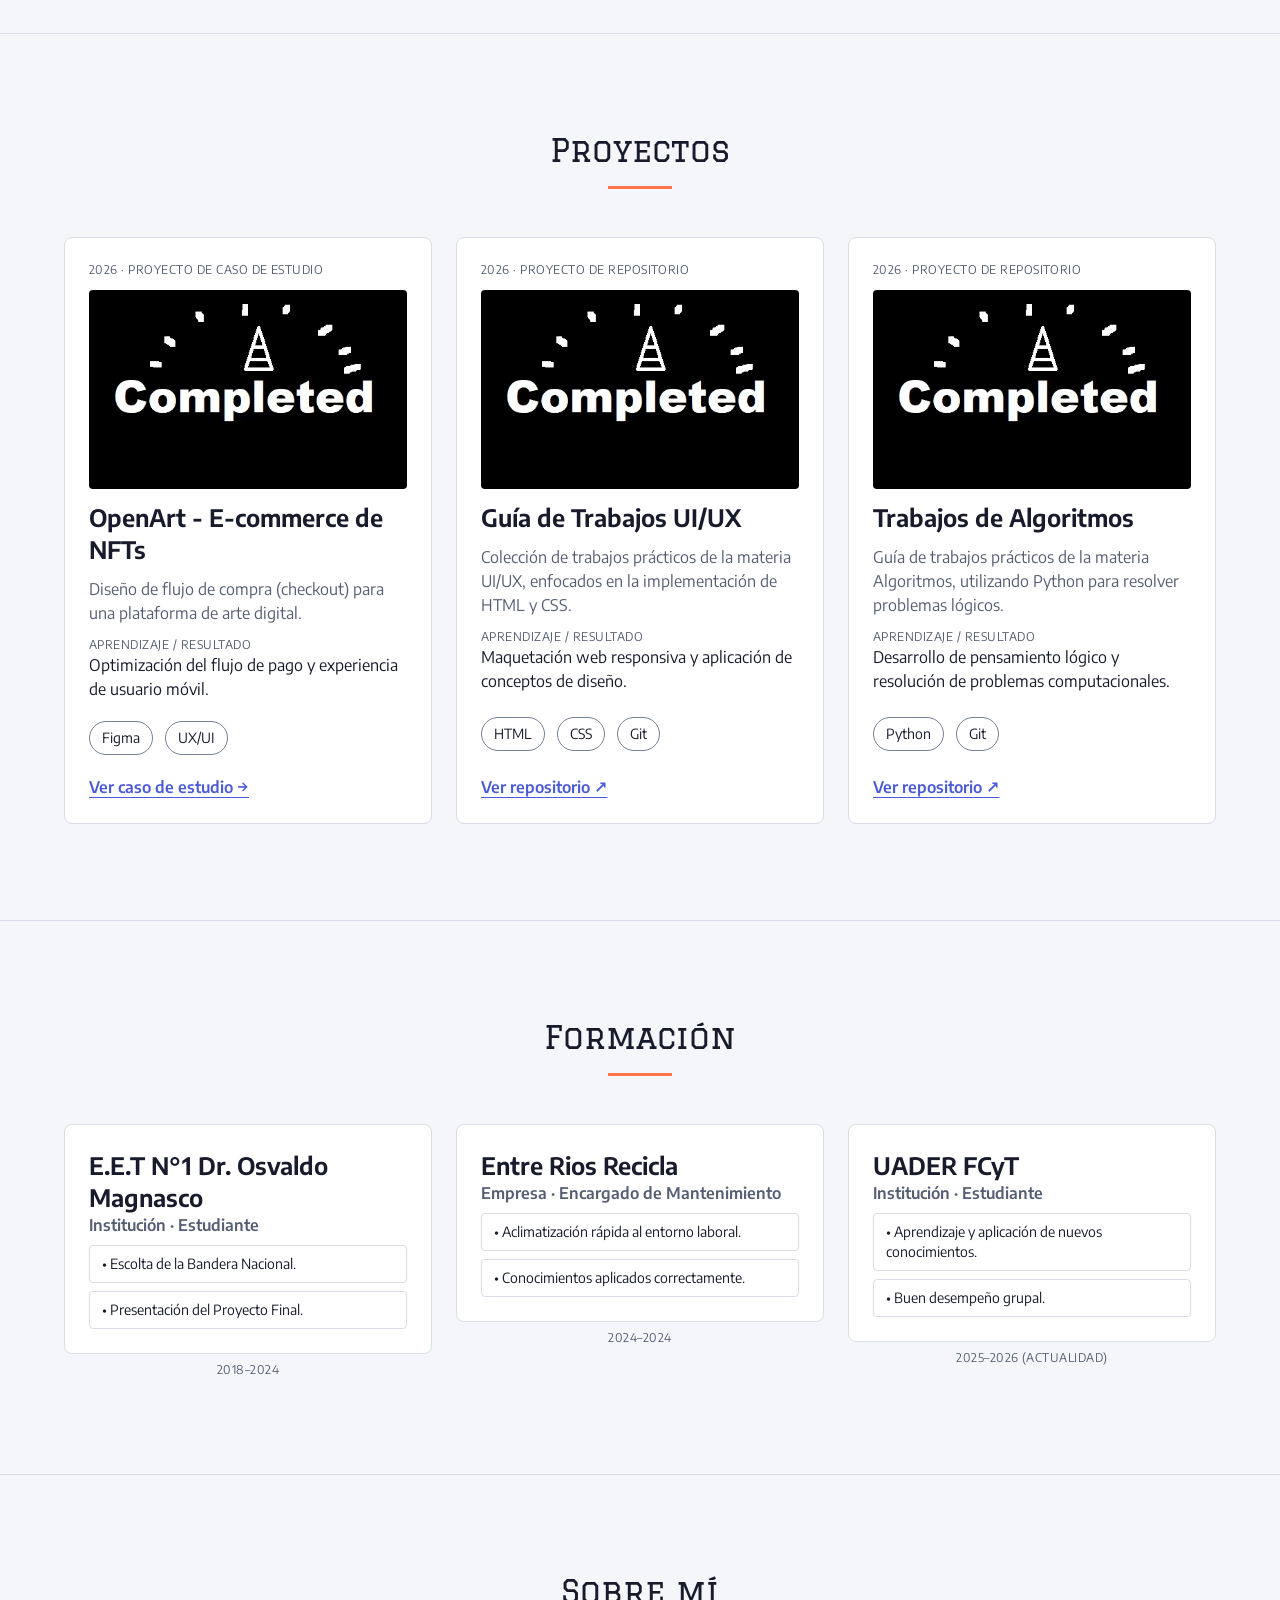
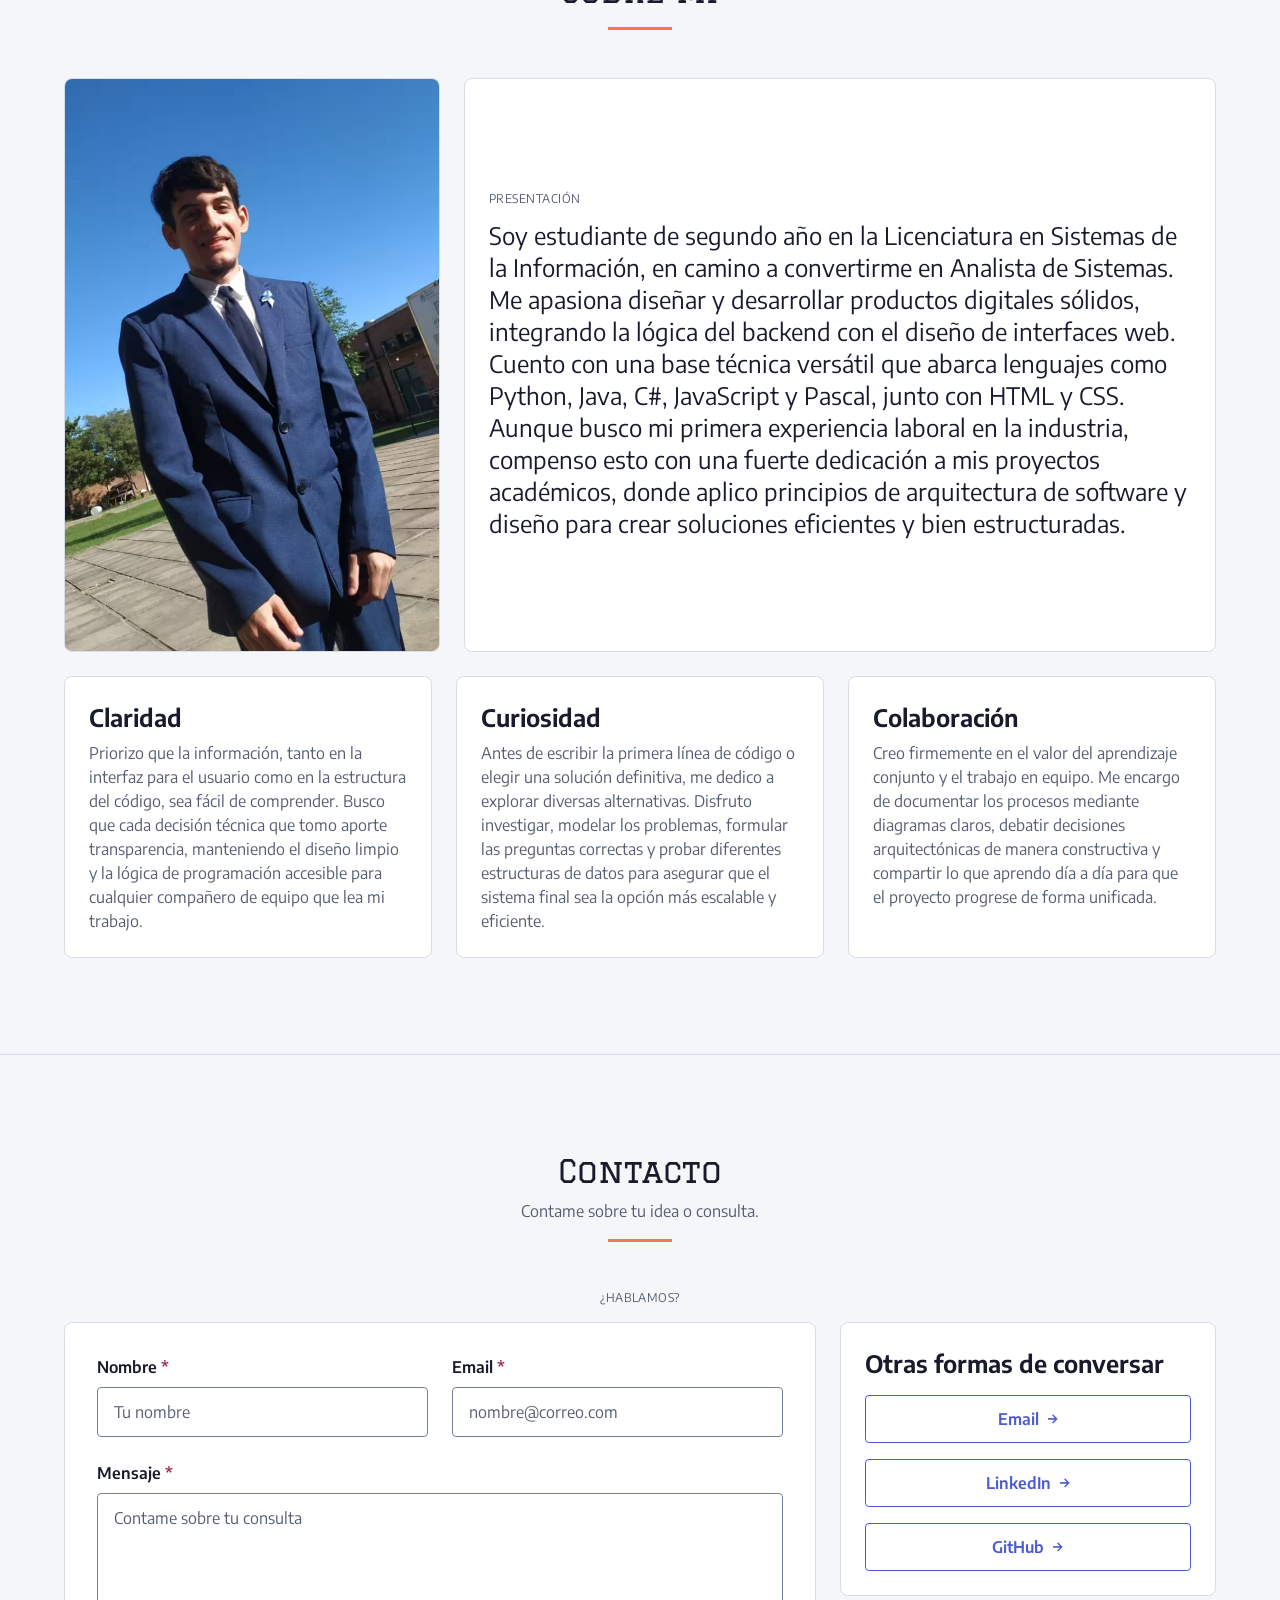
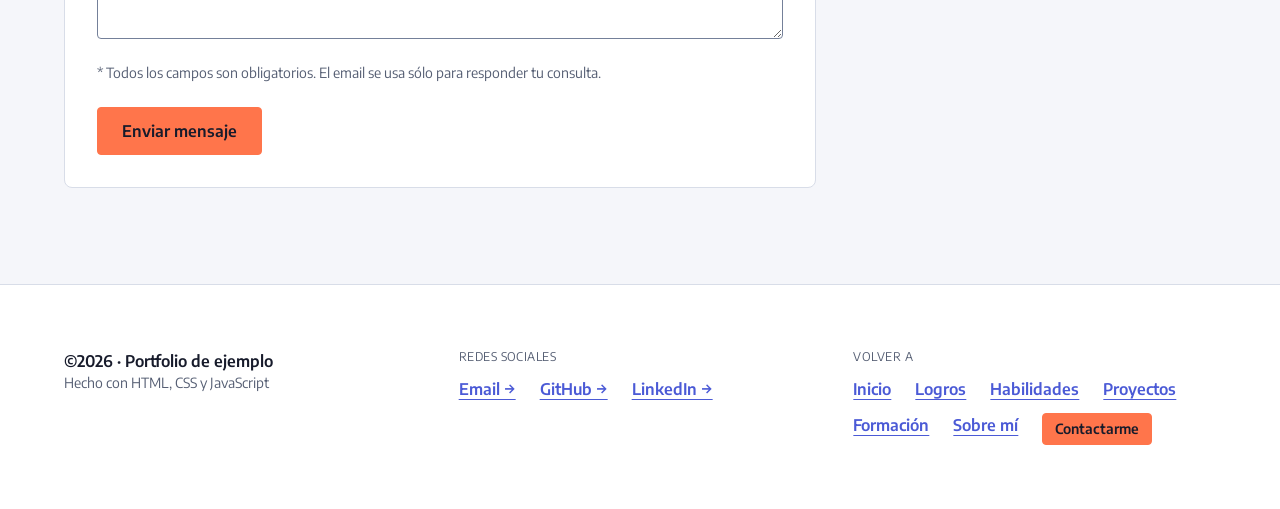
==== commit 8350ffb5: "se cambiaron los png a avif para reducir tamaño" ====
--- a/index.html
+++ b/index.html
@@ -13,7 +13,7 @@
   <meta property="og:title" content="Agustín Ormaechea — Portfolio UX/UI" />
   <meta property="og:description" content="Portfolio personal de diseño UX/UI: proyectos académicos, habilidades, formación y contacto." />
   <meta property="og:type" content="website" />
-  <meta property="og:image" content="./assets/og-image.png" />
+  <meta property="og:image" content="./assets/og-image.avif" />
   <meta property="og:locale" content="es_AR" />
 
   <!-- Twitter -->
@@ -245,7 +245,7 @@
           <li class="card card-hover project-card">
             <p class="t-meta">2026 · Proyecto de Caso de Estudio</p>
             <div class="project-thumb">
-              <img src="assets/front_proyectos.png" alt="Miniatura del proyecto OpenArt" class="project-img" />
+              <img src="assets/front_proyectos.avif" alt="Miniatura del proyecto OpenArt" class="project-img" />
             </div>
             <article class="project-body">
               <h3 class="t-h3">OpenArt - E-commerce de NFTs</h3>
@@ -269,7 +269,7 @@
           <li class="card card-hover project-card">
             <p class="t-meta">2026 · Proyecto de Repositorio</p>
             <div class="project-thumb">
-              <img src="assets/front_proyectos.png" alt="Miniatura del proyecto Guía UI/UX" class="project-img" />
+              <img src="assets/front_proyectos.avif" alt="Miniatura del proyecto Guía UI/UX" class="project-img" />
             </div>
             <article class="project-body">
               <h3 class="t-h3">Guía de Trabajos UI/UX</h3>
@@ -294,7 +294,7 @@
           <li class="card card-hover project-card">
             <p class="t-meta">2026 · Proyecto de Repositorio</p>
             <div class="project-thumb">
-              <img src="assets/front_proyectos.png" alt="Miniatura del proyecto Algoritmos" class="project-img" />
+              <img src="assets/front_proyectos.avif" alt="Miniatura del proyecto Algoritmos" class="project-img" />
             </div>
             <article class="project-body">
               <h3 class="t-h3">Trabajos de Algoritmos</h3>
@@ -374,7 +374,7 @@
         </div>
         <div class="about-grid">
           <div class="about-portrait">
-            <img src="assets/retrato.png" alt="Retrato de Agustín Ormaechea" class="about-img" />
+            <img src="assets/retrato.avif" alt="Retrato de Agustín Ormaechea" class="about-img" />
           </div>
           
           <div class="card about-text">
@@ -415,6 +415,8 @@
           <form
             class="card contact-form"
             aria-label="Formulario de contacto"
+            action="https://formspree.io/f/xljjkaor"
+            method="POST"
             novalidate
             data-contact-form
           >
